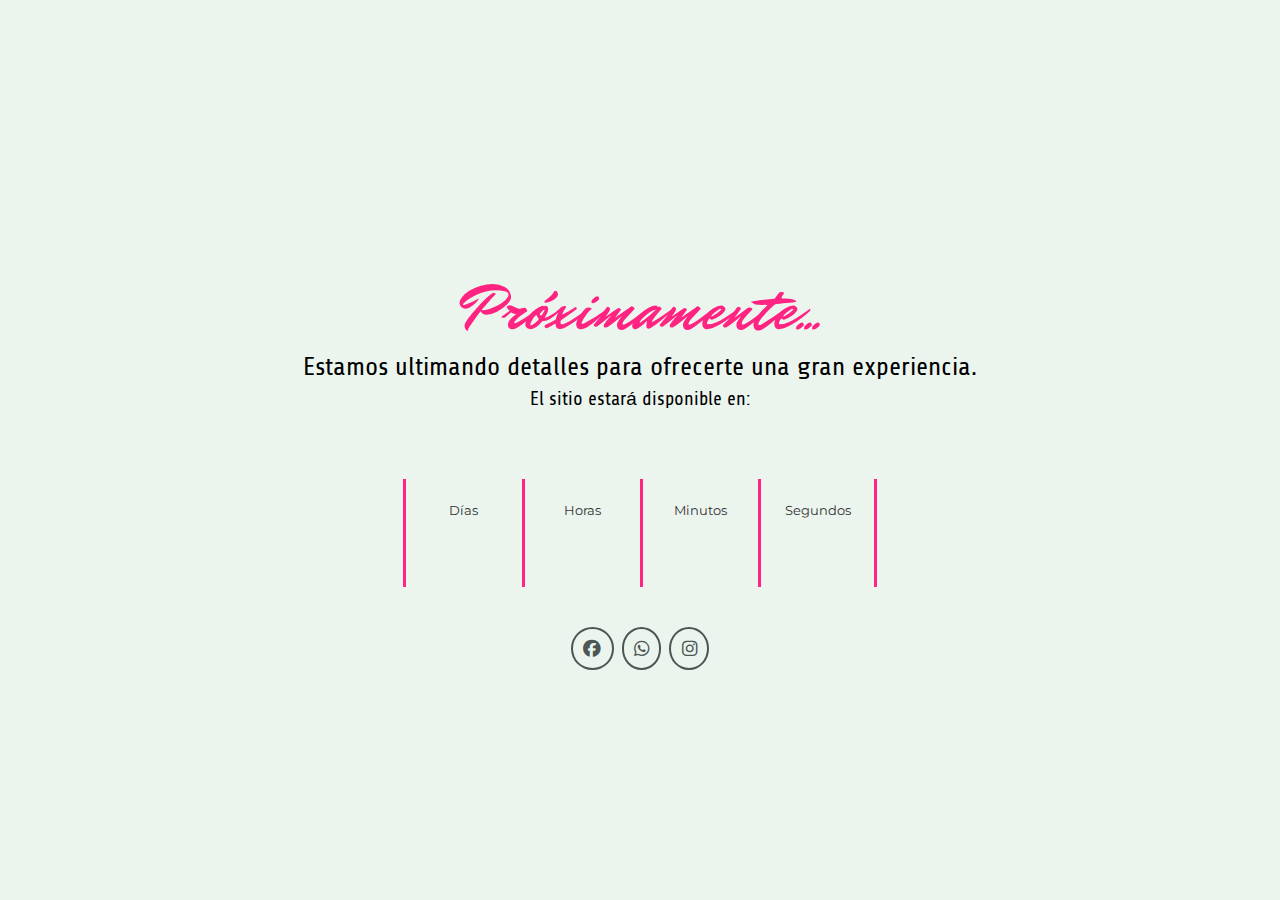
==== index.html @ 0122f0c1 "Pagina de construcción" ====
<!DOCTYPE html>
<html lang="en">

<head>
    <meta charset="UTF-8" />
    <meta http-equiv="X-UA-Compatible" content="IE=edge" />
    <meta name="viewport" content="width=device-width, initial-scale=1.0" />
    <title>LizVelvet</title>
    <link rel="stylesheet" href="https://cdnjs.cloudflare.com/ajax/libs/font-awesome/6.2.0/css/all.min.css" />
    <link rel="stylesheet" href="/styles/commingsoon.css">

    <script defer src="countdown.js"></script>

</head>

<body>
    <main>
        <div class="text">
            <h1>Próximamente...</h1>
            <h2>Estamos ultimando detalles para ofrecerte una gran experiencia.</h2>
            <h3>El sitio estará disponible en:</h3>
        </div>
        <div class="contador">
            <div class="days">
                <span id="days"></span>
                <p>Días</p>
            </div>
            <div class="hours">
                <span id="hours"></span>
                <p>Horas</p>
            </div>
            <div class="minutus">
                <span id="minutes"></span>
                <p>Minutos</p>
            </div>
            <div class="seconds">
                <span id="seconds"></span>
                <p>Segundos</p>
            </div>
        </div>
        <div class="redes">
            <a target="_blank" href="https://www.facebook.com/profile.php?id=100088080974062&mibextid=LQQJ4d"
                title="Ir a perfil de Facebook"><i class="fa-brands fa-facebook"></i></a>
            <a target="_blank" href="https://wa.me/+524482015506" title="Ir a perfil WhatsApp"><i
                    class="fa-brands fa-whatsapp"></i></a>
            <a target="_blank"
                href="https://www.instagram.com/liz_velvet?utm_source=ig_web_button_share_sheet&igsh=ZDNlZDc0MzIxNw=="
                title="Ir a perfil de Instagram"><i class="fa-brands fa-instagram"></i></a>
        </div>
    </main>
</body>

</html>
---- styles/commingsoon.css ----
@import url('https://fonts.googleapis.com/css2?family=Montserrat:ital,wght@0,100..900;1,100..900&display=swap');
@import url('https://fonts.googleapis.com/css2?family=Mr+Dafoe&display=swap');
@import url('https://fonts.googleapis.com/css2?family=Moulpali&family=Mr+Dafoe&display=swap');

:root {
    --primary-color: #FF4394;
    --secondary-color: #FF2382;
    --text-color: #020202;
    --background-color: #EBF5EE;
    --background-color2: #F7F9F9;
}

html {
    font-family: 'Montserrat', sans-serif;
    scroll-behavior: smooth;
}

* {
    box-sizing: border-box;
    margin: 0;
    padding: 0;
    text-decoration: none;
}

*::selection {
    background-color: #ff43959d;
    color: var(--background-color);
}

body {
    position: relative;
    background-color: var(--background-color);
}

main{
    width: 100%;
    height: 100vh;
    display: flex;
    flex-direction: column;
    align-items: center;
    justify-content: center;
    gap: 1.5rem;
}

.text{
    width: 100%;
    height: 25%;
    display: flex;
    flex-direction: column;
    align-items: center;
    justify-content: center;
    z-index: 50;

}
.text h1{
    font-size: 4rem;
    font-family: "Mr Dafoe", cursive;
    font-weight: 300;
    color: var(--secondary-color);
    transition: all 0.3s ease;
}
.text h2{
    font-size: 1.6rem;
    margin-top: -1rem;
    font-family: "Moulpali", sans-serif;
    font-weight: 500;
    transition: all 0.3s ease-in;
}


.text h3{
    margin-top: -1rem;
    font-family: "Moulpali", sans-serif;
    font-weight: 500;
    transition: all 0.3s ease-in;

}

h1:hover{
    transform: translateY(-10px);
    cursor: pointer;
    color: var(--primary-color);
    font-weight: 400;
    font-size: 4.5rem;
}
h2:hover{
    font-size: 1.63rem;
    cursor: pointer;
    font-weight: 550;
}
h3:hover{
    font-size: 1.18rem;
    cursor: pointer;
    font-weight: 550;
}

.contador{
    width: 37%;
    height: 12%;
    display: flex;
    align-items: center;
    justify-content: center;
    z-index: 50;

}

.contador div{
    width: 25%;
    height: 100%;
    display: flex;
    flex-direction: column;
    align-items: center;
    justify-content: center;
    border-left: 3px solid var(--secondary-color);
    transition: all 0.3s ease-in;
}
.seconds{
    border-right: 3px solid var(--secondary-color);
}

.contador div span{
    margin-top: -1.3rem;
    font-family: "Moulpali", sans-serif;
    font-size: 2.5rem;
    font-weight: 500;
    transition: all 0.3s ease;
    letter-spacing: -3px;
    transition: all 0.3s ease-in;


}
.contador div p{
    font-size: 0.8rem;
    color: #333333;
    margin-top: -1.5rem;
    transition: all 0.3s ease-in;

}

.contador div:hover{
    cursor: pointer;
    color: var(--secondary-color);
}

.contador div:hover span{
    transform: scale(1.2);    
}

.contador div:hover p{
    transform: scale(0.9);
    color: var(--text-color);  
    font-weight: 500  
}

.redes{
    margin-top: 1rem;
    width: 10%;
    display: flex;
    align-items: center;
    justify-content: center;
    gap: 0.5rem;
    z-index: 50;

}

.redes i {
    border-radius: 50%;
    border: 2px solid #4d5656;
    padding: 0.65rem;
    color: #4d5656;
    font-size: 1.1rem;
    transition: all 0.3s ease;
}


.redes i:hover {
    border: 2px solid var(--primary-color);
    padding: 0.65rem;
    color: var(--secondary-color);
    transform: translateY(5px) scale(1.1);
}

@media screen and (max-width: 580px) {
    main{
        gap: 1rem;
    }
    
    .text{
        width: 90%;
        height: 25%;
    
    }
    .text h1{
        font-size: 3rem;
    }
    .text h2{
        font-size: 1.2rem;
        margin-top: 0;
        text-align: center;
        line-height: 1.3rem;
    }
      
    .text h3{
        margin-top: 0rem;
        font-size: 1rem;
    }
    
    h1:hover{
        transform: translateY(-5px);
        font-size: 3.2rem;
    }
    h2:hover{
        font-size: 1.25rem;
    }
    h3:hover{
        font-size: 1.1rem;
    }
    
    .contador{
        width: 90%;
        height: 10%;
        z-index: 50;
    
    }
    
    .contador div{
        border-left: 2px solid var(--secondary-color);
    }
    .seconds{
        border-right: 2px solid var(--secondary-color);
    }
    
    .contador div span{
        margin-top: -1.3rem;
        font-size: 2.2rem;
        letter-spacing: -1px;
    }
    .contador div p{
        font-size: 0.7rem;
        margin-top: -1rem;
    
    }
    .contador div:hover span{
        transform: scale(1.05);    
    }
    
    .contador div:hover p{
        transform: scale(0.7);
    }
    
    .redes{
        margin-top: 1rem;
        width: 30%;
        gap: 0.5rem;
    
    }
    
    .redes i {
        border: 2px solid #4d5656;
        padding: 0.5rem;
        font-size: 1rem;
    }
    
    
    .redes i:hover {
        padding: 0.55rem;
        color: var(--secondary-color);
    }


}
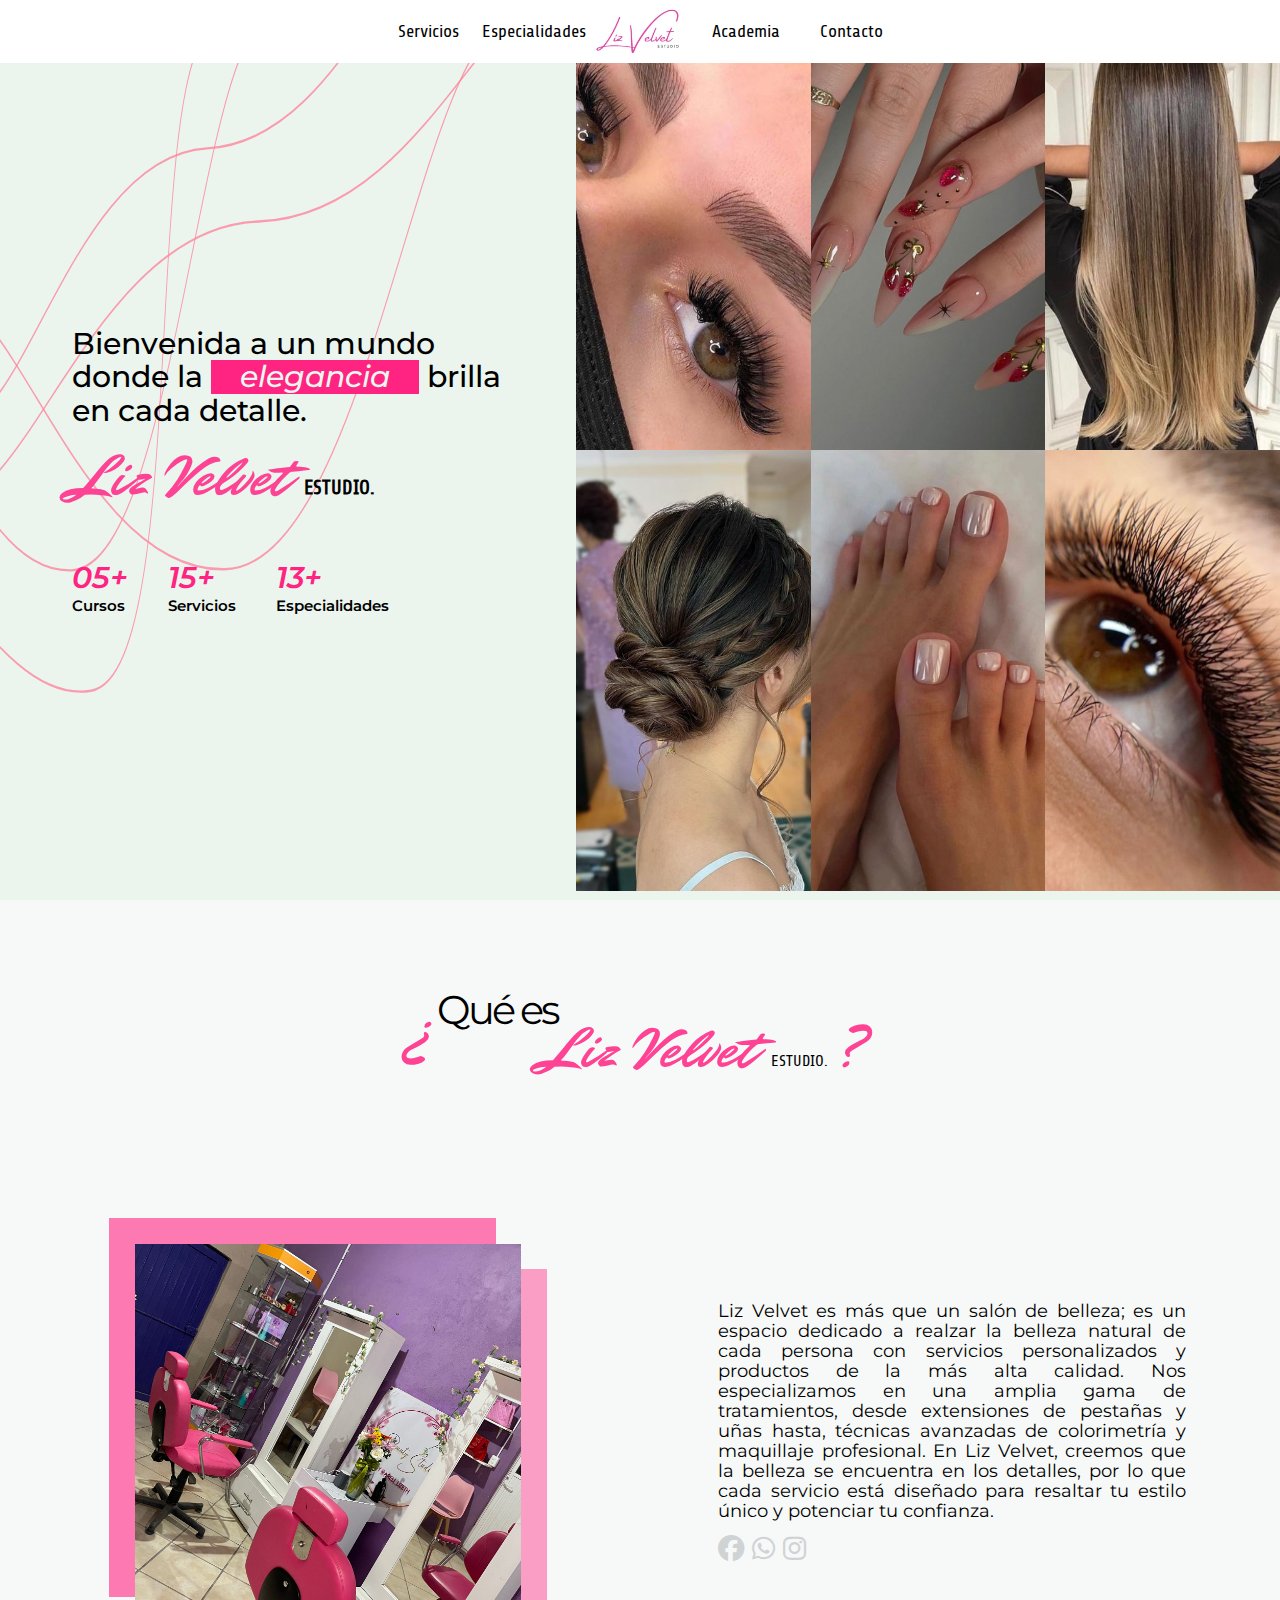
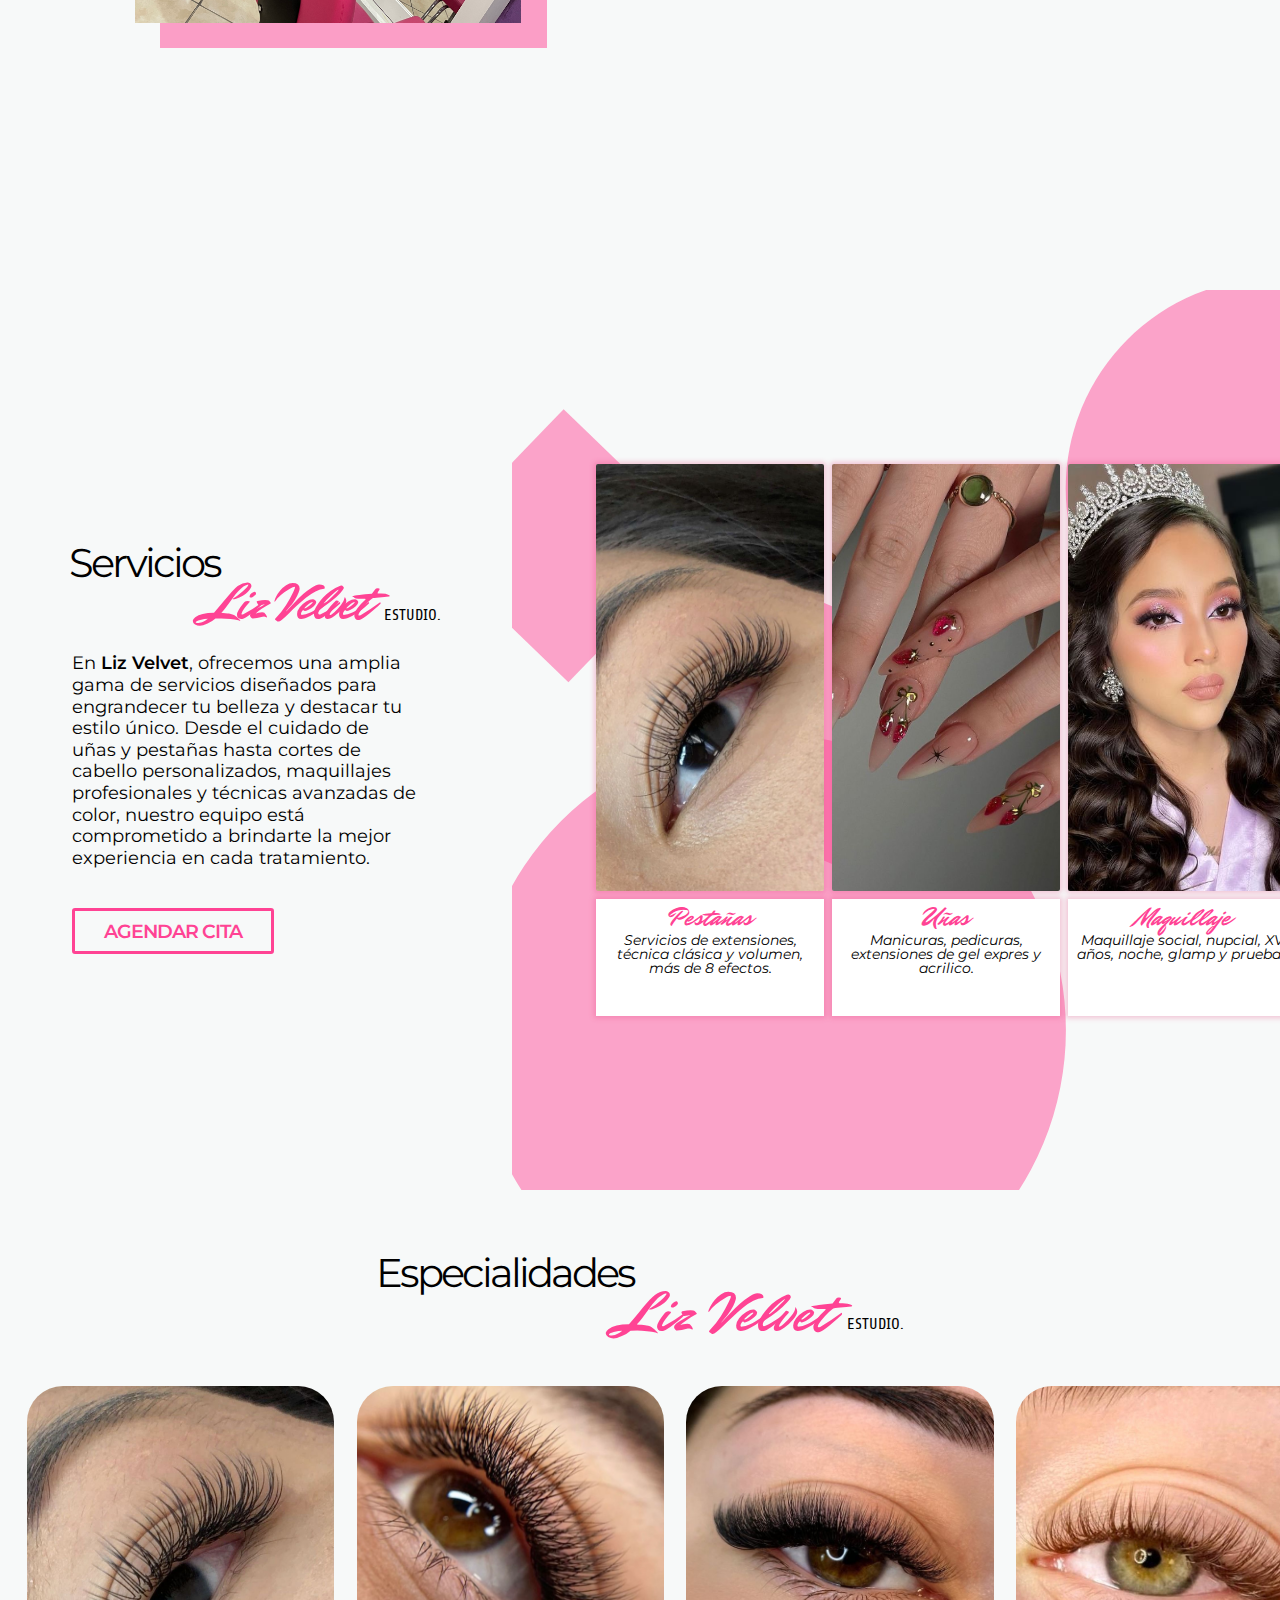
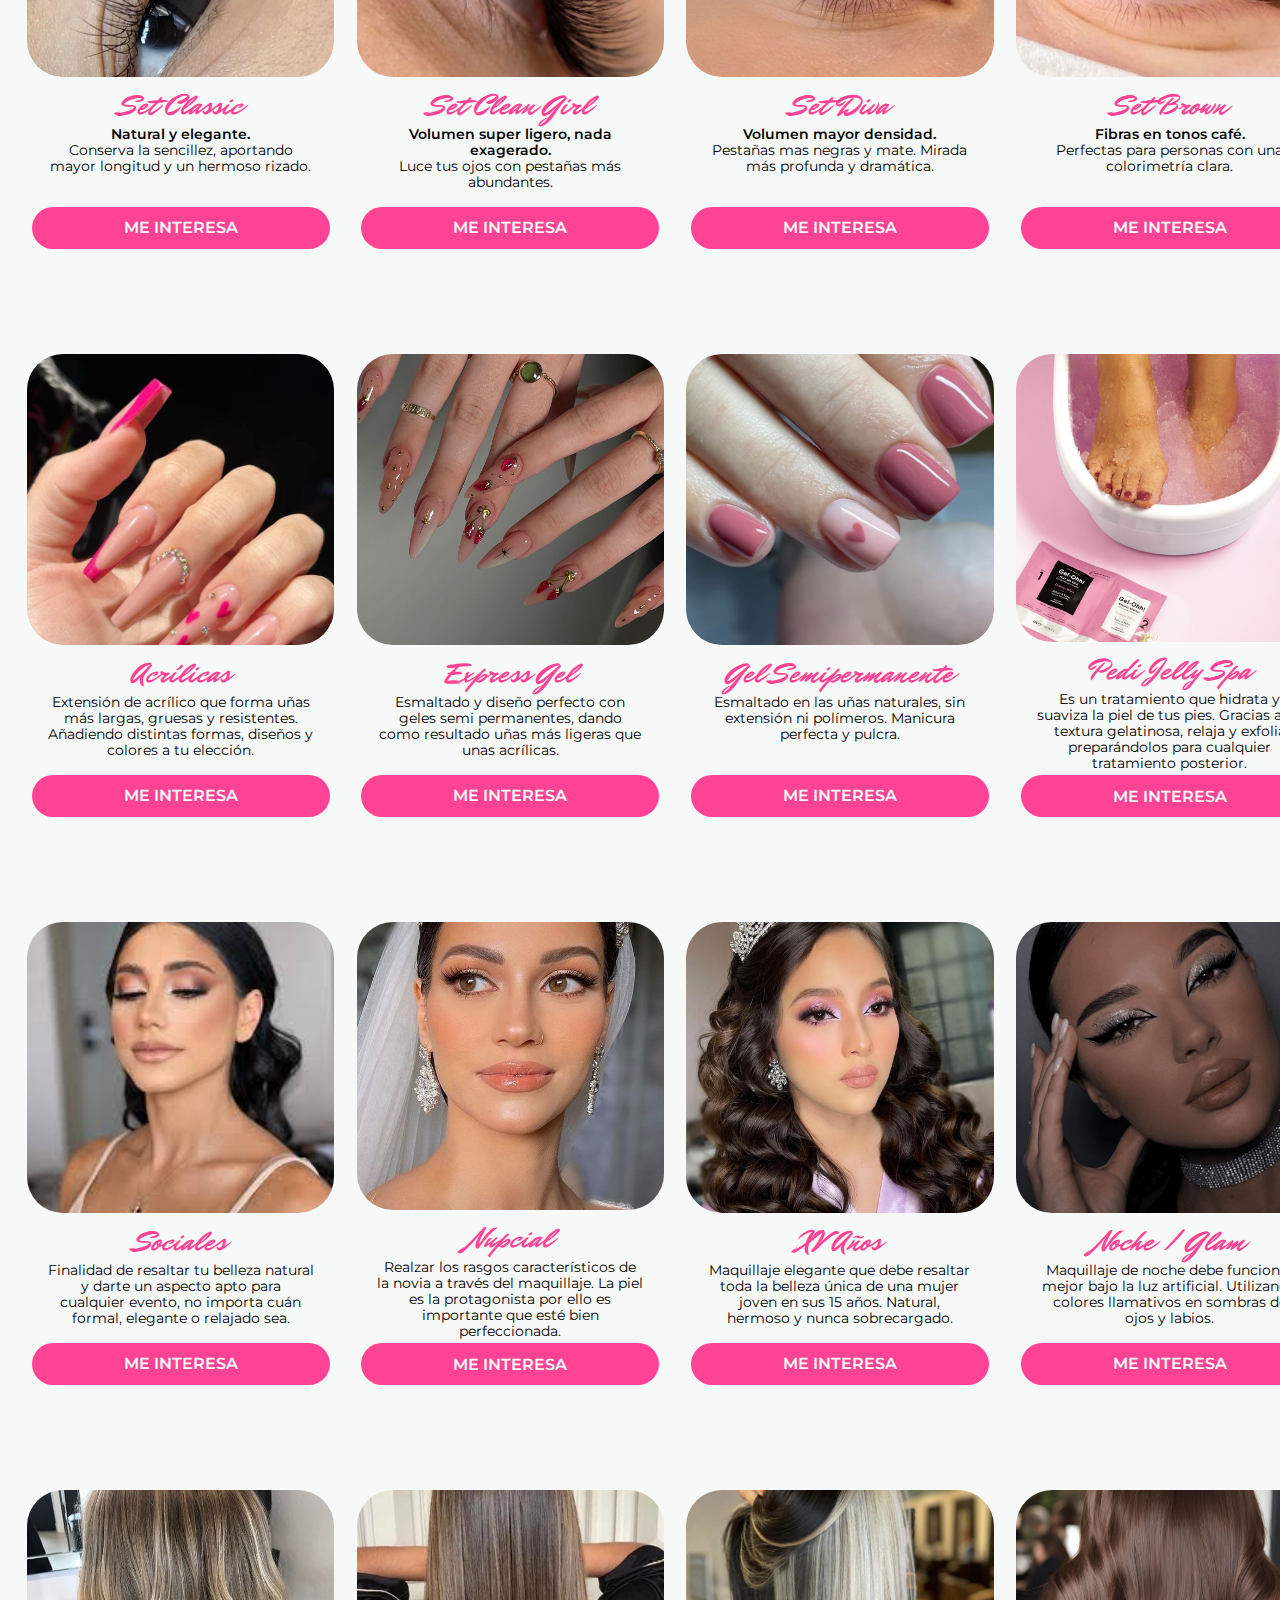
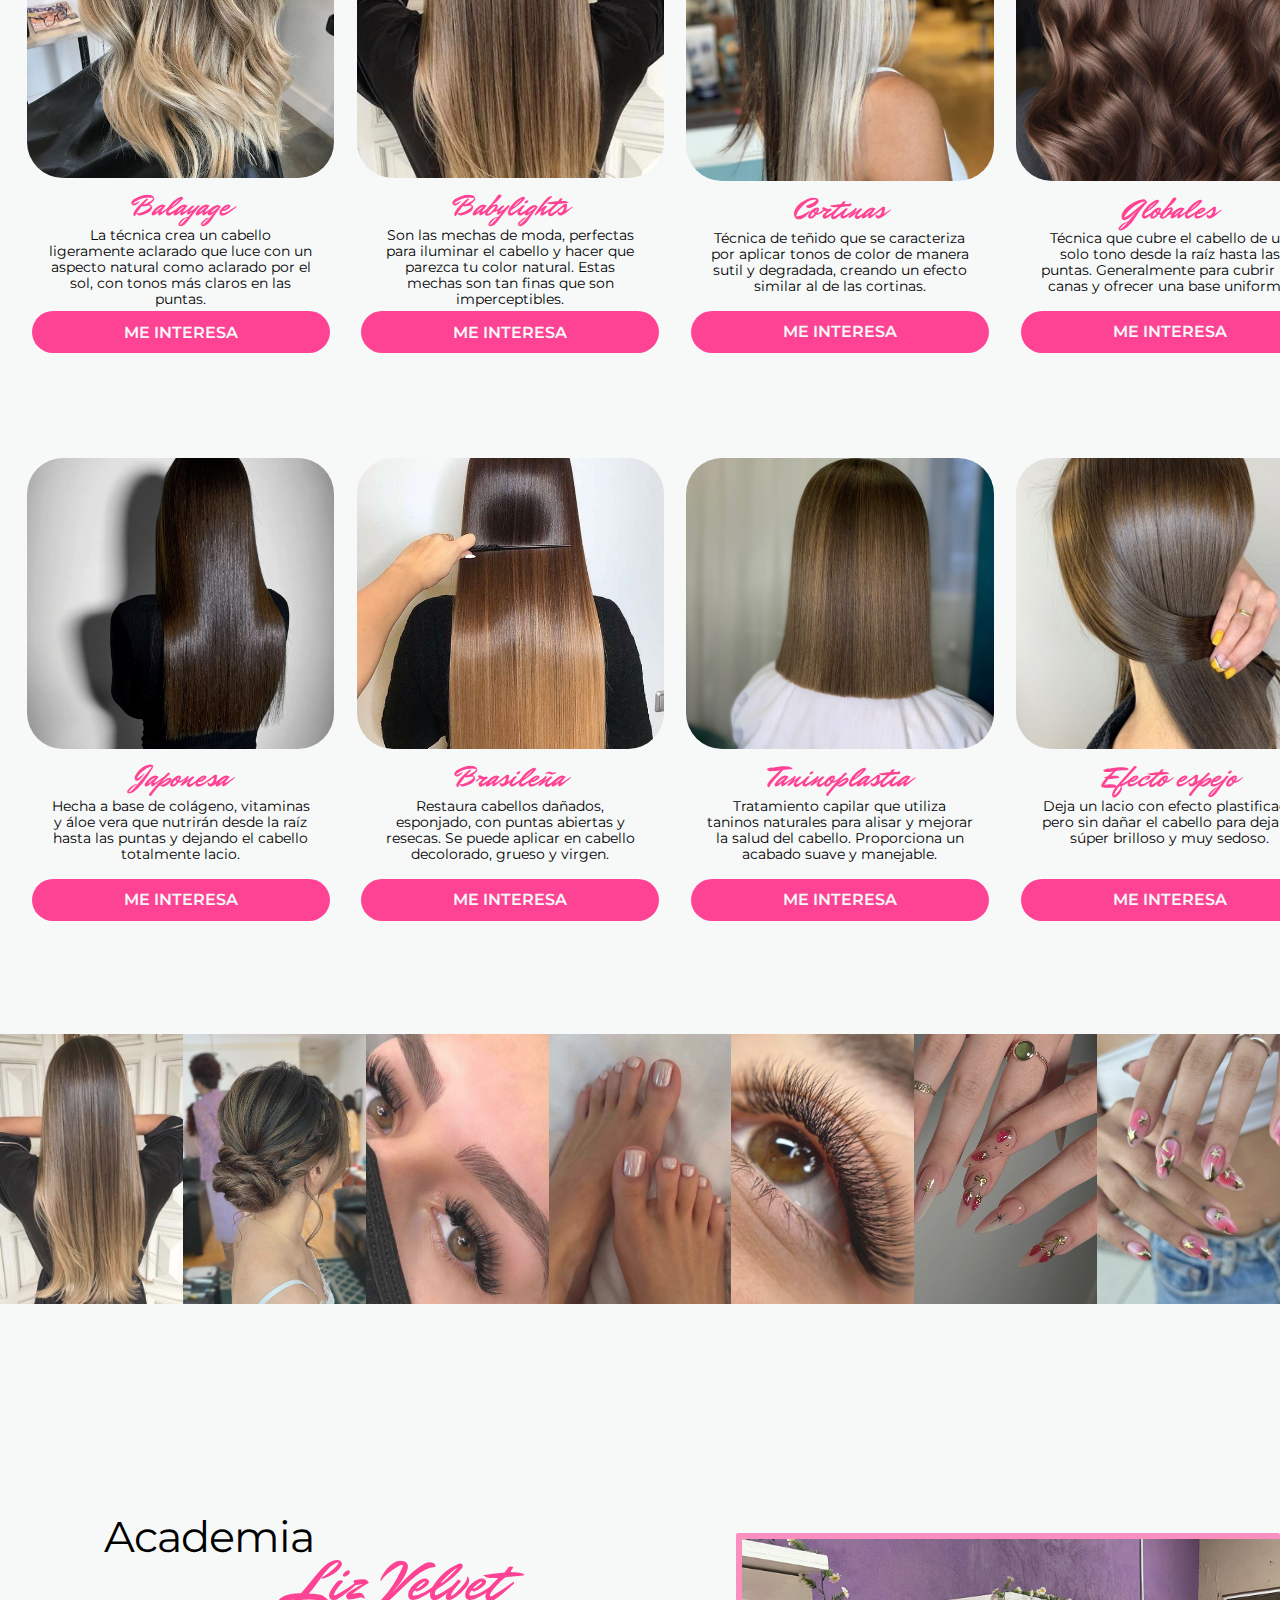
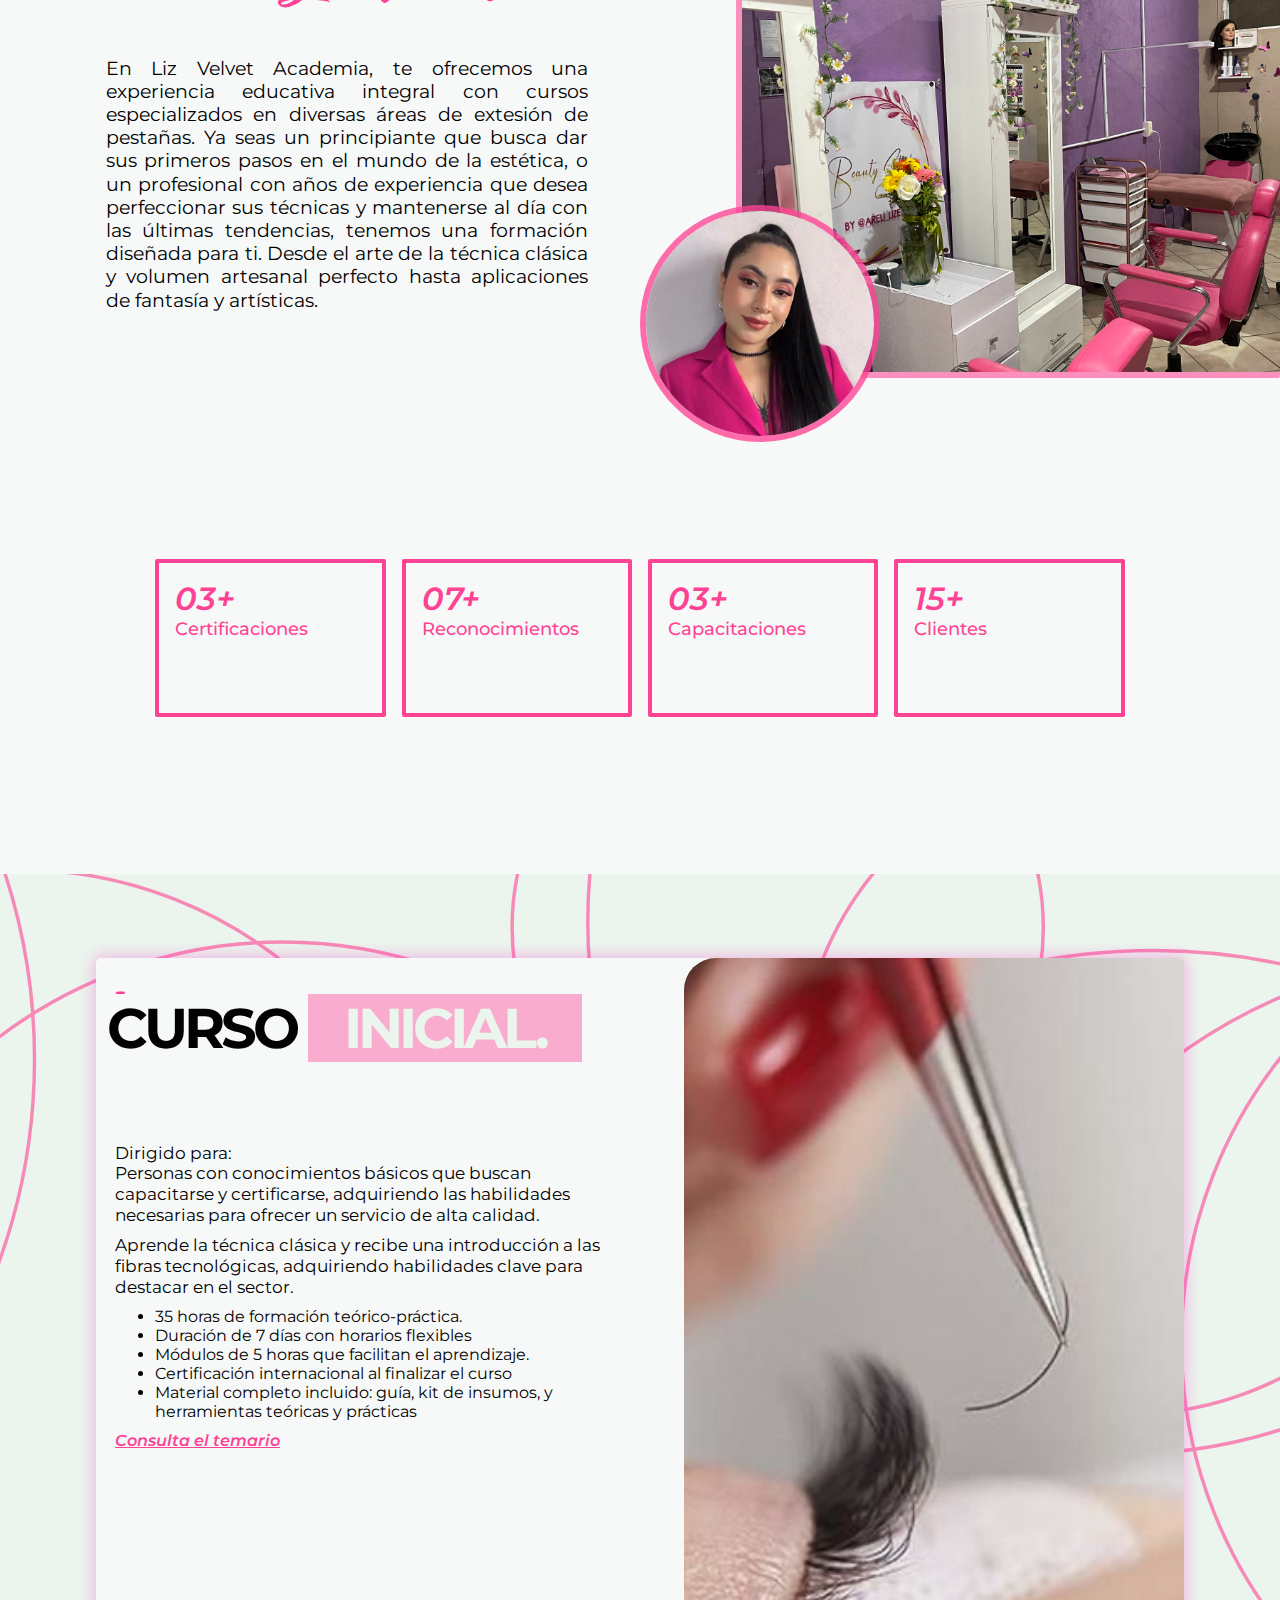
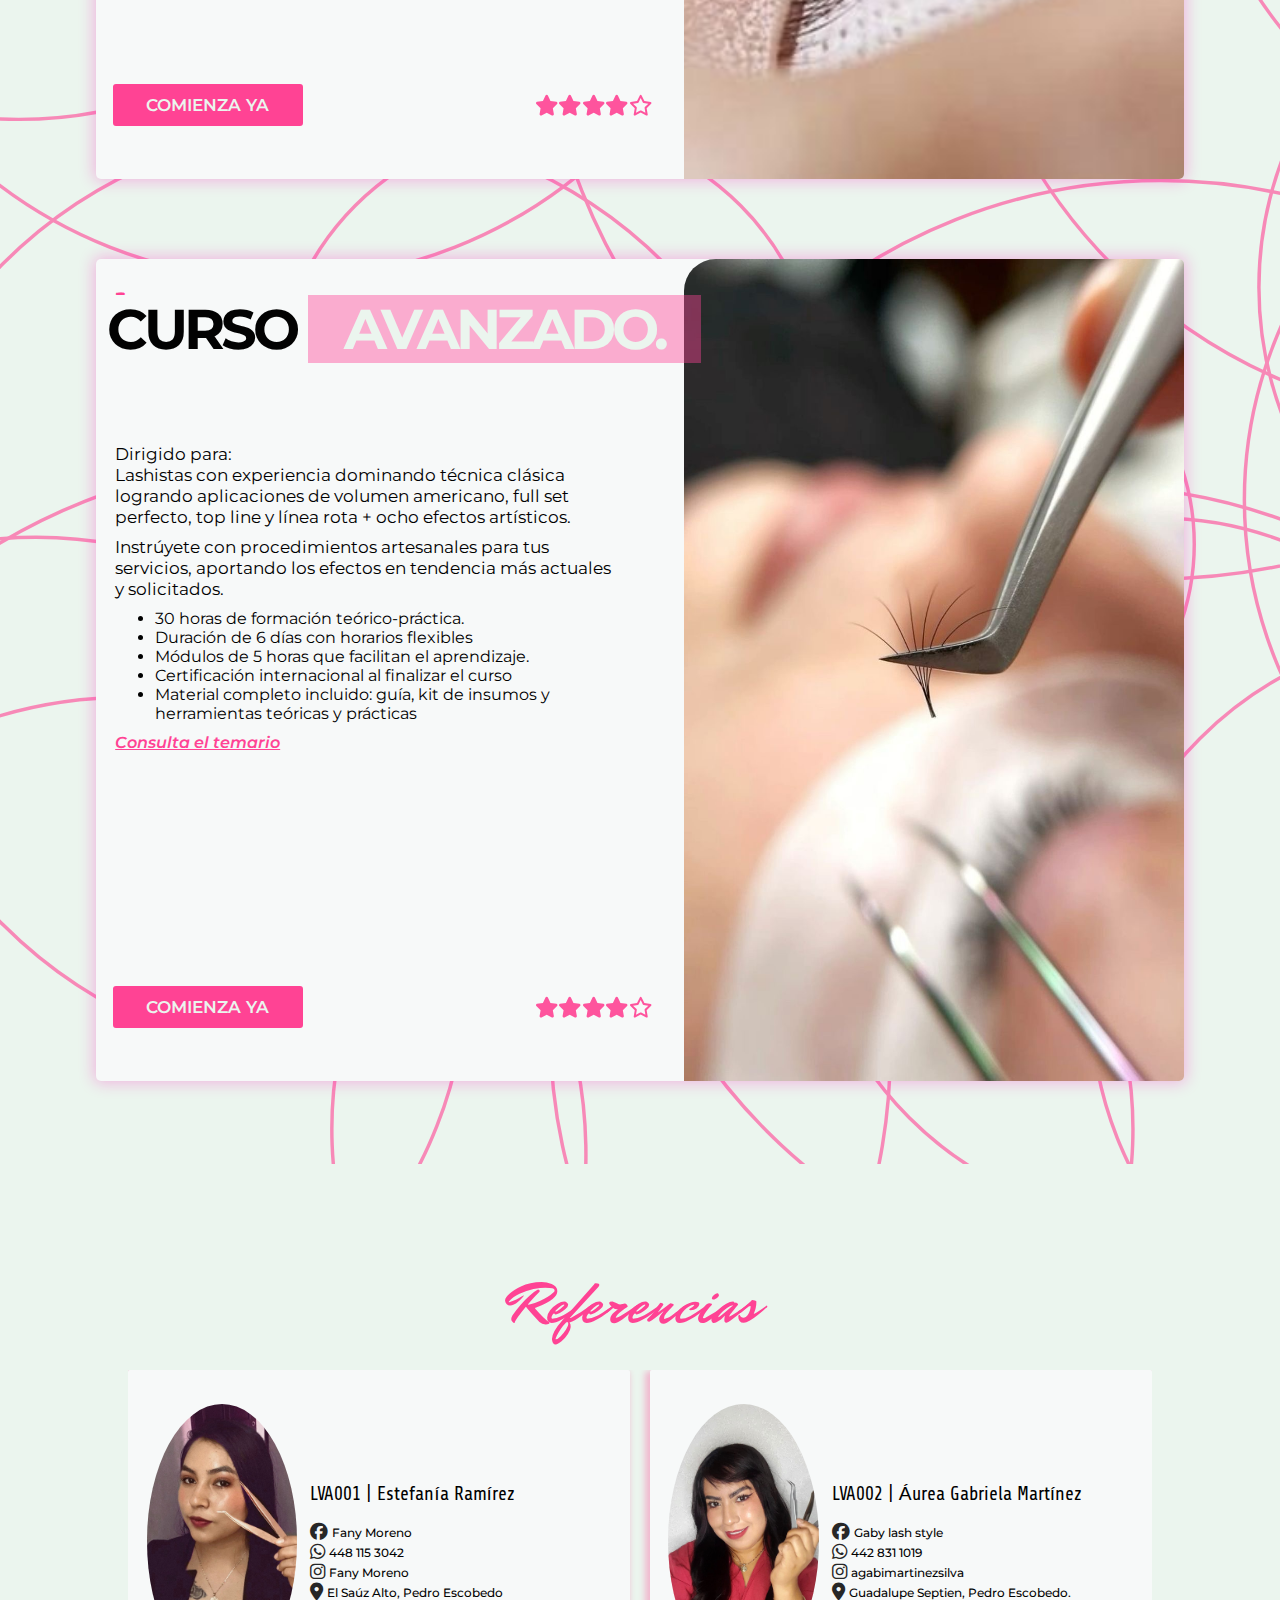
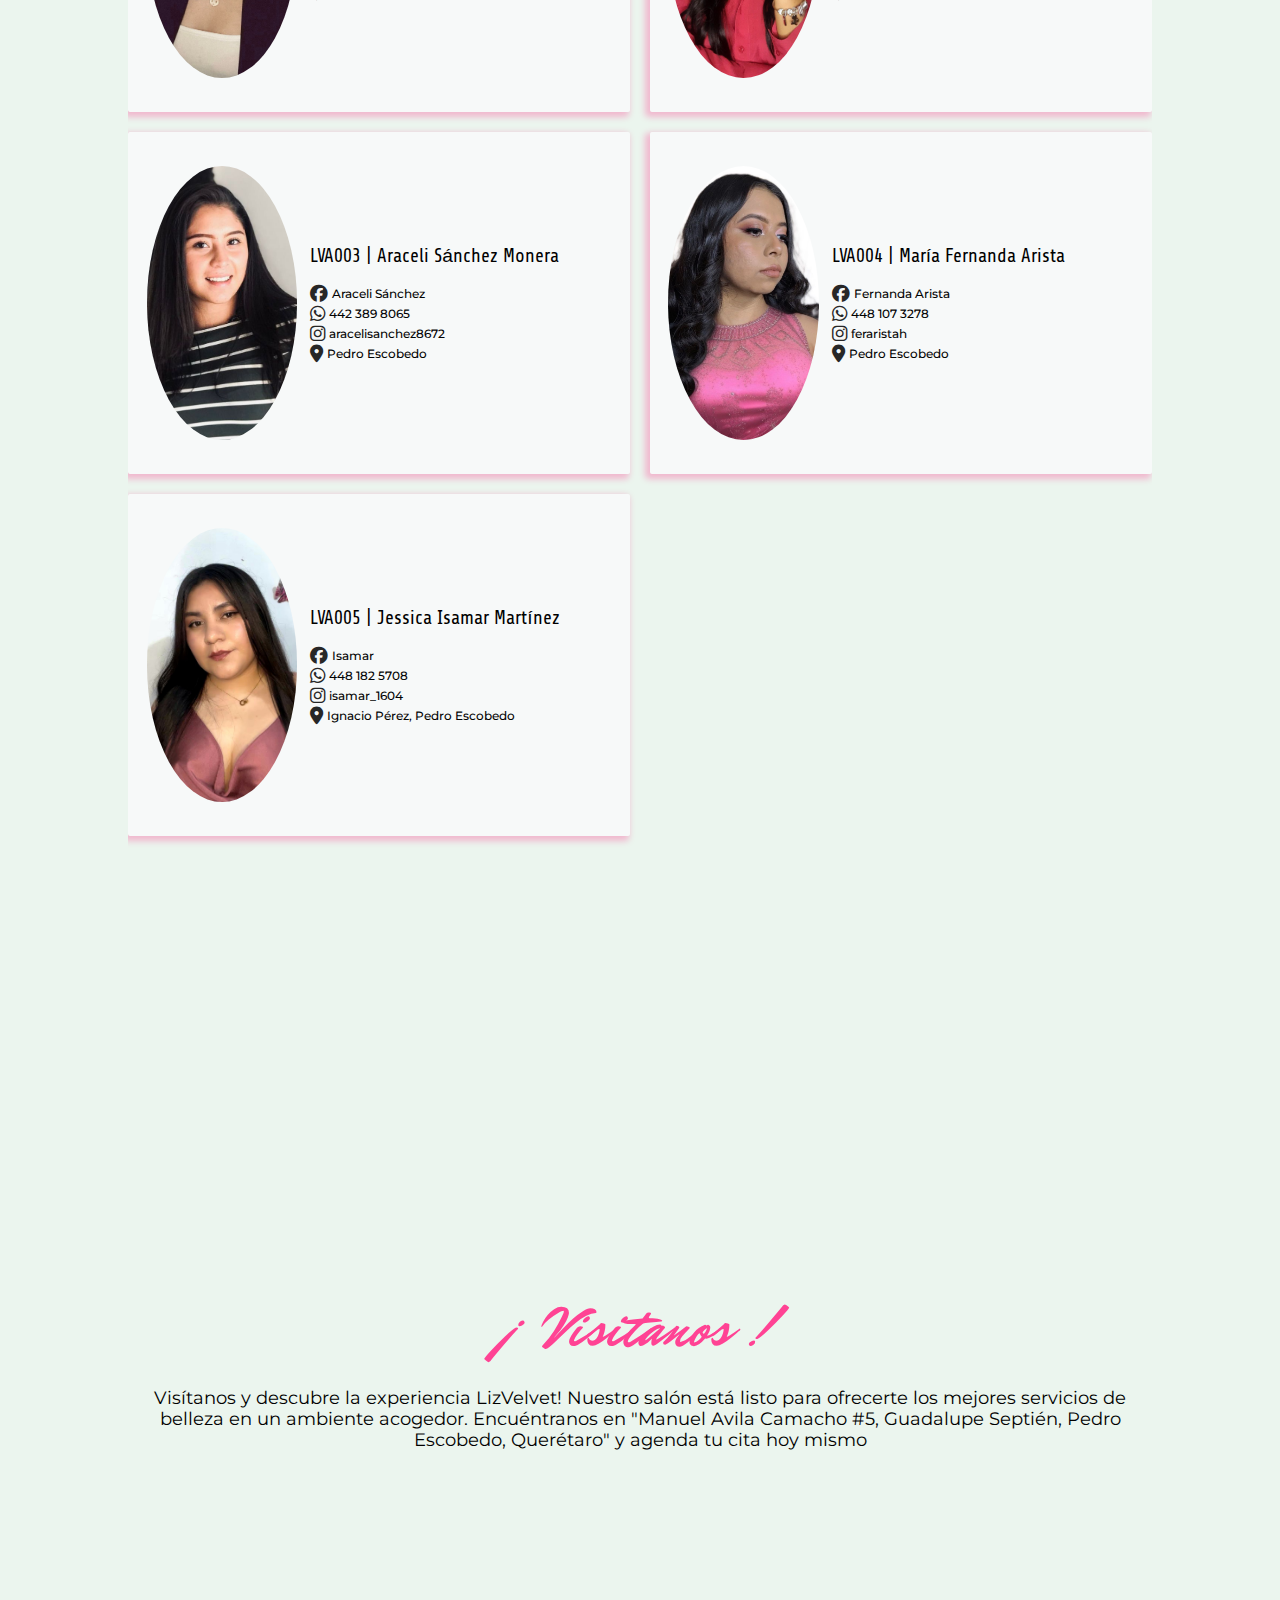
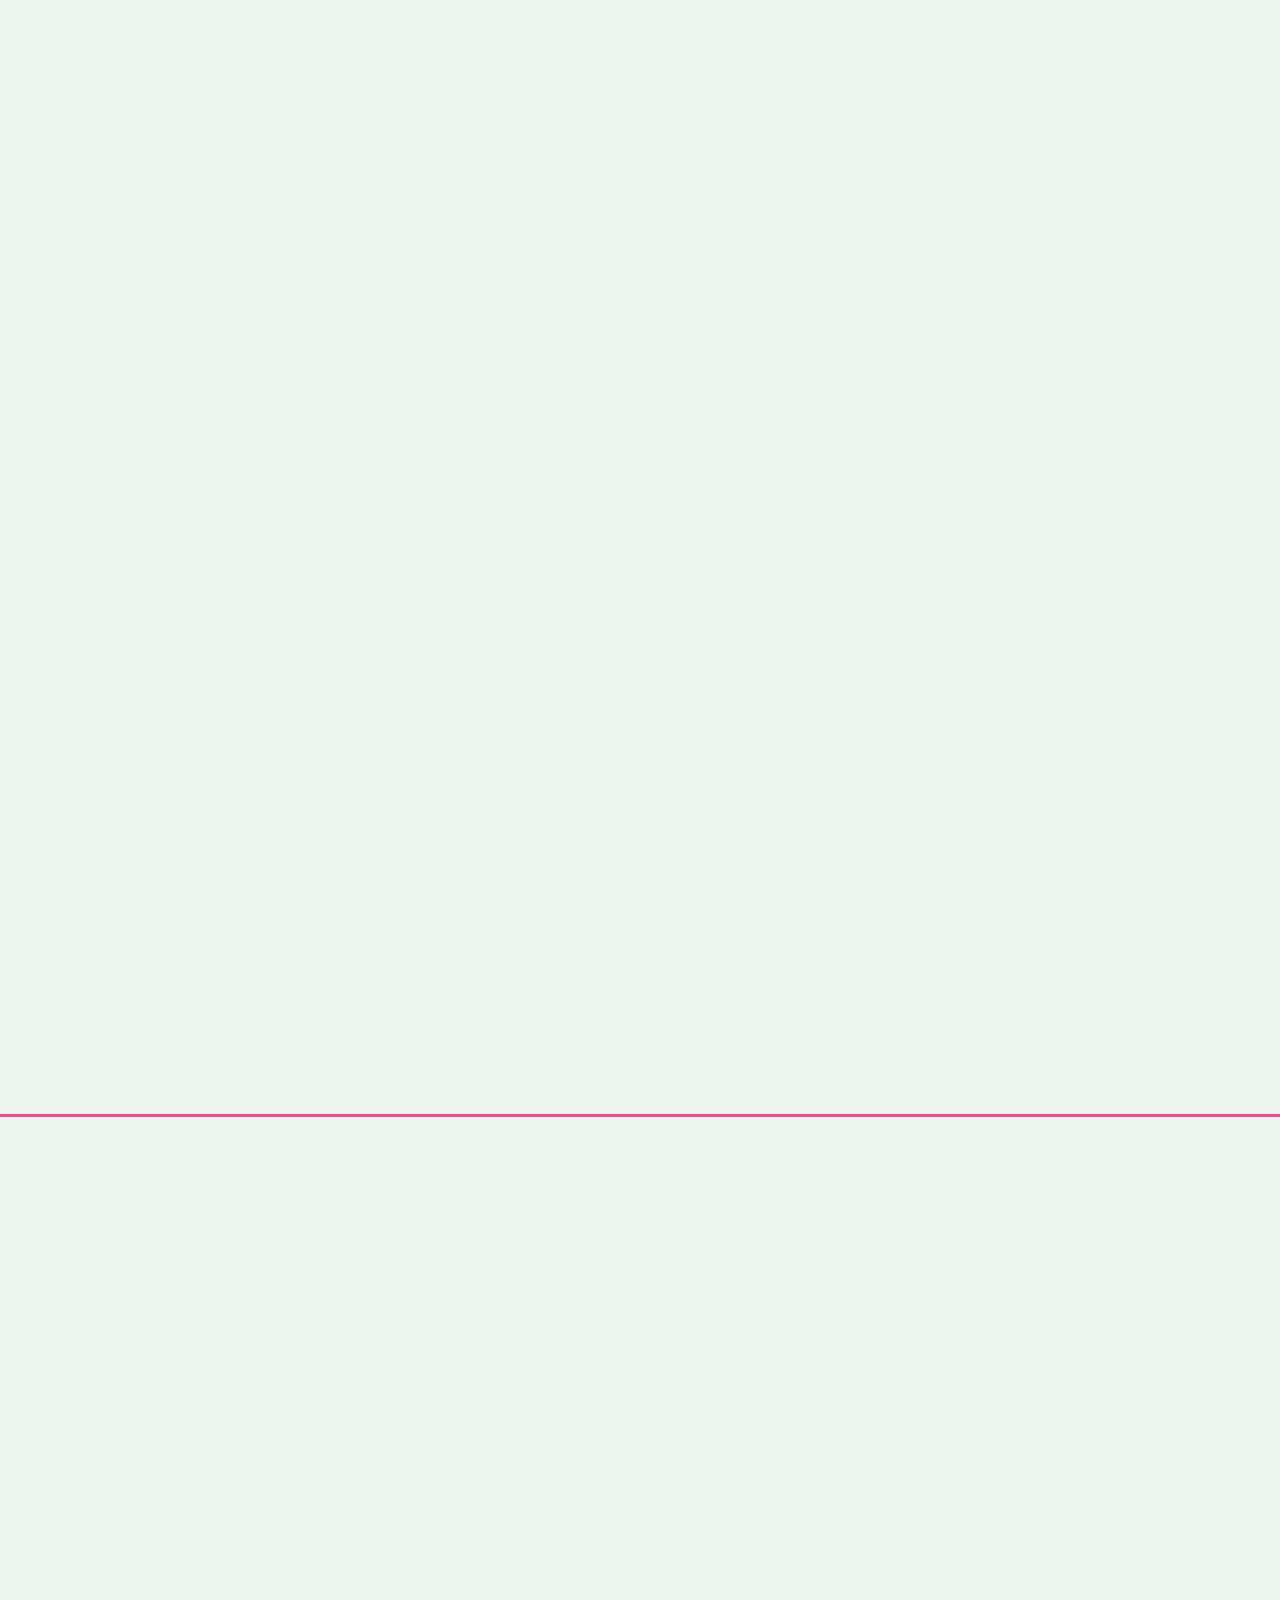
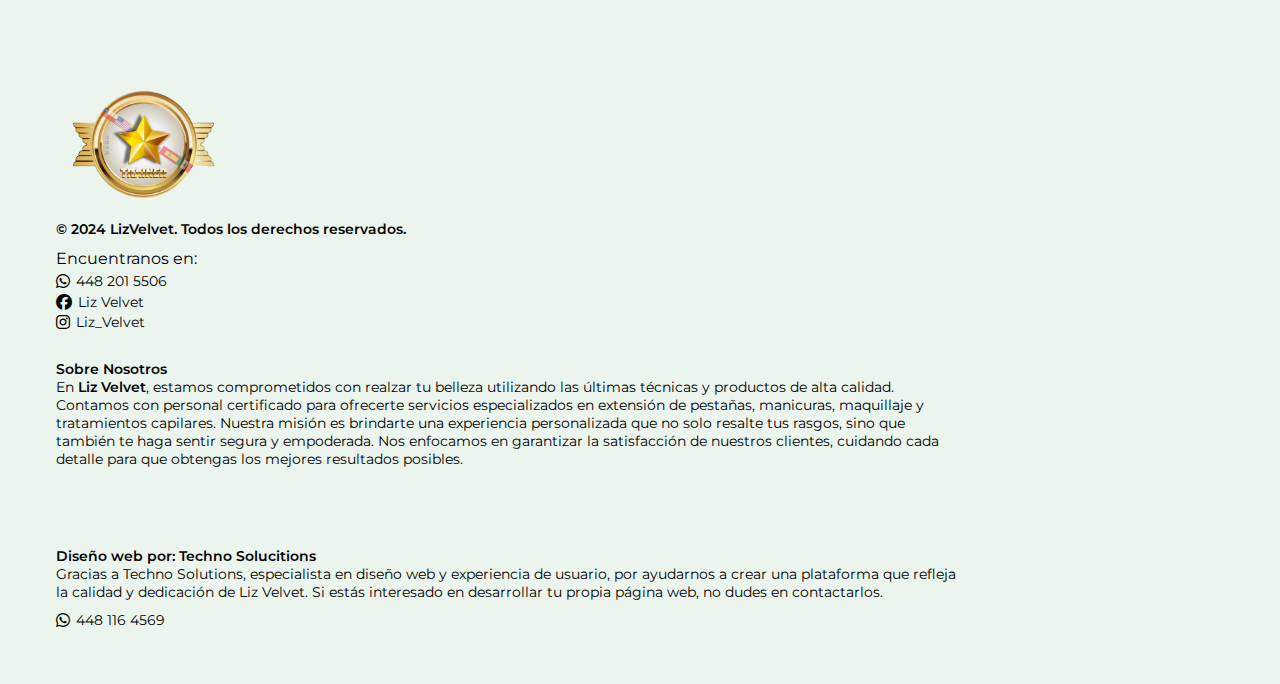
==== commit d0851fa0: "Lanzamiento" ====
--- a/index.html
+++ b/index.html
@@ -5,49 +5,1194 @@
     <meta charset="UTF-8" />
     <meta http-equiv="X-UA-Compatible" content="IE=edge" />
     <meta name="viewport" content="width=device-width, initial-scale=1.0" />
-    <title>LizVelvet</title>
+
+    <title>Liz Velvet</title>
+
+    <!-- Imports CSS-->
+    <link rel="stylesheet" href="/styles/style.css" />
+    <link rel="stylesheet" href="/styles/inicio.css" />
+    <link rel="stylesheet" href="/styles/nosotros.css" />
+    <link rel="stylesheet" href="/styles/services.css" />
+    <link rel="stylesheet" href="/styles/especialidades.css" />
+    <link rel="stylesheet" href="/styles/break.css" />
+    <link rel="stylesheet" href="/styles/miademica.css" />
+    <link rel="stylesheet" href="/styles/referencias.css" />
+    <link rel="stylesheet" href="/styles/Visitanos.css" />
+    <link rel="stylesheet" href="/styles/cursos.css" />
+    <link rel="icon" href="/img/ceja.png" type="image/png">
+
     <link rel="stylesheet" href="https://cdnjs.cloudflare.com/ajax/libs/font-awesome/6.2.0/css/all.min.css" />
-    <link rel="stylesheet" href="/styles/commingsoon.css">
-
-    <script defer src="countdown.js"></script>
-
+    <script defer src="animaciones.js"></script>
 </head>
 
 <body>
+    <header>
+        <nav class="navegation">
+            <ul class="navbar">
+                <li class="link"><a href="#Servicios">Servicios</a></li>
+                <li class="link"><a href="#Especialidades">Especialidades</a></li>
+                <li class="">
+                    <a href="#Lizvelvet"><img src="/img/general/logo.png" alt="Logotipo LizVelvet" /></a>
+                </li>
+                <li class="link"><a href="#Academia">Academia</a></li>
+                <li class="link"><a href="#Contacto">Contacto</a></li>
+            </ul>
+        </nav>
+
+        <nav id="targetMobile" class="mobile">
+            <ul class="navbar-mobile">
+                <li class="link-movil"><a onclick="toggleOpacityOff()" href="#Lizvelvet">Inicio</a></li>
+                <li class="link-movil"><a onclick="toggleOpacityOff()" href="#Servicios">Servicios</a></li>
+                <li class="link-movil"><a onclick="toggleOpacityOff()" href="#Especialidades">Especialidades</a></li>
+                <li class="link-movil"><a onclick="toggleOpacityOff()" href="#Academia">Academia</a></li>
+                <li class="link-movil"><a onclick="toggleOpacityOff()" href="#Contacto">Contacto</a></li>
+            </ul>
+        </nav>
+    </header>
     <main>
-        <div class="text">
-            <h1>Próximamente...</h1>
-            <h2>Estamos ultimando detalles para ofrecerte una gran experiencia.</h2>
-            <h3>El sitio estará disponible en:</h3>
+        <section id="Lizvelvet" class="home">
+            <div id="triggerMenuMobile" class="mobile-menu" onclick="toggleOpacity()">
+                <i class="fa-solid fa-ellipsis-vertical"></i>
+            </div>
+
+            <div class="presentation">
+                <div class="text arriba">
+                    <h2>
+                        Bienvenida a un mundo donde la
+                        <div class="wordchange">elegancia</div>
+                        brilla en cada detalle.
+                    </h2>
+                </div>
+                <div class="logo medio">
+                    <h1><span>Liz Velvet</span> ESTUDIO.</h 1>
+                </div>
+                <div class="info abajo">
+                    <div class="arriba">
+                        <p>05+</p>
+                        Cursos
+                    </div>
+                    <div class="medio">
+                        <p>15+</p>
+                        Servicios
+                    </div>
+                    <div class="abajo">
+                        <p>13+</p>
+                        Especialidades
+                    </div>
+                </div>
+
+                <img class="svghome no-select" src="/svg/curvehome.svg" />
+            </div>
+            <div class="collageimg">
+                <div class="carr">
+                    <div>
+                        <img src="/img/Inicio/img3.jpg" alt="img collage" />
+                    </div>
+                    <div>
+                        <img src="/img/Inicio/Uñas Xpress Gel.JPG" alt="img collage" />
+                    </div>
+                    <div>
+                        <img src="/img/Inicio/Color. Babylights.JPG" alt="img collage" />
+                    </div>
+                    <div>
+                        <img src="/img/Inicio/img2.jpg" alt="img collage" />
+                    </div>
+                    <div>
+                        <img src="/img/Inicio/Pedicura.JPG" alt="img collage" />
+                    </div>
+                    <div>
+                        <img src="/img/Inicio/Pestañas Set Clean G.PNG" alt="img collage" />
+                    </div>
+                </div>
+            </div>
+        </section>
+        <section class="nosotros">
+            <div class="title">
+                <span class="question">¿</span>
+                <span class="whatis">Qué es</span>
+                <span class="liz">Liz Velvet</span>
+                <span class="studio">ESTUDIO.</span>
+                <span class="question2">?</span>
+            </div>
+            <div class="weinfo">
+                <div class="infofoto">
+                    <div class="fil">
+                        <img src="/img/Inicio/IMG_6031.jpg" alt="Liz Velvet instalaciones" />
+                        <div class="fil_1"></div>
+                        <div class="fil_2"></div>
+                    </div>
+                </div>
+                <div class="infodes">
+                    <p>
+                        Liz Velvet es más que un salón de belleza; es un espacio dedicado
+                        a realzar la belleza natural de cada persona con servicios
+                        personalizados y productos de la más alta calidad. Nos
+                        especializamos en una amplia gama de tratamientos, desde
+                        extensiones de pestañas y uñas hasta, técnicas avanzadas de
+                        colorimetría y maquillaje profesional. En Liz Velvet, creemos que
+                        la belleza se encuentra en los detalles, por lo que cada servicio
+                        está diseñado para resaltar tu estilo único y potenciar tu
+                        confianza.
+                    </p>
+                    <div class="redes">
+                        <a target="_blank"
+                            href="https://www.facebook.com/profile.php?id=100088080974062&mibextid=LQQJ4d"
+                            title="Ir a perfil de Facebook"><i class="fa-brands fa-facebook"></i></a>
+                        <a target="_blank" href="https://wa.me/+524482015506" title="Ir a perfil WhatsApp"><i
+                                class="fa-brands fa-whatsapp"></i></a>
+                        <a target="_blank"
+                            href="https://www.instagram.com/liz_velvet?utm_source=ig_web_button_share_sheet&igsh=ZDNlZDc0MzIxNw=="
+                            title="Ir a perfil de Instagram"><i class="fa-brands fa-instagram"></i></a>
+                    </div>
+                </div>
+            </div>
+        </section>
+
+        <section id="Servicios" class="services">
+            <div class="container-info">
+                <div class="title">
+                    <span class="whatis">Servicios</span>
+                    <span class="liz">Liz Velvet</span>
+                    <span class="studio">ESTUDIO.</span>
+                </div>
+                <div class="info">
+                    En <span>Liz Velvet</span>, ofrecemos una amplia gama de servicios
+                    diseñados para engrandecer tu belleza y destacar tu estilo único.
+                    Desde el cuidado de uñas y pestañas hasta cortes de cabello
+                    personalizados, maquillajes profesionales y técnicas avanzadas de
+                    color, nuestro equipo está comprometido a brindarte la mejor
+                    experiencia en cada tratamiento.
+                </div>
+                <div class="button">
+                    <div id="whatsappLink"><a>AGENDAR CITA</a></div>
+                </div>
+            </div>
+            <div class="container-carrusel">
+                <div class="carousel-slider">
+                    <div class="card">
+                        <div class="card-img">
+                            <img src="/img/servicios/Pestañas Set Classic .JPG" alt="Servicio de Pestañas" />
+                        </div>
+                        <div class="card-des">
+                            <h2>Pestañas</h2>
+                            <p>
+                                Servicios de extensiones, técnica clásica y volumen, más de 8
+                                efectos.
+                            </p>
+                        </div>
+                    </div>
+                    <div class="card">
+                        <div class="card-img">
+                            <img src="/img/servicios/Uñas Xpress Gel.JPG" alt="Servicios de Uñas" />
+                        </div>
+                        <div class="card-des">
+                            <h2>Uñas</h2>
+                            <p>
+                                Manicuras, pedicuras, extensiones de gel expres y acrilico.
+                            </p>
+                        </div>
+                    </div>
+                    <div class="card">
+                        <div class="card-img">
+                            <img src="/img//servicios/Maquillaje XV años.JPG" alt="Servicio de Maquillaje" />
+                        </div>
+                        <div class="card-des">
+                            <h2>Maquillaje</h2>
+                            <p>
+                                Maquillaje social, nupcial, XV años, noche, glamp y pruebas
+                            </p>
+                        </div>
+                    </div>
+                    <div class="card">
+                        <div class="card-img">
+                            <img src="/img/servicios/img23.jpg" alt="Servicio de Peinado" />
+                        </div>
+                        <div class="card-des">
+                            <h2>Peinado</h2>
+                            <p>Peinados para bodas, eventos especiales o día a día.</p>
+                        </div>
+                    </div>
+                    <div class="card">
+                        <div class="card-img">
+                            <img src="/img/servicios/Color. Balayage.JPG" alt="Servicio de Colorimetria" />
+                        </div>
+                        <div class="card-des">
+                            <h2>Colorimetria</h2>
+                            <p>
+                                Servicios de tintes, balayage, babylights y corrección de
+                                color, etc.
+                            </p>
+                        </div>
+                    </div>
+                    <div class="card">
+                        <div class="card-img">
+                            <img src="/img/servicios/img25.jpg" alt="Servicio de Cortes" />
+                        </div>
+                        <div class="card-des">
+                            <h2>Cortes</h2>
+                            <p>Servicios de cortes para hombres y mujeres.</p>
+                        </div>
+                    </div>
+                    <div class="card">
+                        <div class="card-img">
+                            <img src="/img/servicios/Keratina Taninoplastia.JPG" alt="Servicio de Taninoplastia" />
+                        </div>
+                        <div class="card-des">
+                            <h2>Keratinas</h2>
+                            <p>
+                                Tratamientos capilares, japonesa, brasieña, efecto espejo y
+                                taninoplastia.
+                            </p>
+                        </div>
+                    </div>
+                    <div class="card">
+                        <div class="card-img">
+                            <img src="/img/servicios/epilacion.jpeg" alt="Servicio de Epilación" />
+                        </div>
+                        <div class="card-des">
+                            <h2>Epelicación</h2>
+                            <p>
+                                Cera caliente, piernas, brazos, cejas, bozo, axilas, abdomen.
+                            </p>
+                        </div>
+                    </div>
+                    <div class="card">
+                        <div class="card-img">
+                            <img src="/img/servicios/Maquillaje prueba.JPG" alt="Otros servicios" />
+                        </div>
+                        <div class="card-des">
+                            <h2>Otros Servicios</h2>
+                            <p>Pregunta por tu servicio sin compromiso.</p>
+                        </div>
+                    </div>
+                    <div class="card">
+                        <div class="card-img">
+                            <img src="/img/servicios/Pestañas Set Classic .JPG" alt="Servicio de Pestañas" />
+                        </div>
+                        <div class="card-des">
+                            <h2>Pestañas</h2>
+                            <p>
+                                Servicios de extensiones, tecnica clasica y volumen, mas de 8
+                                efectos.
+                            </p>
+                        </div>
+                    </div>
+                    <div class="card">
+                        <div class="card-img">
+                            <img src="/img/servicios/Uñas Xpress Gel.JPG" alt="Servicios de Uñas" />
+                        </div>
+                        <div class="card-des">
+                            <h2>Uñas</h2>
+                            <p>
+                                Manicuras, pedicuras, extensiones de gel expres y acrilico.
+                            </p>
+                        </div>
+                    </div>
+                    <div class="card">
+                        <div class="card-img">
+                            <img src="/img//servicios/Maquillaje XV años.JPG" alt="Servicio de Maquillaje" />
+                        </div>
+                        <div class="card-des">
+                            <h2>Maquillaje</h2>
+                            <p>
+                                Maquillaje social, nupcial, XV años, noche, glamp y pruebas
+                            </p>
+                        </div>
+                    </div>
+                    <div class="card">
+                        <div class="card-img">
+                            <img src="/img/servicios/img23.jpg" alt="Servicio de Peinado" />
+                        </div>
+                        <div class="card-des">
+                            <h2>Peinado</h2>
+                            <p>Peinados para bodas, eventos especiales o día a día.</p>
+                        </div>
+                    </div>
+                    <div class="card">
+                        <div class="card-img">
+                            <img src="/img/servicios/Color. Balayage.JPG" alt="Servicio de Colorimetria" />
+                        </div>
+                        <div class="card-des">
+                            <h2>Colorimetria</h2>
+                            <p>
+                                Servicios de tintes, balayage, babylights y corrección de
+                                color, etc.
+                            </p>
+                        </div>
+                    </div>
+                    <div class="card">
+                        <div class="card-img">
+                            <img src="/img/servicios/img25.jpg" alt="Servicio de Cortes" />
+                        </div>
+                        <div class="card-des">
+                            <h2>Cortes</h2>
+                            <p>Servicios de cortes para hombres y mujeres.</p>
+                        </div>
+                    </div>
+                    <div class="card">
+                        <div class="card-img">
+                            <img src="/img/servicios/Keratina Taninoplastia.JPG" alt="Servicio de Taninoplastia" />
+                        </div>
+                        <div class="card-des">
+                            <h2>Keratinas</h2>
+                            <p>
+                                Tratamientos capilares, japonesa, brasieña, efecto espejo y
+                                taninoplastia.
+                            </p>
+                        </div>
+                    </div>
+                    <div class="card">
+                        <div class="card-img">
+                            <img src="/img/servicios/epilacion.jpeg" alt="Servicio de Epilación" />
+                        </div>
+                        <div class="card-des">
+                            <h2>Epelicación</h2>
+                            <p>
+                                Cera caliente, piernas, brazos, cejas, bozo, axilas, abdomen.
+                            </p>
+                        </div>
+                    </div>
+
+                </div>
+                <div class="backsvg">
+                    <img src="/svg/svgservices.svg" alt="None" />
+                </div>
+            </div>
+        </section>
+        <section id="Especialidades" class="especialidades">
+            <div class="title">
+                <span class="whatis">Especialidades</span>
+                <span class="liz">Liz Velvet</span>
+                <span class="studio">ESTUDIO.</span>
+            </div>
+            <div class="container-especialidades no-select ">
+                <div class="slider-especialidades">
+                    <div class="card-especialidades cards-pestañas">
+                        <div class="especialidades-img">
+                            <img src="/img/especialidades/Pestañas Set Classic .JPG" alt="Set Classic">
+                        </div>
+                        <div class="especialidades-des">
+                            <h3>Set Classic</h3>
+                            <p><span>Natural y elegante.</span>Conserva la sencillez, aportando mayor longitud y un
+                                hermoso rizado.
+                            </p>
+                        </div>
+                        <div class="especialidades-btn"><a onclick="enviarMensaje('Pestañas Set Classic')">ME INTERESA</a></div>
+                    </div>
+                    <div class="card-especialidades cards-pestañas ">
+                        <div class="especialidades-img">
+                            <img src="/img/especialidades/Pestañas Set Clean G.PNG" alt="Set Clean G">
+                        </div>
+                        <div class="especialidades-des">
+                            <h3>Set Clean Girl</h3>
+                            <p><span>Volumen super ligero, nada exagerado.</span>Luce tus ojos con pestañas más
+                                abundantes.
+                            </p>
+                        </div>
+                        <div class="especialidades-btn"><a onclick="enviarMensaje('Pestañas Set Clean Girl')">ME INTERESA</a></div>
+                    </div>
+                    <div class="card-especialidades cards-pestañas">
+                        <div class="especialidades-img">
+                            <img src="/img/especialidades/Pestañas Set Diva.JPG" alt="Set Diva">
+                        </div>
+                        <div class="especialidades-des">
+                            <h3>Set Diva</h3>
+                            <p><span>Volumen mayor densidad.</span>Pestañas mas negras y mate. Mirada más profunda y
+                                dramática.
+                            </p>
+                        </div>
+                        <div class="especialidades-btn"><a onclick="enviarMensaje('Pestañas Set Diva')">ME INTERESA</a></div>
+                    </div>
+                    <div class="card-especialidades cards-pestañas">
+                        <div class="especialidades-img">
+                            <img src="/img/especialidades/setBrown.jpg" alt="Set Brown">
+                        </div>
+                        <div class="especialidades-des">
+                            <h3>Set Brown</h3>
+                            <p><span>Fibras en tonos café.</span>Perfectas para personas con una colorimetría clara.</p>
+                        </p>
+                        </div>
+                        <div class="especialidades-btn"><a onclick="enviarMensaje('Pestañas Set Brown')">ME INTERESA</a></div>
+                    </div>
+                    <div class="card-especialidades cards-pestañas">
+                        <div class="especialidades-img">
+                            <img src="/img/especialidades/Hollywood .JPG" alt="Set Hollywood">
+                        </div>
+                        <div class="especialidades-des">
+                            <h3>Set Hollywood</h3>
+                            <p> <span>Volumen + espigas.</span>Ideal para personas más atrevidas
+                                hermoso rizado.
+                            </p>
+                        </div>
+                        <div class="especialidades-btn"><a onclick="enviarMensaje('Pestañas Set Hollywood')">ME INTERESA</a></div>
+                    </div>
+                    <div class="card-especialidades cards-pestañas">
+                        <div class="especialidades-img">
+                            <img src="/img/especialidades/Pestañas Set Ele.JPG" alt="Set Ele">
+                        </div>
+                        <div class="especialidades-des">
+                            <h3>Set Ele</h3>
+                            <p> <span>Fox eyes.</span>Curvaturas en L y M creando un efecto lifting en tu mirada.
+                            </p>
+                        </div>
+                        <div class="especialidades-btn"><a onclick="enviarMensaje('Pestañas Set Ele')">ME INTERESA</a></div>
+                    </div>
+                    <div class="card-especialidades cards-pestañas">
+                        <div class="especialidades-img">
+                            <img src="/img/especialidades/Mega.JPG" alt="Set Mega">
+                        </div>
+                        <div class="especialidades-des">
+                            <h3>Set Mega</h3>
+                            <p><span>Buchi lashes.</span>Pestañas completamente abundantes y super extravagantes.
+                            </p>
+                        </div>
+                        <div class="especialidades-btn"><a onclick="enviarMensaje('Pestañas Set Mega')">ME INTERESA</a></div>
+                    </div>
+                    <div class="card-especialidades cards-pestañas">
+                        <div class="especialidades-img">
+                            <img src="/img/especialidades/Ceja 6K.JPG" alt="Cejas 6K">
+                        </div>
+                        <div class="especialidades-des">
+                            <h3>Cejas 6K</h3>
+                            <p><span>Servicios en tus cejas.</span>Visagismo personalizado, Laminación, Epilación con
+                                cera caliente.
+                            </p>
+                        </div>
+                        <div class="especialidades-btn"><a onclick="enviarMensaje('Cejas 6K')">ME INTERESA</a></div>
+                    </div>
+                </div>
+            </div>
+
+
+            <div class="container-especialidades no-select">
+                <div class="slider-especialidades">
+                    <div class="card-especialidades cards-unas">
+                        <div class="especialidades-img">
+                            <img src="/img/especialidades/Uñas Acrílicas.JPG" alt="Acrilicas">
+                        </div>
+                        <div class="especialidades-des">
+                            <h3>Acrílicas</h3>
+                            <p>Extensión de acrílico que forma uñas más largas, gruesas y resistentes. Añadiendo
+                                distintas formas, diseños y colores a tu elección.
+                            </p>
+                        </div>
+                        <div class="especialidades-btn"><a onclick="enviarMensaje('Uñas Acrilicas')">ME INTERESA</a></div>
+                    </div>
+                    <div class="card-especialidades cards-unas">
+                        <div class="especialidades-img">
+                            <img src="/img/especialidades/Uñas Xpress Gel.JPG" alt="Express Gel">
+                        </div>
+                        <div class="especialidades-des">
+                            <h3>Express Gel</h3>
+                            <p>Esmaltado y diseño perfecto con geles
+                                semi permanentes, dando como resultado uñas más ligeras que unas acrílicas.
+                            </p>
+                        </div>
+                        <div class="especialidades-btn"><a onclick="enviarMensaje('Uñas Express Gel')">ME INTERESA</a></div>
+                    </div>
+                    <div class="card-especialidades cards-unas">
+                        <div class="especialidades-img">
+                            <img src="/img/especialidades/Uñas Gel Semi.JPG" alt="Gel Semipermanente">
+                        </div>
+                        <div class="especialidades-des">
+                            <h3>Gel Semipermanente</h3>
+                            <p>Esmaltado en las uñas naturales, sin extensión ni polímeros. Manicura perfecta y pulcra.
+                            </p>
+                        </div>
+                        <div class="especialidades-btn"><a onclick="enviarMensaje('Uñas Gel Semipermanente')">ME INTERESA</a></div>
+                    </div>
+                    <div class="card-especialidades cards-unas">
+                        <div class="especialidades-img">
+                            <img src="/img/especialidades/Pedi Jelly Spa.JPG" alt="Pedi Jelly Spa">
+                        </div>
+                        <div class="especialidades-des">
+                            <h3>Pedi Jelly Spa</h3>
+                            <p>Es un tratamiento que hidrata y suaviza la piel de tus pies. Gracias a su textura
+                                gelatinosa, relaja y exfolia preparándolos para cualquier tratamiento posterior.
+                            </p>
+                        </div>
+                        <div class="especialidades-btn"><a onclick="enviarMensaje('Pedi Jelly Spa')">ME INTERESA</a></div>
+                    </div>
+                </div>
+            </div>
+
+
+            <div class="container-especialidades no-select">
+                <div class="slider-especialidades">
+                    <div class="card-especialidades cards-unas">
+                        <div class="especialidades-img">
+                            <img src="/img/especialidades/sociales.jpg" alt="Sociales">
+                        </div>
+                        <div class="especialidades-des">
+                            <h3>Sociales</h3>
+                            <p>Finalidad de resaltar tu belleza natural y darte un aspecto apto para cualquier evento,
+                                no importa cuán formal, elegante o relajado sea.
+                            </p>
+                        </div>
+                        <div class="especialidades-btn"><a onclick="enviarMensaje('Maquillaje Sociales')">ME INTERESA</a></div>
+                    </div>
+                    <div class="card-especialidades cards-unas">
+                        <div class="especialidades-img">
+                            <img src="/img/especialidades/Maquillaje Nupcial.JPG" alt="Nupcial">
+                        </div>
+                        <div class="especialidades-des">
+                            <h3>Nupcial</h3>
+                            <p>Realzar los rasgos característicos de la novia a través del maquillaje.
+                                La piel es la protagonista por ello es importante que esté bien perfeccionada.
+                            </p>
+                        </div>
+                        <div class="especialidades-btn"><a onclick="enviarMensaje('Maquillaje Nupcial')">ME INTERESA</a></div>
+                    </div>
+                    <div class="card-especialidades cards-unas">
+                        <div class="especialidades-img">
+                            <img src="/img//especialidades/Maquillaje XV años.JPG" alt="XV Años">
+                        </div>
+                        <div class="especialidades-des">
+                            <h3>XV Años</h3>
+                            <p>Maquillaje elegante que debe resaltar toda la belleza única de una mujer joven en sus 15
+                                años. Natural, hermoso y nunca sobrecargado.
+                            </p>
+                        </div>
+                        <div class="especialidades-btn"><a onclick="enviarMensaje('Maquillaje XV Años')">ME INTERESA</a></div>
+                    </div>
+                    <div class="card-especialidades cards-unas">
+                        <div class="especialidades-img">
+                            <img src="/img/especialidades/Maquillaje noche.JPG" alt="Noche Glam">
+                        </div>
+                        <div class="especialidades-des">
+                            <h3>Noche / Glam</h3>
+                            <p>
+                                Maquillaje de noche debe funcionar mejor bajo la luz artificial. Utilizando colores
+                                llamativos en sombras de ojos y labios.
+                            </p>
+                        </div>
+                        <div class="especialidades-btn"><a onclick="enviarMensaje('Maquillaje Noche / Glam')">ME INTERESA</a></div>
+                    </div>
+                    <div class="card-especialidades cards-unas">
+                        <div class="especialidades-img">
+                            <img src="/img/especialidades/Maquillaje prueba.JPG" alt="Pruebas">
+                        </div>
+                        <div class="especialidades-des">
+                            <h3>Pruebas</h3>
+                            <p>
+                                Encuentra lo que mejor te queda de
+                                acuerdo con tu tono de piel, estructura del rostro, tipo de ojos, color del cabello, tu
+                                tipo de vestido.
+                            </p>
+                        </div>
+                        <div class="especialidades-btn"><a onclick="enviarMensaje('Un Servicio Personalizado de Maquillaje')">ME INTERESA</a></div>
+                    </div>
+                </div>
+            </div>
+
+
+            <div class="container-especialidades no-select">
+                <div class="slider-especialidades">
+                    <div class="card-especialidades cards-unas">
+                        <div class="especialidades-img">
+                            <img src="/img/especialidades/Color. Balayage.JPG" alt="Balayage">
+                        </div>
+                        <div class="especialidades-des">
+                            <h3>Balayage</h3>
+                            <p>
+                                La técnica crea un cabello ligeramente aclarado que luce con un aspecto natural como
+                                aclarado por el sol, con tonos más claros en las puntas.
+                            </p>
+                        </div>
+                        <div class="especialidades-btn"><a onclick="enviarMensaje('Balayage')">ME INTERESA</a></div>
+                    </div>
+                    <div class="card-especialidades cards-unas">
+                        <div class="especialidades-img">
+                            <img src="/img/especialidades/Color. Babylights.JPG" alt="Babylights">
+                        </div>
+                        <div class="especialidades-des">
+                            <h3>Babylights</h3>
+                            <p>
+                                Son las mechas de moda, perfectas para iluminar el cabello y hacer que parezca tu color
+                                natural. Estas mechas son tan finas que son imperceptibles.
+                            </p>
+                        </div>
+                        <div class="especialidades-btn"><a onclick="enviarMensaje('BabyLights')">ME INTERESA</a></div>
+                    </div>
+                    <div class="card-especialidades cards-unas">
+                        <div class="especialidades-img">
+                            <img src="/img/especialidades/Color. Cortinas.JPG" alt="Cortinas">
+                        </div>
+                        <div class="especialidades-des">
+                            <h3>Cortinas</h3>
+                            <p>
+                                Técnica de teñido que se caracteriza por aplicar tonos de color de manera sutil y
+                                degradada, creando un efecto similar al de las cortinas.
+                            </p>
+                        </div>
+                        <div class="especialidades-btn"><a onclick="enviarMensaje('Cortinas')">ME INTERESA</a></div>
+                    </div>
+                    
+                    <div class="card-especialidades cards-unas">
+                        <div class="especialidades-img">
+                            <img src="/img/especialidades/Color. Global.JPG" alt="Global">
+                        </div>
+                        <div class="especialidades-des">
+                            <h3>Globales</h3>
+                            <p>
+                                Técnica que cubre el cabello de un solo tono desde la raíz hasta las puntas.
+                                Generalmente para cubrir las canas y ofrecer una base uniforme.
+                            </p>
+                        </div>
+                        <div class="especialidades-btn"><a onclick="enviarMensaje('Globales')">ME INTERESA</a></div>
+                    </div>
+                    <div class="card-especialidades cards-unas">
+                        <div class="especialidades-img">
+                            <img src="/img/especialidades/Color. Ombré.JPG" alt="Ombré">
+                        </div>
+                        <div class="especialidades-des">
+                            <h3>Ombré</h3>
+                            <p>
+                                Degradado que empieza en las raíces y se extiende hasta las puntas,
+                                volviéndose cada vez más claro, dando un efecto desvanecido.
+                            </p>
+                        </div>
+                        <div class="especialidades-btn"><a onclick="enviarMensaje('Ombré')">ME INTERESA</a></div>
+                    </div>
+                    <div class="card-especialidades cards-unas">
+                        <div class="especialidades-img">
+                            <img src="/img/especialidades/Color. Canas.JPG" alt="Retoque de canas">
+                        </div>
+                        <div class="especialidades-des">
+                            <h3>Retoque de canas</h3>
+                            <p>
+                                Retoque entre las cuatro y
+                                seis semanas para que tu cabello luzca siempre increíble, eliminando tonalidades
+                                indeseadas.
+                            </p>
+                        </div>
+                        <div class="especialidades-btn"><a onclick="enviarMensaje('Retoque de Canas')">ME INTERESA</a></div>
+                    </div>
+                </div>
+            </div>
+
+
+
+            <div class="container-especialidades no-select">
+                <div class="slider-especialidades">
+                    <div class="card-especialidades cards-unas">
+                        <div class="especialidades-img">
+                            <img src="/img/especialidades/Keratina Japonesa.JPG" alt="Keratina japonesa">
+                        </div>
+                        <div class="especialidades-des">
+                            <h3>Japonesa</h3>
+                            <p>
+                                Hecha a base de colágeno, vitaminas y áloe vera que nutrirán desde la raíz hasta las
+                                puntas y dejando el cabello totalmente lacio.
+                            </p>
+                        </div>
+                        <div class="especialidades-btn"><a onclick="enviarMensaje('Japonesa')">ME INTERESA</a></div>
+                    </div>
+                    <div class="card-especialidades cards-unas">
+                        <div class="especialidades-img">
+                            <img src="/img/especialidades/Keratina Brasileña.JPG" alt="Keratina brasieña">
+                        </div>
+                        <div class="especialidades-des">
+                            <h3>Brasileña</h3>
+                            <p>
+                                Restaura cabellos dañados, esponjado, con puntas abiertas y resecas. Se puede aplicar en
+                                cabello decolorado, grueso y virgen.</p>
+                        </div>
+                        <div class="especialidades-btn"><a onclick="enviarMensaje('Brasileña')">ME INTERESA</a></div>
+                    </div>
+                    <div class="card-especialidades cards-unas">
+                        <div class="especialidades-img">
+                            <img src="/img/especialidades/Keratina Taninoplastia.JPG" alt="Keratina Taninoplastia">
+                        </div>
+                        <div class="especialidades-des">
+                            <h3>Taninoplastia</h3>
+                            <p>
+                                Tratamiento capilar que utiliza taninos naturales para alisar y mejorar la salud
+                                del cabello. Proporciona un acabado suave y manejable. </p>
+                        </div>
+                        <div class="especialidades-btn"><a onclick="enviarMensaje('Taninoplastia')">ME INTERESA</a></div>
+                    </div>
+                    <div class="card-especialidades cards-unas">
+                        <div class="especialidades-img">
+                            <img src="/img/especialidades/Espejo.JPG" alt="Efecto Espejo">
+                        </div>
+                        <div class="especialidades-des">
+                            <h3>Efecto espejo</h3>
+                            <p>
+                                Deja un lacio con efecto plastificado pero sin dañar el cabello para dejarlo súper
+                                brilloso y muy sedoso.
+                            </p>
+                        </div>
+                        <div class="especialidades-btn"><a onclick="enviarMensaje('Efecto Espejo')">ME INTERESA</a></div>
+                    </div>
+                </div>
+            </div>
+
+
+        </section>
+
+        <section class="break-container">
+            <div class="break-filtro"></div>
+            <div class="break">
+                <div class="container-img">
+                    <img src="/img/Inicio/Color. Babylights.JPG" alt="Imagen Ilustrativa" />
+                </div>
+                <div class="container-img">
+                    <img src="/img/Inicio/img2.jpg" alt="Imagen Ilustrativa" />
+                </div>
+                <div class="container-img">
+                    <img src="/img/Inicio/img3.jpg" alt="Imagen Ilustrativa" />
+                </div>
+                <div class="container-img">
+                    <img src="/img/Inicio/Pedicura.JPG" alt="Imagen Ilustrativa" />
+                </div>
+                <div class="container-img">
+                    <img src="/img/Inicio/Pestañas Set Clean G.PNG" alt="Imagen Ilustrativa" />
+                </div>
+                <div class="container-img">
+                    <img src="/img/Inicio/Uñas Xpress Gel.JPG" alt="Imagen Ilustrativa" />
+                </div>
+                <div class="container-img">
+                    <img src="/img/otros/1.jpeg" alt="Imagen Ilustrativa" />
+                </div>
+                <div class="container-img">
+                    <img src="/img/otros/4.jpeg" alt="Imagen Ilustrativa" />
+                </div>
+                <div class="container-img">
+                    <img src="/img/otros/5.jpeg" alt="Imagen Ilustrativa" />
+                </div>
+                <div class="container-img">
+                    <img src="/img/otros/6.jpeg" alt="Imagen Ilustrativa" />
+                </div>
+                <div class="container-img">
+                    <img src="/img/otros/7.jpeg" alt="Imagen Ilustrativa" />
+                </div>
+                <div class="container-img">
+                    <img src="/img/otros/8.jpeg" alt="Imagen Ilustrativa" />
+                </div>
+                <div class="container-img">
+                    <img src="/img/otros/9.jpeg" alt="Imagen Ilustrativa" />
+                </div>
+                <div class="container-img">
+                    <img src="/img/otros/img4.jpg" alt="Imagen Ilustrativa" />
+                </div>
+                <div class="container-img">
+                    <img src="/img/otros/img20.jpg" alt="Imagen Ilustrativa" />
+                </div>
+                <div class="container-img">
+                    <img src="/img/otros/img21.jpg" alt="Imagen Ilustrativa" />
+                </div>
+                <div class="container-img">
+                    <img src="/img/otros/img22.jpg" alt="Imagen Ilustrativa" />
+                </div>
+                <div class="container-img">
+                    <img src="/img/otros/img24.jpg" alt="Imagen Ilustrativa" />
+                </div>
+                <div class="container-img">
+                    <img src="/img/especialidades/Ceja 6K.JPG" alt="Imagen Ilustrativa" />
+                </div>
+                <div class="container-img">
+                    <img src="/img/especialidades/Color. Balayage.JPG" alt="Imagen Ilustrativa" />
+                </div>
+                <div class="container-img">
+                    <img src="/img/especialidades/Color. Cortinas.JPG" alt="Imagen Ilustrativa" />
+                </div>
+                <div class="container-img">
+                    <img src="/img/especialidades/Color. Macrolights.JPG" alt="Imagen Ilustrativa" />
+                </div>
+                <div class="container-img">
+                    <img src="/img/especialidades/Keratina Brasileña.JPG" alt="Imagen Ilustrativa" />
+                </div>
+                <div class="container-img">
+                    <img src="/img/especialidades/Keratina Taninoplastia.JPG" alt="Imagen Ilustrativa" />
+                </div>
+                <div class="container-img">
+                    <img src="/img/especialidades/Maquillaje Nupcial.JPG" alt="Imagen Ilustrativa" />
+                </div>
+                <div class="container-img">
+                    <img src="/img/especialidades/Maquillaje XV años.JPG" alt="Imagen Ilustrativa" />
+                </div>
+                <div class="container-img">
+                    <img src="/img/especialidades/Pedicura.JPG" alt="Imagen Ilustrativa" />
+                </div>
+                <div class="container-img">
+                    <img src="/img/especialidades/Pestañas Set Clean G.PNG" alt="Imagen Ilustrativa" />
+                </div>
+                <div class="container-img">
+                    <img src="/img/especialidades/Pestañas Set Ele.JPG" alt="Imagen Ilustrativa" />
+                </div>
+                <div class="container-img">
+                    <img src="/img/especialidades/Uñas Gel Semi.JPG" alt="Imagen Ilustrativa" />
+                </div>
+                <div class="container-img">
+                    <img src="/img/especialidades/Color. Babylights.JPG" alt="Imagen Ilustrativa" />
+                </div>
+                <div class="container-img">
+                    <img src="/img/especialidades/Color. Global.JPG" alt="Imagen Ilustrativa" />
+                </div>
+                <div class="container-img">
+                    <img src="/img/especialidades/Color. Ombré.JPG" alt="Imagen Ilustrativa" />
+                </div>
+                <div class="container-img">
+                    <img src="/img/especialidades/Keratina Japonesa.JPG" alt="Imagen Ilustrativa" />
+                </div>
+                <div class="container-img">
+                    <img src="/img/especialidades/Maquillaje noche.JPG" alt="Imagen Ilustrativa" />
+                </div>
+                <div class="container-img">
+                    <img src="/img/especialidades/Pedi Jelly Spa.JPG" alt="Imagen Ilustrativa" />
+                </div>
+                <div class="container-img">
+                    <img src="/img/especialidades/Pestañas Set Classic .JPG" alt="Imagen Ilustrativa" />
+                </div>
+                <div class="container-img">
+                    <img src="/img/especialidades/Pestañas Set Diva.JPG" alt="Imagen Ilustrativa" />
+                </div>
+                <div class="container-img">
+                    <img src="/img/especialidades/Uñas Acrílicas.JPG" alt="Imagen Ilustrativa" />
+                </div>
+                <div class="container-img">
+                    <img src="/img/especialidades/Uñas Xpress Gel.JPG" alt="Imagen Ilustrativa" />
+                </div>
+            </div>
+        </section>
+
+        <section id="Academia" class="miacademia">
+            <div class="miacademia-info">
+                <div class="title">
+                    <span class="whatis">Academia</span>
+                    <span class="liz">Liz Velvet</span>
+                </div>
+                <div class="info">
+                    En Liz Velvet Academia, te ofrecemos una experiencia educativa
+                    integral con cursos especializados en diversas áreas de extesión de
+                    pestañas. Ya seas un principiante que busca dar sus primeros pasos
+                    en el mundo de la estética, o un profesional con años de experiencia
+                    que desea perfeccionar sus técnicas y mantenerse al día con las
+                    últimas tendencias, tenemos una formación diseñada para ti. Desde el
+                    arte de la técnica clásica y volumen artesanal perfecto hasta
+                    aplicaciones de fantasía y artísticas.
+                </div>
+            </div>
+            <div class="container-academia">
+                <div class="academia-foto">
+                    <div class="_foto">
+                        <img src="/img/general/fotoperfil.jpeg" alt="" />
+                    </div>
+                    <div class="_img">
+                        <img src="/img/Inicio/IMG_6037.jpg" alt="Interior negocio" />
+                    </div>
+                </div>
+            </div>
+        </section>
+        <section class="informacion-academia">
+            <div class="card-info">
+                <span>03+</span>
+                <p>Certificaciones</p>
+            </div>
+            <div class="card-info">
+                <span>07+</span>
+                <p>Reconocimientos</p>
+            </div>
+            <div class="card-info">
+                <span>03+</span>
+                <p>Capacitaciones</p>
+            </div>
+            <div class="card-info">
+                <span>15+</span>
+                <p>Clientes</p>
+            </div>
+        </section>
+
+
+        <section class="cursos">
+            <div class="curso-filtro">
+                <img src="/svg/Mass Circles.svg" />
+            </div>
+            <div class="curso-container">
+                <div class="curso-info">
+                    <div class="curso-titulo">
+                        <span class="curso-titulo-uno">--&nbsp&nbsp</span>
+                        <span class="curso-titulo-dos">CURSO <span>&nbsp;&nbsp;&nbsp;Inicial.&nbsp;&nbsp;&nbsp;
+                            </span></span>
+                    </div>
+                    <div class="curso-informacion">
+                        <p>
+                            <span>Dirigido para: <br />Personas con conocimientos
+                                básicos</span>
+                            que buscan capacitarse y certificarse, adquiriendo las
+                            habilidades necesarias para ofrecer un servicio de alta calidad.
+                        </p>
+                        <p class="hiden-movil">
+                            <span>Aprende la técnica clásica</span> y recibe una
+                            introducción a las <span>fibras tecnológicas</span>,
+                            adquiriendo habilidades clave para destacar en el sector.
+                        </p>
+                        <ul>
+                            <li>
+                                <span>35 horas de formación teórico-práctica.</span>
+                            </li>
+                            <li>
+                                <span>Duración de 7 días</span> con horarios flexibles
+                            </li>
+                            <li>
+                                <span>Módulos de 5 horas</span> que facilitan el
+                                aprendizaje.
+                            </li>
+                            <li>
+                                <span>Certificación internacional</span> al finalizar el
+                                curso
+                            </li>
+                            <li>
+                                <span>Material completo incluido</span>: guía, kit de
+                                insumos, y herramientas teóricas y prácticas
+                            </li>
+                        </ul>
+                        <a target="_blank" href="/img/curso/curso_inicial.pdf" class="temario">Consulta el
+                            temario</a>
+                    </div>
+                    <div class="curso-footer">
+                        <div class="curso-button" onclick="enviarMensajeCurso('Curso Inicial')">COMIENZA YA</div>
+                        <div class="curso-icons">
+                            <i class="fa-solid fa-star"></i>
+                            <i class="fa-solid fa-star"></i>
+                            <i class="fa-solid fa-star"></i>
+                            <i class="fa-solid fa-star"></i>
+                            <i class="fa-regular fa-star"></i>
+                        </div>
+                    </div>
+                </div>
+                <div class="cursoimg">
+                    <img src="/img/curso/curso_inicial.JPG" alt="Curso inicial" />
+                </div>
+            </div>
+            <div class="curso-container">
+                <div class="curso-info">
+                    <div class="curso-titulo">
+                        <span class="curso-titulo-uno">--&nbsp&nbsp</span>
+                        <span class="curso-titulo-dos">CURSO
+                            <span>&nbsp;&nbsp;&nbsp;AVANZADO.&nbsp;&nbsp;&nbsp;</span></span>
+                    </div>
+                    <div class="curso-informacion">
+                        <p>
+                            <span>Dirigido para: <br />
+                                Lashistas con experiencia dominando técnica clásica</span>
+                            logrando aplicaciones de volumen americano, full set perfecto, top line y línea rota + ocho
+                            efectos artísticos.
+                        </p>
+                        <p class="hiden-movil">
+                            <span>Instrúyete con procedimientos artesanales para tus servicios</span>, aportando los
+                            efectos en tendencia más actuales y solicitados.
+                        </p>
+                        <ul>
+                            <li>
+                                <span>30 horas de formación teórico-práctica.</span>
+                            </li>
+                            <li>
+                                <span>Duración de 6 días</span> con horarios flexibles
+                            </li>
+                            <li>
+                                <span>Módulos de 5 horas</span> que facilitan el
+                                aprendizaje.
+                            </li>
+                            <li>
+                                <span>Certificación internacional</span> al finalizar el
+                                curso
+                            </li>
+                            <li>
+                                <span>Material completo incluido</span>: guía, kit de
+                                insumos y herramientas teóricas y prácticas
+                            </li>
+                        </ul>
+                        <a target="_blank" href="/img/curso/curso_avanzado.pdf" class="temario">Consulta el
+                            temario</a>
+                    </div>
+                    <div class="curso-footer">
+                        <div class="curso-button" onclick="enviarMensajeCurso('Curso Avanzado')">COMIENZA YA</div>
+                        <div class="curso-icons">
+                            <i class="fa-solid fa-star"></i>
+                            <i class="fa-solid fa-star"></i>
+                            <i class="fa-solid fa-star"></i>
+                            <i class="fa-solid fa-star"></i>
+                            <i class="fa-regular fa-star"></i>
+                        </div>
+                    </div>
+                </div>
+                <div class="cursoimg">
+                    <img src="/img/curso/curso_avanzado.JPG" alt="Curso Avanzado" />
+                </div>
+            </div>
+        </section>
+
+
+        <section class="referencias">
+            <div class="title">
+                <span class="liz">Referencias</span>
+            </div>
+            <div class="container-referencias">
+                <div class="container-card">
+                    <div class="card-img">
+                        <img src="/img/referencias/fani.jpg" alt="Estefanía Ramírez" />
+                    </div>
+                    <div class="info-card">
+                        <p class="title">LVA001 | Estefanía Ramírez</p>
+                        <div class="icons">
+                            <a target="_blank" href="https://www.facebook.com/fany.moreno.10236?mibextid=LQQJ4d"><i
+                                    class="fa-brands fa-facebook"></i>Fany Moreno</a>
+                            <a target="_blank" href="https://wa.me/+524481153042"><i
+                                    class="fa-brands fa-whatsapp"></i>448 115 3042</a>
+                            <a target="_blank"
+                                href="https://www.instagram.com/fany.moreno.102361?igsh=N3BmYnBwc2pnbGVz"><i
+                                    class="fa-brands fa-instagram"></i>Fany Moreno</a>
+                            <a><i class="fa-solid fa-location-dot"></i>El Saúz Alto, Pedro Escobedo</a>
+                        </div>
+                    </div>
+                </div>
+                <div class="container-card">
+                    <div class="card-img">
+                        <img src="/img/referencias/gabi.jpg" alt="Áurea Gabriela Martínez" />
+                    </div>
+                    <div class="info-card">
+                        <p class="title">LVA002 | Áurea Gabriela Martínez</p>
+                        <div class="icons">
+                            <a target="_blank"
+                                href="https://www.facebook.com/share/YvuzQ3GyvKuxkqRp/?mibextid=LQQJ4d"><i
+                                    class="fa-brands fa-facebook"></i>Gaby lash style</a>
+                            <a target="_blank" href="https://wa.me/+524428311019"><i
+                                    class="fa-brands fa-whatsapp"></i>442 831 1019</a>
+                            <a target="_blank"
+                                href="https://www.instagram.com/agabimartinezsilva?igsh=aHlwMmc4dmphemJm"><i
+                                    class="fa-brands fa-instagram"></i>agabimartinezsilva</a>
+                            <a><i class="fa-solid fa-location-dot"></i>Guadalupe Septien, Pedro
+                                Escobedo.</a>
+                        </div>
+                    </div>
+                </div>
+                <div class="container-card">
+                    <div class="card-img">
+                        <img src="/img/referencias/araceli.jpg" alt="Araceli Sánchez Monera" />
+                    </div>
+                    <div class="info-card">
+                        <p class="title">LVA003 | Araceli Sánchez Monera</p>
+                        <div class="icons">
+                            <a target="_blank"
+                                href="https://www.facebook.com/share/VHSFscAqEw77esUq/?mibextid=LQQJ4d"><i
+                                    class="fa-brands fa-facebook"></i>Araceli Sánchez </a>
+                            <a target="_blank" href="https://wa.me/+524423898065"><i
+                                    class="fa-brands fa-whatsapp"></i>442 389 8065</a>
+                            <a target="_blank"
+                                href="https://www.instagram.com/aracelisanchez8672?igsh=NGpjeXp3YmFsdGVs"><i
+                                    class="fa-brands fa-instagram"></i>aracelisanchez8672</a>
+                            <a><i class="fa-solid fa-location-dot"></i>Pedro Escobedo</a>
+                        </div>
+                    </div>
+                </div>
+                <div class="container-card">
+                    <div class="card-img">
+                        <img src="/img/referencias/fer.jpg" alt="María Fernanda Arista" />
+                    </div>
+                    <div class="info-card">
+                        <p class="title">LVA004 | María Fernanda Arista</p>
+                        <div class="icons">
+                            <a target="_blank"
+                                href="https://www.facebook.com/share/CqFtse3cY4sYe9Vv/?mibextid=LQQJ4d"><i
+                                    class="fa-brands fa-facebook"></i>Fernanda Arista</a>
+                            <a target="_blank" href="https://wa.me/+524481073278"><i
+                                    class="fa-brands fa-whatsapp"></i>448 107 3278</a>
+                            <a target="_blank" href="https://www.instagram.com/fastudio24?igsh=OWduamVuMmVwOG50"><i
+                                    class="fa-brands fa-instagram"></i>feraristah</a>
+                            <a href=""><i class="fa-solid fa-location-dot"></i>Pedro Escobedo</a>
+                        </div>
+                    </div>
+                </div>
+                <div class="container-card">
+                    <div class="card-img">
+                        <img src="/img/referencias/jessi.jpg" alt="Jessica Isamar Martínez" />
+                    </div>
+                    <div class="info-card">
+                        <p class="title">LVA005 | Jessica Isamar Martínez</p>
+                        <div class="icons">
+                            <a target="_blank"
+                                href="https://www.facebook.com/profile.php? id=61566924430565&mibextid=LQQJ4d"><i
+                                    class="fa-brands fa-facebook"></i>Isamar</a>
+                            <a target="_blank" href="https://wa.me/+524481825708"><i
+                                    class="fa-brands fa-whatsapp"></i>448 182 5708</a>
+                            <a target="_blank"
+                                href="https://www.instagram.com/isamar_1604?igsh=MXBoaWxwcjB5OWQ0Yw%3D%3D&utm_source=qr"><i
+                                    class="fa-brands fa-instagram"></i>isamar_1604</a>
+                            <a href=""><i class="fa-solid fa-location-dot"></i>Ignacio Pérez, Pedro Escobedo</a>
+                        </div>
+                    </div>
+                </div>
+            </div>
+
+            <div class="referencia-fil">
+                <img src="/svg/Wave Line (1).svg" alt="" />
+            </div>
+        </section>
+
+        <section id="Contacto" class="visitanos">
+            <div class="title">
+                <span class="liz">¡ Visitanos !</span>
+            </div>
+
+            <p>
+
+                Visítanos y descubre la experiencia LizVelvet! Nuestro salón está
+                listo para ofrecerte los mejores servicios de belleza en un ambiente
+                acogedor. Encuéntranos en "Manuel Avila Camacho #5, Guadalupe
+                Septién, Pedro Escobedo, Querétaro" y agenda tu cita hoy mismo
+            </p>
+            <iframe <iframe
+                src="https://www.google.com/maps/embed?pb=!1m17!1m12!1m3!1d3736.514317415573!2d-100.11882392475707!3d20.526126981000424!2m3!1f0!2f0!3f0!3m2!1i1024!2i768!4f13.1!3m2!1m1!2zMjDCsDMxJzM0LjEiTiAxMDDCsDA2JzU4LjUiVw!5e0!3m2!1ses-419!2smx!4v1728231683930!5m2!1ses-419!2smx"
+                style="border: 0" allowfullscreen="" loading="lazy"
+                referrerpolicy="no-referrer-when-downgrade"></iframe>
+        </section>
+    </main>
+    <footer>
+        <div class="fooimg">
+            <img src="/img/general/sello.png" alt="Sello">
         </div>
-        <div class="contador">
-            <div class="days">
-                <span id="days"></span>
-                <p>Días</p>
-            </div>
-            <div class="hours">
-                <span id="hours"></span>
-                <p>Horas</p>
-            </div>
-            <div class="minutus">
-                <span id="minutes"></span>
-                <p>Minutos</p>
-            </div>
-            <div class="seconds">
-                <span id="seconds"></span>
-                <p>Segundos</p>
-            </div>
-        </div>
-        <div class="redes">
-            <a target="_blank" href="https://www.facebook.com/profile.php?id=100088080974062&mibextid=LQQJ4d"
-                title="Ir a perfil de Facebook"><i class="fa-brands fa-facebook"></i></a>
+        <p>
+            <span>© 2024 LizVelvet. Todos los derechos reservados.</span>
+        </p>
+        <div>
+            Encuentranos en:
             <a target="_blank" href="https://wa.me/+524482015506" title="Ir a perfil WhatsApp"><i
-                    class="fa-brands fa-whatsapp"></i></a>
+                    class="fa-brands fa-whatsapp"></i>448 201 5506</a> <a target="_blank"
+                href="https://www.facebook.com/profile.php?id=100088080974062&mibextid=LQQJ4d"
+                title="Ir a perfil de Facebook"><i class="fa-brands fa-facebook"></i> Liz Velvet</a>
             <a target="_blank"
                 href="https://www.instagram.com/liz_velvet?utm_source=ig_web_button_share_sheet&igsh=ZDNlZDc0MzIxNw=="
-                title="Ir a perfil de Instagram"><i class="fa-brands fa-instagram"></i></a>
+                title="Ir a perfil de Instagram"><i class="fa-brands fa-instagram"></i> Liz_Velvet</a>
         </div>
-    </main>
+        <p>
+            <br>
+            <span>Sobre Nosotros</span><br>
+            En <span>Liz Velvet</span>, estamos comprometidos con realzar tu belleza utilizando las últimas técnicas y
+            productos de
+            alta calidad. Contamos con personal certificado para ofrecerte servicios especializados en extensión de
+            pestañas, manicuras, maquillaje y tratamientos capilares. Nuestra misión es brindarte una experiencia
+            personalizada que no solo resalte tus rasgos, sino que también te haga sentir segura y empoderada. Nos
+            enfocamos en garantizar la satisfacción de nuestros clientes, cuidando cada detalle para que obtengas los
+            mejores resultados posibles.
+        </p>
+        <br>
+        <br>
+        <br>
+        <p>
+            <span>Diseño web por: Techno Solucitions</span><br>
+            Gracias a Techno Solutions, especialista en diseño web y experiencia de usuario, por
+            ayudarnos a crear una plataforma que refleja la calidad y dedicación de Liz Velvet. Si estás interesado en
+            desarrollar tu propia página web, no dudes en contactarlos. <br>
+        </p>
+        <div>
+            <a target="_blank" href="https://wa.me/+524481164569" title="Ir a perfil WhatsApp"><i
+                    class="fa-brands fa-whatsapp"> </i> 448 116 4569</a>
+        </div>
+    </footer>
+
+    <script src="/actionsMessage.js"></script>
 </body>
 
 </html>--- a/styles/style.css
+++ b/styles/style.css
@@ -0,0 +1,561 @@
+@import url('https://fonts.googleapis.com/css2?family=Montserrat:ital,wght@0,100..900;1,100..900&display=swap');
+@import url('https://fonts.googleapis.com/css2?family=Mr+Dafoe&display=swap');
+@import url('https://fonts.googleapis.com/css2?family=Moulpali&family=Mr+Dafoe&display=swap');
+
+:root {
+    --primary-color: #FF4394;
+    --secondary-color: #FF2382;
+    --text-color: #020202;
+    --background-color: #EBF5EE;
+    --background-color2: #F7F9F9;
+}
+
+html {
+    font-family: 'Montserrat', sans-serif;
+    scroll-behavior: smooth;
+}
+
+* {
+    box-sizing: border-box;
+    margin: 0;
+    padding: 0;
+    text-decoration: none;
+}
+
+*::selection {
+    background-color: #ff43959d;
+    color: var(--background-color);
+}
+
+body {
+    position: relative;
+    background-color: #FFFFFF;
+}
+
+.navegation {
+    position: fixed;
+    width: 100%;
+    height: 7vh;
+    background-color: #FFF;
+    z-index: 150;
+}
+
+
+.navbar {
+    display: flex;
+    justify-content: center;
+    align-items: center;
+    height: 100%;
+    list-style: none;
+    gap: 0.2rem;
+}
+.mobile{
+    position: absolute;
+    opacity: 0;
+}
+.mobile-menu {
+    position: absolute;
+    opacity: 0;
+}
+
+.navbar li {
+    width: 8%;
+    height: 100%;
+    display: flex;
+    align-items: center;
+    justify-content: center;
+}
+
+.navbar li a {
+    position: relative;
+    width: 100%;
+    height: 100%;
+    display: flex;
+    align-items: center;
+    justify-content: center;
+    font-size: 1.1rem;
+    color: var(--text-color);
+    text-decoration: none;
+    font-family: "Moulpali", sans-serif;
+    font-weight: 400;
+    transition: all 0.3s ease-in;
+    /* Transición suave */
+    overflow: hidden;
+}
+
+.navbar li a:hover {
+    font-size: 1.15rem;
+    color: var(--primary-color);
+
+}
+
+.link.active {
+    font-size: 1.15rem;
+    color: var(--primary-color);
+}
+
+.navbar li a img {
+    width: 100%;
+    height: 100%;
+    object-fit: scale-down;
+}
+
+
+footer {
+    background-color: var(--background-color);
+    width: 100%;
+    height: 130vh;
+    border-top: solid 3px var(--primary-color);
+    display: flex;
+    flex-direction: column;
+    align-items: start;
+    justify-content: end;
+    padding: 3.5rem;
+    gap: 0.7rem;
+}
+
+footer .fooimg {
+    width: 100%;
+    display: flex;
+    flex-direction: row;
+    align-items: center;
+    justify-content: start;
+}
+
+footer .fooimg img {
+    display: inline;
+    width: 15%;
+    height: 8rem;
+    object-fit: cover;
+
+}
+
+footer p {
+    width: 78%;
+    font-size: .90rem;
+    font-weight: 400;
+}
+
+footer p span {
+    font-weight: 600
+}
+
+footer div {
+    display: flex;
+    flex-direction: column;
+    align-items: start;
+    justify-content: start;
+    gap: 0.3rem;
+}
+
+footer div a {
+    font-size: .85rem;
+    color: var(--text-color);
+    display: flex;
+    align-items: center;
+    justify-content: center;
+    gap: 0.4rem;
+    transition: all 0.3s ease-in;
+}
+
+footer div a i {
+    font-size: 1rem;
+}
+
+footer div a:hover {
+    color: var(--primary-color);
+    transform: scale(1.05) translateX(-10px);
+    font-weight: 600;
+}
+
+@media screen and (max-width: 768px) {
+
+
+    .navegation {
+        width: 100%;
+        height: 7vh;
+    }
+
+    .navbar {
+        height: 100%;
+        gap: 0rem;
+    }
+
+    .navbar li {
+        width: 20%;
+    }
+
+    .navbar li a {
+        width: 100%;
+        height: 100%;
+        font-size: 0.3rem;
+        transition: all 0.3s ease-in;
+        overflow: hidden;
+    }
+
+    .navbar li a:hover {
+        font-size: 0.5rem;
+        color: var(--primary-color);
+
+    }
+
+    .link {
+        opacity: 0;
+        font-size: 0rem;
+        color: var(--primary-color);
+    }
+
+    .navbar li a img {
+        width: 100%;
+        height: 85%;
+        object-fit: cover;
+    }
+
+
+    .mobile-menu {
+        position: fixed;
+        right: 1rem;
+        bottom: 2.2rem;
+        opacity: 1;
+        z-index: 50;
+        transition: all 0.3s ease-in;
+        border-radius: 50%;
+
+    }
+
+    .mobile-menu i {
+        width: 3.2rem;
+        height: 3.3rem;
+        display: flex;
+        align-items: center;
+        justify-content: center;
+        border-radius: 50%;
+        font-size: 1.3rem;
+        background-color: var(--primary-color);
+        color: var(--background-color);
+        box-shadow: 0px 2px 5px 2px rgba(122, 19, 83, 0.3);
+    }
+    .mobile-menu:hover {
+        cursor: pointer;
+        transform: scale(1.1);
+    }
+
+
+    .mobile {
+        position: absolute;
+        opacity: 0;
+        width: 100%;
+        height: 100vh;
+        background-color: #FFF;
+        z-index: 1;
+        display: flex;
+        align-items: center;
+        justify-content: center;
+        transition: opacity 1s ease-in;
+    }
+
+    .mobile .navbar-mobile {
+        width: 100%;
+        height: 100%;
+        display: flex;
+        flex-direction: column;
+        align-items: center;
+        justify-content: center;
+        list-style: none;
+        gap: 0.5rem;
+        text-decoration: none;
+        transition: all 0.3s ease-in;
+    }
+
+    .mobile .navbar-mobile li {
+        display: flex;
+        align-items: center;
+        justify-content: center;
+        font-weight: 600;
+        width: 100%;
+        height: 8%;
+        transition: all 0.3s ease;
+    }
+
+    .navbar-mobile li a {
+        color: var(--secondary-color);
+        width: 100%;
+        height: 100%;
+        display: flex;
+        align-items: center;
+        justify-content: center;
+        text-transform: uppercase;
+        letter-spacing: 1px;
+        font-weight: 600;
+        font-size: 1.3rem;
+        transition: all 0.3s ease;
+
+    }
+
+    .navbar-mobile li:hover {
+        background-color: var(--primary-color);
+    }
+
+    .navbar-mobile li:hover a {
+        color: var(--background-color2);
+    }
+
+
+    footer {
+        width: 100%;
+        height: 110vh;
+        padding: .5rem 1.5rem 3rem 1.5rem;
+        display: flex;
+        flex-direction: column;
+        align-items: start;
+        justify-content: end;
+        gap: 0.5rem;
+    }
+
+    footer .fooimg {
+        width: 100%;
+        display: flex;
+        flex-direction: row;
+        align-items: center;
+        justify-content: start;
+    }
+
+    footer .fooimg img {
+        display: inline;
+        width: 25%;
+        height: 7rem;
+        object-fit: cover;
+
+    }
+
+    footer p {
+        width: 95%;
+        font-size: .9rem;
+        font-weight: 400;
+    }
+
+    footer div {
+
+        gap: 0.15rem;
+    }
+
+    footer div a {
+        font-size: .9rem;
+        color: var(--text-color);
+        display: flex;
+        align-items: center;
+        justify-content: center;
+        gap: 0.4rem;
+        transition: all 0.3s ease-in;
+    }
+
+    footer div a i {
+        font-size: 1.1rem;
+    }
+
+    footer div a:hover {
+        color: var(--primary-color);
+        transform: scale(1.05) translateX(-10px);
+        font-weight: 600;
+    }
+
+
+
+}
+
+
+@media screen and (max-width: 480px) {
+
+
+
+    .navegation {
+        width: 100%;
+        height: 7vh;
+    }
+
+    .navbar {
+        height: 100%;
+        gap: 0rem;
+    }
+
+    .navbar li {
+        width: 20%;
+    }
+
+    .navbar li a {
+        width: 100%;
+        height: 100%;
+        font-size: 0.3rem;
+        transition: all 0.3s ease-in;
+        overflow: hidden;
+    }
+
+    .navbar li a:hover {
+        font-size: 0.5rem;
+        color: var(--primary-color);
+
+    }
+
+    .link {
+        opacity: 0;
+        font-size: 0rem;
+        color: var(--primary-color);
+    }
+
+    .navbar li a img {
+        width: 100%;
+        height: 85%;
+        object-fit: cover;
+    }
+
+
+    .mobile-menu {
+        position: fixed;
+        right: 1rem;
+        bottom: 2.2rem;
+        opacity: 1;
+        z-index: 50;
+        transition: all 0.3s ease-in;
+        border-radius: 50%;
+
+    }
+
+    .mobile-menu i {
+        width: 3.2rem;
+        height: 3.3rem;
+        display: flex;
+        align-items: center;
+        justify-content: center;
+        border-radius: 50%;
+        font-size: 1.3rem;
+        background-color: var(--primary-color);
+        color: var(--background-color);
+        box-shadow: 0px 2px 5px 2px rgba(122, 19, 83, 0.3);
+    }
+    .mobile-menu:hover {
+        cursor: pointer;
+        transform: scale(1.1);
+    }
+
+
+    .mobile {
+        position: absolute;
+        opacity: 0;
+        width: 100%;
+        height: 100vh;
+        background-color: #FFF;
+        z-index: 1;
+        display: flex;
+        align-items: center;
+        justify-content: center;
+        transition: opacity 1s ease-in;
+    }
+
+    .mobile .navbar-mobile {
+        width: 100%;
+        height: 100%;
+        display: flex;
+        flex-direction: column;
+        align-items: center;
+        justify-content: center;
+        list-style: none;
+        gap: 0.5rem;
+        text-decoration: none;
+        transition: all 0.3s ease-in;
+    }
+
+    .mobile .navbar-mobile li {
+        display: flex;
+        align-items: center;
+        justify-content: center;
+        font-weight: 600;
+        width: 100%;
+        height: 8%;
+        transition: all 0.3s ease;
+    }
+
+    .navbar-mobile li a {
+        color: var(--secondary-color);
+        width: 100%;
+        height: 100%;
+        display: flex;
+        align-items: center;
+        justify-content: center;
+        text-transform: uppercase;
+        letter-spacing: 1px;
+        font-weight: 600;
+        font-size: 1.3rem;
+        transition: all 0.3s ease;
+
+    }
+
+    .navbar-mobile li:hover {
+        background-color: var(--primary-color);
+    }
+
+    .navbar-mobile li:hover a {
+        color: var(--background-color2);
+    }
+
+
+    footer {
+        width: 100%;
+        height: 110vh;
+        padding: .5rem 1.5rem 3rem 1.5rem;
+        display: flex;
+        flex-direction: column;
+        align-items: start;
+        justify-content: end;
+        gap: 0.5rem;
+    }
+
+    footer .fooimg {
+        width: 100%;
+        display: flex;
+        flex-direction: row;
+        align-items: center;
+        justify-content: start;
+    }
+
+    footer .fooimg img {
+        display: inline;
+        width: 25%;
+        height: 7rem;
+        object-fit: cover;
+
+    }
+
+    footer p {
+        width: 95%;
+        font-size: .85rem;
+        font-weight: 400;
+    }
+
+    footer div {
+
+        gap: 0.15rem;
+    }
+
+    footer div a {
+        font-size: .8rem;
+        color: var(--text-color);
+        display: flex;
+        align-items: center;
+        justify-content: center;
+        gap: 0.4rem;
+        transition: all 0.3s ease-in;
+    }
+
+    footer div a i {
+        font-size: 1rem;
+    }
+
+    footer div a:hover {
+        color: var(--primary-color);
+        transform: scale(1.05) translateX(-10px);
+        font-weight: 600;
+    }
+
+
+
+}--- a/styles/inicio.css
+++ b/styles/inicio.css
@@ -0,0 +1,417 @@
+:root {
+    --primary-color: #FF4394;
+    --secondary-color: #FF2382;
+    --text-color: #020202;
+    --background-color: #EBF5EE;
+    --background-color2: #F7F9F9;
+  }
+
+.home{
+    width: 100%;
+    height: 100vh;
+    padding-top: 7vh;
+    background-color: var(--background-color);
+    display: flex;
+}
+
+.home .presentation{
+    position: relative;
+    width: 45%;
+    height: 100%;
+    display: flex;
+    flex-direction: column;
+    align-items: center;
+    justify-content: center;
+    overflow: hidden;
+    gap: 0.5rem;
+}
+
+.presentation .text{
+    width: 75%;
+    z-index: 5;
+    margin-top: 2.5rem;
+}
+.presentation .text h2{
+    font-size: 1.9rem;
+    font-weight: 500; 
+    line-height: 2.1rem;
+    z-index: 5;
+}
+.presentation .text h2 div{
+    display: inline-block;
+    width: 13rem;
+    text-align: center;
+    background-color: var(--secondary-color);
+    font-weight: 500;
+    font-style: italic;
+    color: var(--background-color);
+    cursor: pointer;
+    transition: all 0.3s ease;
+}
+.presentation .text h2 div:hover{
+    background-color: #df1c70;
+}
+
+
+.logo{
+    width: 75%;
+    color: var(--text-color);
+    font-size: 0.63rem;
+    font-family: "Moulpali", sans-serif;
+    z-index: 5;
+}
+
+.presentation .logo span{
+    color: var(--primary-color);
+    font-size: 3.7rem;
+    font-family: "Mr Dafoe", cursive;
+    font-weight: 400;
+    cursor: pointer;
+    margin-right: 0.7rem;
+    transition: all 0.5s ease-in;
+}
+.presentation .logo span:hover{
+    color:  var(--secondary-color);
+    font-size: 3.72rem;
+}
+
+
+.presentation .info{
+    position: relative;
+    margin-top: 1.5rem;
+    width: 75%;
+    height: 15%;
+    padding: 0.5rem 0;
+    display: flex;
+    flex-direction: row;
+    align-items: center;
+    justify-content: start;
+    gap: 2.5rem;
+    z-index: 5;
+
+}
+
+.presentation .info div{
+    cursor: pointer;
+    width: auto;
+    height: 100%;
+    font-size: 0.95rem;
+    font-weight: 600;
+    transition: all 0.7s ease;
+}
+.presentation .info div:hover{
+    transform: translateY(1rem);
+}
+.presentation .info div p{
+    color: var(--secondary-color);
+    font-weight: 600;
+    font-size: 1.9rem;
+    font-style: italic;
+}
+
+
+.presentation .svghome{
+    width: 110%;
+    height: 80%;
+    position: absolute;
+    top: 0;
+    opacity: .9;
+}
+
+.home .collageimg{
+    position: relative;
+    width: 55%;
+    height: 100%;
+    overflow: hidden;
+}
+.home .collageimg .carr{
+    margin-top: -6vh;
+    width: 100%;
+    height: 98vh;
+    display: grid;
+    grid-template-columns: 1fr 1fr 1fr;
+    grid-template-rows: repeat(2, 50%);
+    }
+
+.carr div{
+    width: 100%;
+    height: 100%;
+    overflow: hidden;
+    transition: all 0.5s ease;
+}
+
+.carr div:hover{
+    transform: scale(1.07);
+    z-index: 5;
+}
+.carr div img{
+    width: 100%;
+    height: 100%;
+    object-fit: cover;
+    object-position: 40% 45%;
+}
+
+@media screen and (max-width: 768px) {
+    .home{
+        width: 100%;
+        height: 98vh;
+        padding-top: 7vh;
+        flex-direction:column-reverse;
+    }
+
+    .home .presentation{
+        width: 100%;
+        height: 35%;
+        gap: 0.5rem;
+    }
+    .medio {
+        order: 1;
+    }
+
+    .arriba {
+        order: 2;
+    }
+
+    .abajo {
+        order: 3;
+    }
+    
+    .presentation .text{
+        width: 95%;
+        z-index: 5;
+        margin-top: 0rem;
+        text-align: center;
+    }
+
+    .presentation .text h2{
+        font-size: 1.1rem;
+        font-weight: 500; 
+        line-height: 1.25rem;
+    }
+    .presentation .text h2 div{
+        width: 8rem;
+        font-weight: 500;
+    }
+    .presentation .text h2 div:hover{
+        background-color: #df1c70;
+    }
+    
+    
+    .logo{
+        width: 100%;
+        display: flex;
+        align-items: center;
+        justify-content: center;
+        font-size: 0.6rem;
+    }
+    
+    .presentation .logo span{
+        font-size: 3.55rem;
+        margin-right: 0.6rem;
+    }
+    .presentation .logo span:hover{
+        font-size: 3.55rem;
+    }
+    
+    
+    .presentation .info{
+        position: relative;
+        margin-top: 1rem;
+        width: 88%;
+        height: auto;
+        padding: 0;
+        align-items: center;
+        justify-content: center;
+        text-align: center;
+        gap: 0.3rem;    
+    }
+    
+    .presentation .info div{
+        width: 33%;
+        height: 100%;
+        font-size: 0.95rem;
+        transition: all 0.7s ease;
+    }
+    .presentation .info div:hover{
+        transform: translateY(0.5rem);
+    }
+    .presentation .info div p{
+        font-weight: 600;
+        font-size: 1.55rem;
+        font-style: italic;
+        text-align: center;
+    }
+
+    .abajo .arriba{
+        order: 1;
+    }
+    .abajo .medio{
+        order: 3;
+    }
+    .abajo .abajo{
+        order: 2;
+    }
+    
+    
+    .presentation .svghome{
+        width: 100%;
+        height: 60%;
+    }
+    
+    .home .collageimg{
+        width: 100%;
+        height: 65%;
+    }
+    .home .collageimg .carr{
+        margin-top: 0vh;
+        width: 100%;
+        height: 100%;
+        }
+    
+    
+    .carr div:hover{
+        transform: scale(1.05);
+        z-index: 5;
+    }
+
+    .carr div img{
+        width: 100%;
+        height: 100%;
+        object-fit: cover;
+        object-position: 40% 50%;
+    }
+
+
+}
+@media screen and (max-width: 480px) {
+    .home{
+        width: 100%;
+        height: 98vh;
+        padding-top: 7vh;
+        flex-direction:column-reverse;
+    }
+
+    .home .presentation{
+        width: 100%;
+        height: 35%;
+        gap: 0.5rem;
+    }
+    .medio {
+        order: 1;
+    }
+
+    .arriba {
+        order: 2;
+    }
+
+    .abajo {
+        order: 3;
+    }
+    
+    .presentation .text{
+        width: 95%;
+        z-index: 5;
+        margin-top: 0rem;
+        text-align: center;
+    }
+
+    .presentation .text h2{
+        font-size: 1rem;
+        font-weight: 500; 
+        line-height: 1.25rem;
+    }
+    .presentation .text h2 div{
+        width: 8rem;
+        font-weight: 500;
+    }
+    .presentation .text h2 div:hover{
+        background-color: #df1c70;
+    }
+    
+    
+    .logo{
+        width: 100%;
+        display: flex;
+        align-items: center;
+        justify-content: center;
+        font-size: 0.5rem;
+    }
+    
+    .presentation .logo span{
+        font-size: 3.5rem;
+        margin-right: 0.6rem;
+    }
+    .presentation .logo span:hover{
+        font-size: 3.55rem;
+    }
+    
+    
+    .presentation .info{
+        position: relative;
+        margin-top: 1rem;
+        width: 88%;
+        height: auto;
+        padding: 0;
+        align-items: center;
+        justify-content: center;
+        text-align: center;
+        gap: 0.3rem;    
+    }
+    
+    .presentation .info div{
+        width: 33%;
+        height: 100%;
+        font-size: 0.9rem;
+        transition: all 0.7s ease;
+    }
+    .presentation .info div:hover{
+        transform: translateY(0.5rem);
+    }
+    .presentation .info div p{
+        font-weight: 600;
+        font-size: 1.5rem;
+        font-style: italic;
+        text-align: center;
+    }
+
+    .abajo .arriba{
+        order: 1;
+    }
+    .abajo .medio{
+        order: 3;
+    }
+    .abajo .abajo{
+        order: 2;
+    }
+    
+    
+    .presentation .svghome{
+        width: 100%;
+        height: 60%;
+    }
+    
+    .home .collageimg{
+        width: 100%;
+        height: 65%;
+    }
+    .home .collageimg .carr{
+        margin-top: 0vh;
+        width: 100%;
+        height: 100%;
+        }
+    
+    
+    .carr div:hover{
+        transform: scale(1.05);
+        z-index: 5;
+    }
+
+    .carr div img{
+        width: 100%;
+        height: 100%;
+        object-fit: cover;
+        object-position: 40% 50%;
+    }
+
+
+}--- a/styles/nosotros.css
+++ b/styles/nosotros.css
@@ -0,0 +1,396 @@
+:root {
+    --primary-color: #FF4394;
+    --secondary-color: #FF2382;
+    --text-color: #020202;
+    --background-color: #EBF5EE;
+    --background-color2: #F7F9F9;
+  }
+
+.nosotros{
+    width: 100%;
+    height: 110vh;
+    background-color: var(--background-color2);
+    display: flex;
+    flex-direction: column;
+    align-items: center;
+    justify-content: start;
+    padding: 4rem 1rem;
+}
+
+.nosotros .title{
+    width: 100%;
+    display: flex;
+    height: auto;
+    align-items: center;
+    justify-content: center;
+}
+.title .question{
+    color: var(--primary-color);
+    font-size: 4rem;
+    font-family: "Mr Dafoe", cursive;
+    font-weight: 400;
+}
+.title .question2{
+    color: var(--primary-color);
+    margin-top: 2.5rem;
+    font-size: 4rem;
+    font-family: "Mr Dafoe", cursive;
+    font-weight: 400;
+}
+ .title .whatis {
+    margin-top: -2.5rem;
+    color: #000;
+    font-size: 2.5rem;
+    font-weight: 400;
+    letter-spacing: -3px;
+ }
+ .title .liz {
+    margin-top: 2.5rem;
+    margin-left: -1rem;
+    color: var(--primary-color);
+    font-size: 3.6rem;
+    font-family: "Mr Dafoe", cursive;
+    font-weight: 400;
+    transition: all 0.3s ease-in;
+ }
+.title .liz:hover{
+    font-size: 3.62rem;
+    cursor: pointer;
+    color: var(--secondary-color);
+}
+
+ .title .studio{
+    margin-top: 4rem;
+    margin-left: 1rem;
+    color: #000;
+    font-size: 1rem;
+    font-family: "Moulpali", sans-serif;
+    font-weight: 400;
+ }
+
+ .nosotros .weinfo{
+    width: 100%;
+    height: 88%;
+    display: flex;
+    align-items: center;
+    margin-top: -2.5rem;
+ }
+
+ .weinfo .infofoto{
+    width: 50%;
+    height: 100%;
+
+ }
+
+ .infofoto .fil{
+    position: relative;
+    width: 100%;
+    height: 100%;
+    display: flex;
+    align-items: center;
+    justify-content: center;
+ }
+
+ .weinfo .infofoto .fil img{
+    width: 62%;
+    height: 50%;
+    object-fit: cover;
+    z-index: 5;
+ }
+ 
+ .fil .fil_1{
+    position: absolute;
+    width: 62%;
+    height: 50%;
+    margin: -3.2rem 0 0 -3.2rem;
+    background-color: var(--primary-color);
+    opacity: 0.7;
+ } 
+ .fil .fil_2{
+    position: absolute;
+    width: 62%;
+    height: 50%;
+    margin: 3.2rem -3.2rem 0 0;
+    background-color: var(--primary-color);
+    opacity: 0.5;
+ }
+
+.nosotros .weinfo .infodes{
+    width: 50%;
+    height: 100%;
+    display: flex;
+    flex-direction: column;
+    align-items: center;
+    justify-content: center;
+    gap: 0.7rem;
+}
+.infodes p{
+    width: 75%;
+    text-align: justify;
+    font-size: 1.1rem;
+    line-height: 1.25rem;
+    font-weight: 400;
+}
+.infodes .redes{
+    width: 75%;
+    display: flex;
+    align-items: center;
+    justify-content: start;
+    padding: 0.2rem 0;
+    gap: 0.5rem;
+}
+.redes i{
+    font-size: 1.65rem;
+    color: #d0d3d4;
+    transition: all 0.3s ease;
+}
+.redes i:hover{
+    transform: scale(0.9);
+    color: var(--primary-color);
+}
+
+
+@media screen and (max-width: 768px) {
+
+    .nosotros{
+        width: 100%;
+        height: 115vh;
+        display: flex;
+        flex-direction: column;
+        align-items: center;
+        justify-content: center;
+        padding: 0;
+    }
+    
+    .nosotros .title{
+        width: 100%;
+        height: 10%;
+        display: flex;
+        align-items: start;
+        justify-content: center;
+    }
+    .title .question{
+        font-size: 2.55rem;
+    }
+    .title .question2{
+        margin-top: 1rem;
+        font-size: 2.55rem;
+    }
+     .title .whatis {
+        margin-top: 0rem;
+        color: #000;
+        font-size: 1.55rem;
+        letter-spacing: -1px;
+     }
+     .title .liz {
+        margin-top: 0.5rem;
+        margin-left: -0.3rem;
+        font-size: 2.65rem;
+     }
+    .title .liz:hover{
+        font-size: 2.70rem;
+    }
+    
+     .title .studio{
+        margin-top: 2.15rem;
+        margin-left: 0.7rem;
+        color: #000;
+        font-size: 0.85rem;
+     }
+    
+     .nosotros .weinfo{
+        width: 100%;
+        height: 75%;
+        display: flex;
+        flex-direction: column-reverse;
+        margin-top: 0rem;
+
+     }
+    
+     .weinfo .infofoto{
+        width: 100%;
+        height: 50%;
+     }
+    
+     .infofoto .fil{
+        position: relative;
+        width: 100%;
+        height: 100%;
+        display: flex;
+        align-items: center;
+        justify-content: center;
+     }
+    
+     .weinfo .infofoto .fil img{
+        width: 70%;
+        height: 55%;
+     }
+     
+     .fil .fil_1{
+        position: absolute;
+        width: 70%;
+        height: 55%;
+        margin: -2.8rem 0 0 -2.8rem;
+        opacity: 0.7;
+     } 
+     .fil .fil_2{
+        position: absolute;
+        width: 70%;
+        height: 55%;
+        margin: 2.8rem -2.8rem 0 0;
+        opacity: 0.5;
+     }
+    
+    .nosotros .weinfo .infodes{
+        width: 100%;
+        height: 50%;
+        flex-direction: column;
+        align-items: center;
+        justify-content: center;
+        gap: 0.7rem;
+    }
+    .infodes p{
+        width: 89%;
+        text-align: center;
+        font-size: 1.05rem;
+        line-height: 1.25rem;
+    }
+    .infodes .redes{
+        width: 100%;
+        display: flex;
+        align-items: center;
+        justify-content: center;
+        padding: 0.2rem 0;
+        gap: 0.5rem;
+    }
+    .redes i{
+        font-size: 1.5rem;
+    }
+    .redes i:hover{
+        transform: scale(1.05);
+    }
+    
+
+}
+@media screen and (max-width: 480px) {
+
+    .nosotros{
+        width: 100%;
+        height: 115vh;
+        display: flex;
+        flex-direction: column;
+        align-items: center;
+        justify-content: center;
+        padding: 0;
+    }
+    
+    .nosotros .title{
+        width: 100%;
+        height: 10%;
+        display: flex;
+        align-items: start;
+        justify-content: center;
+    }
+    .title .question{
+        font-size: 2.5rem;
+    }
+    .title .question2{
+        margin-top: 1rem;
+        font-size: 2.5rem;
+    }
+     .title .whatis {
+        margin-top: 0rem;
+        color: #000;
+        font-size: 1.5rem;
+        letter-spacing: -1px;
+     }
+     .title .liz {
+        margin-top: 0.5rem;
+        margin-left: -0.3rem;
+        font-size: 2.6rem;
+     }
+    .title .liz:hover{
+        font-size: 2.65rem;
+    }
+    
+     .title .studio{
+        margin-top: 2.15rem;
+        margin-left: 0.7rem;
+        color: #000;
+        font-size: 0.8rem;
+     }
+    
+     .nosotros .weinfo{
+        width: 100%;
+        height: 75%;
+        display: flex;
+        flex-direction: column-reverse;
+        margin-top: 0rem;
+
+     }
+    
+     .weinfo .infofoto{
+        width: 100%;
+        height: 50%;
+     }
+    
+     .infofoto .fil{
+        position: relative;
+        width: 100%;
+        height: 100%;
+        display: flex;
+        align-items: center;
+        justify-content: center;
+     }
+    
+     .weinfo .infofoto .fil img{
+        width: 70%;
+        height: 55%;
+     }
+     
+     .fil .fil_1{
+        position: absolute;
+        width: 70%;
+        height: 55%;
+        margin: -2.8rem 0 0 -2.8rem;
+        opacity: 0.7;
+     } 
+     .fil .fil_2{
+        position: absolute;
+        width: 70%;
+        height: 55%;
+        margin: 2.8rem -2.8rem 0 0;
+        opacity: 0.5;
+     }
+    
+    .nosotros .weinfo .infodes{
+        width: 100%;
+        height: 50%;
+        flex-direction: column;
+        align-items: center;
+        justify-content: center;
+        gap: 0.7rem;
+    }
+    .infodes p{
+        width: 89%;
+        text-align: center;
+        font-size: 1rem;
+        line-height: 1.25rem;
+    }
+    .infodes .redes{
+        width: 100%;
+        display: flex;
+        align-items: center;
+        justify-content: center;
+        padding: 0.2rem 0;
+        gap: 0.5rem;
+    }
+    .redes i{
+        font-size: 1.5rem;
+    }
+    .redes i:hover{
+        transform: scale(1.05);
+    }
+    
+
+}--- a/styles/services.css
+++ b/styles/services.css
@@ -0,0 +1,534 @@
+:root {
+    --primary-color: #FF4394;
+    --secondary-color: #FF2382;
+    --text-color: #020202;
+    --background-color: #EBF5EE;
+    --background-color2: #F7F9F9;
+  }
+
+.services{
+    width: 100%;
+    height: 100vh;
+    display: flex;
+    align-items: center;
+    justify-content: center;
+    background-color: var(--background-color2);
+}
+.services .container-info{
+    width: 40%;
+    height: 100%;
+    display: flex;
+    flex-direction: column;
+    align-items: center;
+    justify-content: center;
+    gap: 0.3rem;
+}
+.container-info .title{
+    display: flex;
+    width: 73%;
+    align-items: center;
+    justify-content: start;
+}
+.services .container-info .title .liz{
+    font-family: "Mr Dafoe", cursive;
+    letter-spacing: -3px;
+    font-size: 3.3rem;
+}
+
+
+.container-info .info{
+    width: 72%;
+    font-size: 1.1rem;
+    line-height: 1.35rem;
+    font-weight: 400;
+    padding: 0.5rem 1.5rem 0.5rem 0;
+    text-align: left;
+}
+.container-info .info span{
+    font-weight: 600;
+}
+.container-info .button{
+    margin-top: 1.7rem;
+    width: 72%;
+    display: flex;
+    align-items: center;
+    justify-content: start;
+}
+.button div{
+    width: 55%;
+    padding: 0.5rem;
+    border: 3px solid var(--primary-color);
+    transition: all 0.4s ease-in-out;
+    border-radius: 3px;
+    display: flex;
+    align-items: center;
+}
+
+.button div a{
+    width: 100%;
+    font-size: 1.2rem;
+    text-transform: uppercase;
+    text-align: center;
+    color: var(--primary-color);
+    font-weight: 600;
+    letter-spacing: -1px;
+    transition: all 0.4s ease-in-out;
+
+}
+
+.button div:hover{
+    cursor: pointer;
+    transform: scaleX(1.01) translateY(0.6rem);
+    border: 3px solid var(--secondary-color);
+    background-color: var(--secondary-color);
+}
+.button div:hover a{
+    color: var(--background-color);
+
+}
+
+
+.services .container-carrusel{
+    position: relative;
+    width: 60%;
+    height: 100%;
+    display: flex;
+    align-items: center;
+    justify-content: end;
+    gap: .7rem;
+    overflow: hidden;
+}
+
+.services .container-carrusel .backsvg{
+    position: absolute;
+    width: 100%;
+    height: 100%;
+}
+
+.backsvg img{
+    width: 100%;
+    height: 100%;
+    object-fit: cover;
+    opacity: 0.95;
+}
+
+/* Slider que contendrá las tarjetas */
+.carousel-slider {
+    width: 89%;
+    height: 65%;
+    display: flex;
+    gap: 0.5rem;
+    transition: transform 3s linear;   /* Animación suave al deslizar */
+    z-index: 5;
+  }
+
+  /* Tarjetas individuales */
+.card {
+    min-width: calc(100% / 3);         /* Cada tarjeta ocupa un tercio del contenedor */
+    height: 100%;                      /* Tarjetas de altura completa */
+    display: flex;
+    flex-direction: column;
+    justify-content: center;
+    gap: 0.5rem;
+    transition: all 0.5s ease-in-out;
+}
+.card:hover{
+    transform: translateY(1.5rem) scale(1.02);
+    gap: 0.25rem;
+    cursor: pointer;
+}
+
+.card .card-img{
+    width: 100%;
+    height: 73%;
+    box-shadow: 0px 0px 5px 2px rgba(233, 71, 130, 0.3);
+    border-radius: 2px;
+}
+.card:hover .card-img{
+    box-shadow: 0px 0px 5px 2px rgba(233, 71, 130, 0.3);
+}
+
+.card .card-img img{
+    width: 100%;
+    height: 100%;
+    object-fit: cover;
+    border-radius: 2px;
+}
+.card .card-des{
+    background-color: #ffffff;
+    width: 100%;
+    height: 20%;
+    box-shadow: 0px 0px 5px 2px rgba(233, 71, 130, 0.3);
+    display: flex;
+    flex-direction: column;
+    align-items: center;
+    justify-content: start;
+    gap: -.5rem;
+    padding: 0;
+}
+
+.card:hover .card-des{
+    box-shadow: 0px 0px 5px 2px rgba(233, 71, 130, 0.3);
+}
+
+.card .card-des h2{
+    color: var(--primary-color);
+    font-size: 1.65rem;
+    font-family: "Mr Dafoe", cursive;
+    font-weight: 500;
+    transition: all .3s ease-in
+
+}
+
+.card .card-des p{
+    padding: 0 0.5rem;
+    line-height: .85rem;
+    text-align: center;
+    font-size: 0.85rem;
+    font-style: italic;
+    font-weight: 400;
+    transition: all .3s ease-in;
+    margin-top: -.1rem;
+}
+
+.card:hover .card-des h2{
+    font-size: 1.73rem;
+}
+
+.card:hover .card-des p{
+    font-weight: 500;
+}
+
+@media screen and (max-width: 768px) {
+
+    .services{
+        width: 100%;
+        height: 135vh;
+        flex-direction: column;
+        background-color: var(--background-color2);
+    }
+
+    .services .container-info{
+        width: 100%;
+        height: 47%;
+        gap: 0.6rem;
+    }
+    .container-info .title{
+        width: 95%;
+        justify-content: center;
+        padding: 0;
+    }
+
+    .container-info .title .whatis{
+        margin-left: -.8rem;
+    }
+
+    .container-info .title .liz{
+        margin-top: 3rem;
+        margin-left: -.8rem;
+    }
+    .container-info .title .studio{
+        margin-top: 4.6rem;
+
+    }
+
+    .container-info .info{
+        width: 80%;
+        font-size: 1.05rem;
+        line-height: 1.28rem;
+        padding: 1.1rem 0;
+        text-align: left;
+    }
+    .container-info .info span{
+        font-weight: 500;
+    }
+    .container-info .button{
+        margin-top: 1rem;
+        width: 80%;
+    }
+    .button div{
+        width: 55%;
+        padding: 0.6rem;
+        border: 2px solid var(--primary-color);
+    }
+    
+    .button div a{
+        width: 100%;
+        font-size: 1.1rem;
+        font-weight: 500;
+        letter-spacing: 1px;
+    
+    }
+    
+    .button div:hover{
+        cursor: pointer;
+        transform: scaleX(1.01) translateY(0.3rem);
+    }
+    .button div:hover a{
+        color: var(--background-color);
+    }
+    
+    
+    .services .container-carrusel{
+        position: relative;
+        width: 100%;
+        height: 53%;
+        display: flex;
+        align-items: center;
+        justify-content: center;
+        gap: .7rem;
+    }
+    
+    .services .container-carrusel .backsvg{
+        position: absolute;
+        width: 100%;
+        height: 100%;
+    }
+    
+    .backsvg img{
+        width: 100%;
+        height: 100%;
+        object-fit: cover;
+        opacity: 0.7;
+    }
+    
+    /* Slider que contendrá las tarjetas */
+    .carousel-slider {
+        display: flex;
+        align-items: center;
+        justify-content: start;
+        margin-left: 1.8rem;
+        width: 65%;
+        height: 90%;
+        gap: 0.3rem;
+      }
+      .carousel-slider {
+        transition: transform 6.5s linear;   /* Animación suave al deslizar */
+      }
+    
+      /* Tarjetas individuales */
+    .card {
+        min-width: 78%;         /* Cada tarjeta ocupa un tercio del contenedor */
+        height: 100%;                      /* Tarjetas de altura completa */
+        flex-direction: column;
+        align-items: center;
+        justify-content: center;
+        gap: 0.3rem;
+    }
+    .card:hover{
+        transform: translateY(-1.15rem) scale(1.01);
+        gap: 0.25rem;
+    }
+    
+    .card .card-img{
+        width: 100%;
+        height: 80%;
+        border-radius: 2px;
+    }
+
+    .card .card-img img{
+        width: 100%;
+        height: 100%;
+    }
+    .card .card-des{
+        width: 100%;
+        height: 20%;
+        padding: 0rem 0;
+        align-items: center;
+        justify-content: center;
+        gap: 0.3rem;
+    }
+    
+    .card .card-des h2{
+        font-size: 1.7rem;
+    
+    }
+    
+    .card .card-des p{
+        padding: 0 0.5rem;
+        line-height: .95rem;
+        font-size: 0.85rem;
+        transition: all .3s ease;
+
+    }
+    
+    .card:hover .card-des h2{
+        font-size: 1.75rem;
+        transition: all .3s ease-in;
+
+    }
+    .card:hover .card-des p{
+        font-weight: 400;
+        transition: all .3s ease-in;
+
+    }
+    
+    
+}
+
+@media screen and (max-width: 480px) {
+
+    .services{
+        width: 100%;
+        height: 135vh;
+        flex-direction: column;
+        background-color: var(--background-color2);
+    }
+
+    .services .container-info{
+        width: 100%;
+        height: 47%;
+        gap: 0.6rem;
+    }
+    .container-info .title{
+        width: 95%;
+        justify-content: center;
+        padding: 0;
+    }
+
+    .container-info .title .whatis{
+        margin-left: -.8rem;
+    }
+
+    .container-info .title .liz{
+        margin-top: 3rem;
+        margin-left: -.8rem;
+    }
+    .container-info .title .studio{
+        margin-top: 4.6rem;
+
+    }
+
+    .container-info .info{
+        width: 80%;
+        font-size: 1.05rem;
+        line-height: 1.28rem;
+        padding: 1.1rem 0;
+        text-align: left;
+    }
+    .container-info .info span{
+        font-weight: 500;
+    }
+    .container-info .button{
+        margin-top: 1rem;
+        width: 81%;
+    }
+    .button div{
+        width: 55%;
+        padding: 0.6rem;
+        border: 2px solid var(--primary-color);
+    }
+    
+    .button div a{
+        width: 100%;
+        font-size: 1.1rem;
+        font-weight: 500;
+        letter-spacing: 1px;
+    
+    }
+    
+    .button div:hover{
+        cursor: pointer;
+        transform: scaleX(1.01) translateY(0.3rem);
+    }
+    .button div:hover a{
+        color: var(--background-color);
+    }
+    
+    
+    .services .container-carrusel{
+        position: relative;
+        width: 100%;
+        height: 53%;
+        display: flex;
+        align-items: center;
+        justify-content: center;
+        gap: .7rem;
+    }
+    
+    .services .container-carrusel .backsvg{
+        position: absolute;
+        width: 100%;
+        height: 100%;
+    }
+    
+    .backsvg img{
+        width: 100%;
+        height: 100%;
+        object-fit: cover;
+        opacity: 0.7;
+    }
+    
+    /* Slider que contendrá las tarjetas */
+    .carousel-slider {
+        display: flex;
+        align-items: center;
+        justify-content: start;
+        margin-left: 1.8rem;
+        width: 95%;
+        height: 90%;
+        gap: 0.3rem;
+      }
+      .carousel-slider {
+        transition: transform 6.5s linear;   /* Animación suave al deslizar */
+      }
+    
+      /* Tarjetas individuales */
+    .card {
+        min-width: 78%;         /* Cada tarjeta ocupa un tercio del contenedor */
+        height: 100%;                      /* Tarjetas de altura completa */
+        flex-direction: column;
+        align-items: center;
+        justify-content: center;
+        gap: 0.3rem;
+    }
+    .card:hover{
+        transform: translateY(-1.15rem) scale(1.01);
+        gap: 0.25rem;
+    }
+    
+    .card .card-img{
+        width: 100%;
+        height: 80%;
+        border-radius: 2px;
+    }
+
+    .card .card-img img{
+        width: 100%;
+        height: 100%;
+    }
+    .card .card-des{
+        width: 100%;
+        height: 20%;
+        padding: 0rem 0;
+        align-items: center;
+        justify-content: center;
+        gap: 0.3rem;
+    }
+    
+    .card .card-des h2{
+        font-size: 1.7rem;
+    
+    }
+    
+    .card .card-des p{
+        padding: 0 0.5rem;
+        line-height: .95rem;
+        font-size: 0.85rem;
+        transition: all .3s ease;
+
+    }
+    
+    .card:hover .card-des h2{
+        font-size: 1.75rem;
+        transition: all .3s ease-in;
+
+    }
+    .card:hover .card-des p{
+        font-weight: 400;
+        transition: all .3s ease-in;
+
+    }
+    
+    
+}--- a/styles/especialidades.css
+++ b/styles/especialidades.css
@@ -0,0 +1,284 @@
+:root {
+  --primary-color: #FF4394;
+  --secondary-color: #FF2382;
+  --text-color: #020202;
+  --background-color: #EBF5EE;
+  --background-color2: #F7F9F9;
+}
+
+
+.especialidades {
+  position: relative;
+  width: 100%;
+  height: auto;
+  background-color: var(--background-color2);
+  overflow: hidden;
+  display: flex;
+  flex-direction: column;
+  align-items: center;
+  justify-content: start;
+  padding: 2.5rem 0rem;
+  gap: 1.5rem;
+}
+
+.especialidades .title {
+  width: 100%;
+  display: flex;
+  align-items: center;
+  justify-content: center;
+}
+
+.especialidades .title .liz {
+  margin-top: 2.7rem;
+  margin-left: -1rem;
+}
+
+.especialidades .container-especialidades {
+  width: 100%;
+  display: flex;
+  flex-direction: column;
+  align-items: start;
+  justify-content: center;
+  padding: 0.5rem 0 0.5rem 1.5rem;
+  scroll-behavior: smooth;
+  overflow: hidden;
+  scroll-behavior: smooth;
+  margin-bottom: 4rem;
+}
+
+.no-select {
+  user-select: none;
+  /* En la mayoría de los navegadores */
+  -webkit-user-select: none;
+  /* Soporte para navegadores basados en WebKit (Chrome, Safari) */
+  -moz-user-select: none;
+  /* Soporte para Firefox */
+  -ms-user-select: none;
+  /* Soporte para Internet Explorer/Edge */
+}
+
+
+.container-especialidades .slider-especialidades {
+  display: flex;
+  gap: 1rem;
+  cursor: grab;
+}
+
+.slider-especialidades .card-especialidades {
+  height: 29rem;
+  display: flex;
+  flex-direction: column;
+  align-items: center;
+  justify-content: center;
+  gap: 0.5rem;
+}
+
+.cards-pestañas {
+  width: 19.6rem;
+}
+
+.cards-unas {
+  width: 19.6rem;
+}
+
+.card-especialidades .especialidades-img {
+  width: 98%;
+  height: 65%;
+  display: flex;
+  align-items: center;
+  justify-content: center;
+  overflow: hidden;
+  border-radius: 36px;
+}
+
+.especialidades-img img {
+  width: 100%;
+  height: 100%;
+  object-fit: cover;
+  overflow: hidden;
+
+}
+
+.especialidades-img img:hover {
+  cursor: pointer;
+  pointer-events: none;
+
+}
+
+.card-especialidades .especialidades-des {
+  width: 100%;
+  height: 25%;
+  display: flex;
+  flex-direction: column;
+  align-items: center;
+  justify-content: start;
+}
+
+.especialidades-des h3 {
+  width: 100%;
+  text-align: center;
+  font-family: "Mr Dafoe", cursive;
+  font-size: 1.85rem;
+  font-weight: 500;
+  color: var(--primary-color);
+}
+
+.especialidades-des p {
+  width: 85%;
+  text-align: center;
+  font-size: 0.85rem;
+  line-height: 1rem;
+}
+
+.especialidades-des p span {
+  font-weight: 600;
+  display: block;
+}
+
+.card-especialidades .especialidades-btn {
+  width: 100%;
+  height: 10%;
+  display: flex;
+  align-items: center;
+  justify-content: center;
+}
+
+.card-especialidades .especialidades-btn a {
+  width: 95%;
+  height: 95%;
+  background-color: var(--primary-color);
+  border-radius: 36px;
+  display: flex;
+  align-items: center;
+  justify-content: center;
+  font-size: 1rem;
+  font-weight: 600;
+  color: var(--background-color2);
+  transition: all 0.3s ease-in
+}
+
+.card-especialidades .especialidades-btn a:hover {
+  border: solid 3px var(--secondary-color);
+  background-color: var(--background-color);
+  color: var(--secondary-color);
+  cursor: pointer;
+  transform: translateY(-3px);
+}
+
+
+
+
+.especialidades .especialidades-fil {
+  position: absolute;
+  width: 100%;
+  height: 100%;
+  left: 0;
+  bottom: 0;
+}
+
+.especialidades-fil img {
+  width: 100%;
+  height: 100%;
+  object-fit: cover;
+  opacity: 0.3;
+  z-index: -5;
+}
+
+@media screen and (max-width: 768px) {
+
+
+  .especialidades {
+    height: auto;
+    padding: 0rem 0rem;
+    gap: 1.5rem;
+    align-items: center;
+    justify-content: center;
+  }
+
+
+  .especialidades .title .liz {
+    margin-top: 2.7rem;
+    margin-left: -1rem;
+  }
+  .especialidades .title .studio{
+    margin-top: 3.6rem;
+  }
+
+  .especialidades .container-especialidades {
+    padding: 0.5rem 0 0.5rem 1.5rem;
+    margin-bottom: 1rem;
+    overflow: auto;
+  }
+
+
+  .slider-especialidades .card-especialidades {
+    height: 28rem;
+    gap: 0.5rem;
+  }
+
+  .cards-pestañas {
+    width: 20rem;
+  }
+
+  .cards-unas {
+    width: 25rem;
+  }
+  .especialidades-des{
+    gap: 0.2rem;
+  }
+
+  .especialidades-des p {
+    width: 88%;
+    text-align: center;
+    font-size: 1rem;
+    line-height: 1.05rem;
+  }
+}
+
+@media screen and (max-width: 480px) {
+
+
+  .especialidades {
+    height: auto;
+    padding: 0rem 0rem;
+    gap: 1.5rem;
+    align-items: center;
+    justify-content: center;
+  }
+
+
+  .especialidades .title .liz {
+    margin-top: 2.7rem;
+    margin-left: -1rem;
+  }
+  .especialidades .title .studio{
+    margin-top: 3.6rem;
+  }
+
+  .especialidades .container-especialidades {
+    padding: 0.5rem 0 0.5rem 1.5rem;
+    margin-bottom: 1rem;
+    overflow: auto;
+  }
+
+
+  .slider-especialidades .card-especialidades {
+    height: 33rem;
+    gap: 0.5rem;
+  }
+
+  .cards-pestañas {
+    width: 20rem;
+  }
+
+  .cards-unas {
+    width: 20rem;
+  }
+
+  .especialidades-des p {
+    width: 88%;
+    text-align: center;
+    font-size: 1rem;
+    line-height: 1.05rem;
+  }
+}--- a/styles/break.css
+++ b/styles/break.css
@@ -0,0 +1,98 @@
+:root {
+    --primary-color: #FF4394;
+    --secondary-color: #FF2382;
+    --text-color: #020202;
+    --background-color: #EBF5EE;
+    --background-color2: #F7F9F9;
+  }
+
+.break-container{
+    position: relative;
+    width: 100%;
+    height: 30vh;
+    background-color: var(--primary-color);
+    overflow: hidden;
+}
+.break-container .break-filtro{
+    background-color: rgba(255, 255, 255, 0.1);
+    width: 100%;
+    height: 100%;
+    position: absolute;
+    z-index: 2;
+}
+
+.break{
+    width: 100%;
+    height: 100%;
+    display: flex;
+    align-items: center;
+    justify-content: start;
+    transition: transform 3s linear;   /* Animación suave al deslizar */
+}
+.break .container-img{
+    position: relative;
+    min-width: calc(100% / 7);         /* Cada tarjeta ocupa un tercio del contenedor */
+    height: 100%;
+    display: flex;
+}
+.container-img img{
+    position: relative;
+    width: 100%;
+    height: 100%;
+    object-fit: cover;
+}
+
+
+@media screen and (max-width: 768px) {
+    
+    .break-container{
+        width: 100%;
+        height: 40vh;
+    }
+    .break-container .break-filtro{
+        width: 100%;
+        height: 100%;
+    }
+    
+    .break{
+        width: 100%;
+        height: 100%;
+        display: flex;
+        align-items: start;
+        justify-content: start;
+    }
+    .break .container-img{
+        min-width: calc(100% / 2);         /* Cada tarjeta ocupa un tercio del contenedor */
+    }
+    .container-img img{
+        width: 100%;
+        height: 100%;
+    }
+}
+
+@media screen and (max-width: 480px) {
+    
+    .break-container{
+        width: 100%;
+        height: 37vh;
+    }
+    .break-container .break-filtro{
+        width: 100%;
+        height: 100%;
+    }
+    
+    .break{
+        width: 100%;
+        height: 100%;
+        display: flex;
+        align-items: start;
+        justify-content: start;
+    }
+    .break .container-img{
+        min-width: calc(100% / 2);         /* Cada tarjeta ocupa un tercio del contenedor */
+    }
+    .container-img img{
+        width: 100%;
+        height: 100%;
+    }
+}--- a/styles/miademica.css
+++ b/styles/miademica.css
@@ -0,0 +1,475 @@
+:root {
+    --primary-color: #FF4394;
+    --secondary-color: #FF2382;
+    --text-color: #020202;
+    --background-color: #EBF5EE;
+    --background-color2: #F7F9F9;
+}
+
+.miacademia {
+    width: 100%;
+    height: 95vh;
+    background-color: var(--background-color2);
+    display: flex;
+    align-items: center;
+    justify-content: center;
+}
+
+.miacademia .miacademia-info {
+    width: 50%;
+    height: 100%;
+    display: flex;
+    flex-direction: column;
+    align-items: start;
+    justify-content: center;
+    gap: 2rem;
+    padding: 2rem .5rem 2rem 6.5rem;
+}
+
+.miacademia-info .title {
+    width: 92%;
+    display: flex;
+}
+
+.miacademia-info .title .whatis {
+    font-size: 2.7rem;
+    letter-spacing: -1px;
+}
+
+.miacademia-info .title .liz {
+    margin-left: -1.5rem;
+    margin-top: -.5rem;
+}
+
+.miacademia-info .info {
+    padding: 0.1rem;
+    width: 92%;
+    font-size: 1.2rem;
+    line-height: 1.45rem;
+    font-weight: 400;
+    text-align: justify;
+}
+
+.miacademia .container-academia {
+    width: 50%;
+    height: 100%;
+    display: flex;
+    align-items: center;
+    justify-content: end;
+}
+
+.container-academia .academia-foto{
+    position: relative;
+    width: 100%;
+    height: 65%;
+    display: flex;
+    align-items: end;
+    justify-content: end;
+}
+
+.academia-foto ._foto{
+    position: absolute;
+    bottom: 0;
+    left: 0;
+    margin-bottom: -2rem;
+    width: 15em;
+    height: 14.8rem;
+    border-radius: 50%;
+    border: solid 6px #ff4395c7;
+    transition: all 0.3s ease-in;
+    z-index: 5;
+}
+
+.academia-foto ._foto img{
+    width: 100%;
+    height: 100%;
+    border-radius: 50%;
+    object-fit: cover;
+    object-position: 100% 30%;
+}
+.academia-foto ._img{
+    margin-bottom: 2rem;
+    border-top:solid 6px #ff439594;
+    border-bottom:solid 6px #ff439594;
+    border-left:solid 6px #ff439594;
+    border-radius: 2px;
+    width: 85%;
+    height: 80%;
+    transition: all 0.3s ease-in;
+    z-index: 3;
+
+}
+.academia-foto ._foto:hover{
+    cursor: pointer;
+    border: solid 6px #ff4395;
+    transform: scale(1.025) translateY(0.5rem);
+}
+
+.miacademia ._img img{
+    width: 100%;
+    height: 100%;
+    object-fit: cover;
+
+
+}
+
+.academia-foto ._img:hover{
+    border-top:solid 6px #ff4395;
+    border-bottom:solid 6px #ff4395;
+    border-left:solid 6px #ff4395;
+    cursor: pointer;
+    transform: scale(1.025) translateY(0.5rem);
+}
+
+
+
+.informacion-academia{
+    width: 100%;
+    height: 35vh;
+    background-color: var(--background-color2);
+    display: flex;
+    align-items: start;
+    justify-content: center;
+    gap: 1rem;
+}
+
+.informacion-academia .card-info{
+    width: 18%;
+    height: 50%;
+    border: solid 4px var(--primary-color);
+    border-radius: 2px;
+    display: flex;
+    flex-direction: column;
+    align-items: start;
+    justify-content: start;
+    padding: 1rem 1rem;
+    transition: all 0.4s ease;
+}
+
+.card-info span{
+    font-size: 2rem;
+    font-weight: 600;
+    font-style: italic;
+    color: var(--primary-color);
+    transition: all 0.3s ease;
+}
+.card-info p{
+    font-size: 1.1rem;
+    letter-spacing: 0px;
+    font-weight: 500;
+    color: var(--primary-color)
+}   
+
+.informacion-academia .card-info:hover{
+    cursor: pointer;
+    border: solid 5px var(--secondary-color);
+    background-color: var(--secondary-color);
+    transform: translateY(-10px);
+}
+
+.card-info:hover span{
+    color: var(--background-color);
+}
+.card-info:hover p{
+    color: var(--background-color);
+}
+
+@media screen and (max-width: 768px) {
+    .miacademia {
+        width: 100%;
+        height: 120vh;
+        flex-direction: column;
+        gap: 1.5rem;
+    }
+    
+    .miacademia .miacademia-info {
+        width: 90%;
+        height: 35%;
+        display: flex;
+        flex-direction: column;
+        align-items: center;
+        justify-content: center;
+        gap: 1.5rem;
+        padding: 0;
+    }
+    
+    .miacademia-info .title {
+        width: 100%;
+        display: flex;
+        align-items: center;
+        justify-content: center;
+        margin-top: 0rem;
+    }
+    
+    .miacademia-info .title .whatis {
+        font-size: 1.9rem;
+        letter-spacing: -1px;
+    }
+    
+    .miacademia-info .title .liz {
+        font-size: 2.9rem;
+        margin-left: -.7rem;
+        margin-top: 3.5rem;
+    }
+    
+    .miacademia-info .title .studio {
+        margin-left: .5rem;
+        margin-top: 4.75rem;
+    
+    
+    }
+    
+    .miacademia-info .info {
+        padding: 0rem;
+        width: 95%;
+        font-size: 1.1rem;
+        line-height: 1.25rem;
+        font-weight: 400;
+        text-align: center;
+    }
+    
+    .miacademia .container-academia {
+        width: 100%;
+        height: 45%;
+        margin-top: 1rem;
+        display: flex;
+        align-items: start;
+        justify-content: center;
+    }
+    
+    .container-academia .academia-foto{
+        position: relative;
+        width: 100%;
+        height: 100%;
+        display: flex;
+        align-items: center;
+        justify-content: center;
+    }
+    .academia-foto ._foto:hover{
+        cursor: pointer;
+        border: solid 4px #ff4395;
+        transform: scale(1.025) translateY(0.3rem);
+    }
+    
+    .academia-foto ._foto{
+        left: 33%;
+        margin-bottom: -4.5rem;
+        width: 16rem;
+        height: 15.7rem;
+        border-radius: 50%;
+        border: solid 5px #ff4395c7;
+    }
+    
+    .academia-foto ._foto img{
+        width: 100%;
+        height: 100%;
+        border-radius: 50%;
+        object-fit: cover;
+        object-position: 100% 30%;
+    }
+    .academia-foto ._img{
+        margin-bottom: 2rem;
+        border:solid 4px #ff439594;
+        border-left: 0;
+        border-right: 0;
+        border-radius: 2px;
+        width: 100%;
+        height: 90%;
+    
+    }
+    
+    .academia-foto ._img:hover{
+        border:solid 3px #ff4395;
+        border-left: 0;
+        border-right: 0;
+        cursor: pointer;
+    }
+    
+    
+    .informacion-academia{
+        position: relative;
+        width: 100%;
+        height: auto;
+        display: grid;
+        grid-template-columns: repeat(2, 40%);
+        grid-template-rows: repeat(2, 4rem);
+        align-items: center;
+        justify-content: center;
+        gap: 0.3rem;
+        padding: 0rem;
+    }
+    
+    .informacion-academia .card-info{
+        width: 100%;
+        height: 100%;
+        border: solid 2.5px var(--primary-color);
+        border-radius: 2px;
+        display: flex;
+        flex-direction: column;
+        align-items: center;
+        justify-content: center;
+        padding: 0.4rem;
+        transition: all 0.4s ease;
+    }
+    
+    .card-info span{
+        font-size: 1.2rem;
+    }
+    .card-info p{
+        font-size: 0.8rem;
+    }   
+    
+    .informacion-academia .card-info:hover{
+        transform: translateY(-5px);
+    }
+}
+
+@media screen and (max-width: 480px) {
+    .miacademia {
+        width: 100%;
+        height: 120vh;
+        flex-direction: column;
+        gap: 1.5rem;
+    }
+    
+    .miacademia .miacademia-info {
+        width: 90%;
+        height: 40%;
+        display: flex;
+        flex-direction: column;
+        align-items: center;
+        justify-content: center;
+        gap: 1.5rem;
+        padding: 0;
+    }
+    
+    .miacademia-info .title {
+        width: 100%;
+        display: flex;
+        align-items: center;
+        justify-content: center;
+        margin-top: 0rem;
+    }
+    
+    .miacademia-info .title .whatis {
+        font-size: 1.8rem;
+        letter-spacing: -1px;
+    }
+    
+    .miacademia-info .title .liz {
+        font-size: 2.8rem;
+        margin-left: -.7rem;
+        margin-top: 3.5rem;
+    }
+    
+    .miacademia-info .title .studio {
+        margin-left: .5rem;
+        margin-top: 4.75rem;
+    
+    
+    }
+    
+    .miacademia-info .info {
+        padding: 0rem;
+        width: 95%;
+        font-size: 1rem;
+        line-height: 1.25rem;
+        font-weight: 400;
+        text-align: center;
+    }
+    
+    .miacademia .container-academia {
+        width: 100%;
+        height: 35%;
+        margin-top: 1rem;
+        display: flex;
+        align-items: start;
+        justify-content: center;
+    }
+    
+    .container-academia .academia-foto{
+        position: relative;
+        width: 100%;
+        height: 100%;
+        display: flex;
+        align-items: center;
+        justify-content: center;
+    }
+    .academia-foto ._foto:hover{
+        cursor: pointer;
+        border: solid 4px #ff4395;
+        transform: scale(1.025) translateY(0.3rem);
+    }
+    
+    .academia-foto ._foto{
+        left: 18%;
+        margin-bottom: -4.5rem;
+        width: 16rem;
+        height: 15.7rem;
+        border-radius: 50%;
+        border: solid 5px #ff4395c7;
+    }
+    
+    .academia-foto ._foto img{
+        width: 100%;
+        height: 100%;
+        border-radius: 50%;
+        object-fit: cover;
+        object-position: 100% 30%;
+    }
+    .academia-foto ._img{
+        margin-bottom: 2rem;
+        border:solid 4px #ff439594;
+        border-left: 0;
+        border-right: 0;
+        border-radius: 2px;
+        width: 100%;
+        height: 90%;
+    
+    }
+    
+    .academia-foto ._img:hover{
+        border:solid 3px #ff4395;
+        border-left: 0;
+        border-right: 0;
+        cursor: pointer;
+    }
+    
+    
+    .informacion-academia{
+        position: relative;
+        width: 100%;
+        height: auto;
+        display: grid;
+        grid-template-columns: repeat(2, 42%);
+        grid-template-rows: repeat(2, 4rem);
+        align-items: center;
+        justify-content: center;
+        gap: 0.3rem;
+        padding: 0rem;
+    }
+    
+    .informacion-academia .card-info{
+        width: 100%;
+        height: 100%;
+        border: solid 2.5px var(--primary-color);
+        border-radius: 2px;
+        display: flex;
+        flex-direction: column;
+        align-items: center;
+        justify-content: center;
+        padding: 0.4rem;
+        transition: all 0.4s ease;
+    }
+    
+    .card-info span{
+        font-size: 1.2rem;
+    }
+    .card-info p{
+        font-size: 0.8rem;
+    }   
+    
+    .informacion-academia .card-info:hover{
+        transform: translateY(-5px);
+    }
+}--- a/styles/referencias.css
+++ b/styles/referencias.css
@@ -0,0 +1,302 @@
+:root {
+    --primary-color: #FF4394;
+    --secondary-color: #FF2382;
+    --text-color: #020202;
+    --background-color: #EBF5EE;
+    --background-color2: #F7F9F9;
+}
+
+
+.referencias{
+    position: relative;
+    width: 100%;
+    height: 170vh;
+    background-color: var(--background-color);
+    display: flex;
+    flex-direction: column;
+    align-items: center;
+    justify-content: center;
+    gap: 1.5rem;
+    overflow: hidden;
+}
+
+.referencias .referencia-fil{
+    display: flex;
+    align-items: end;
+    justify-content: center;
+    width: 100%;
+    height: 100%;
+    position: absolute;
+}
+.referencias .container-referencias{
+    z-index: 5;
+    width: 80%;
+    height: 80%;
+    display: grid;
+    grid-template-columns: repeat(2, 1fr);
+    grid-template-rows: repeat(3, 28%);
+    gap: 1.2rem;
+    overflow: hidden;
+}
+.container-referencias .container-card{
+    background-color: var(--background-color2);
+    border-radius: 2px;
+    box-shadow: -3px 3px 6px 2px #ff238249;
+    display: flex;
+    align-items: center;
+    justify-content: center;
+    gap: 0.8rem;
+    transition: all 0.4s ease-in;
+}
+
+.container-referencias .container-card:hover{
+    box-shadow: -3px 3px 6px 2px #ff23829d;
+    transform: scale(1.01);
+    cursor: pointer;
+}
+
+.container-card .card-img{
+    width: 30%;
+    height: 80%;
+    border-radius: 50%;
+    display: flex;
+    align-items: center;
+    justify-content: center;
+    overflow: hidden;
+}
+
+.card-img img{
+    width: 100%;
+    height: 100%;
+    object-fit: cover;
+}
+
+.container-card .info-card{
+    width: 60%;
+    height: 80%;
+    display: flex;
+    flex-direction: column;
+    align-items: start;
+    justify-content: center;
+}
+.info-card .title{
+    font-family: "Moulpali", sans-serif;
+    font-size: 1.2rem;
+    font-weight: 500;
+    width: 100%;
+}
+
+.info-card .icons{
+    padding: 0.5em 0;
+    width: 100%;
+    display: flex;
+    flex-direction: column;
+    gap: 0.15rem;
+}
+.info-card .icons a{
+    color: var(--text-color);
+    font-size: 0.75rem;
+    font-weight: 500;
+    display: flex;
+    align-items: center;
+    justify-content: start;
+    gap: 0.25rem;
+    transition: all 0.3s ease-in-out
+
+}
+.info-card .icons i{
+    font-size: 1.1rem;
+    color: rgb(39, 39, 39);
+    transition: all 0.3s ease-in-out
+}
+
+.info-card .icons a:hover{
+    color: var(--primary-color);
+}
+.info-card .icons a:hover i{
+    color: var(--primary-color);
+}
+
+@media screen and (max-width: 768px) {
+    .referencias{
+        position: relative;
+        width: 100%;
+        height: 230vh;
+        gap: 1rem;
+        overflow: hidden; 
+    }
+    
+
+    .referencias .container-referencias{
+        width: 93%;
+        height: 85%;
+        display: flex;
+        flex-direction: column;
+        align-items: center;
+        justify-content: center;
+        gap: 0.8rem;
+    }
+    .container-referencias .container-card{
+        width: 93%;
+        height: 23%;
+        display: flex;
+        flex-direction: column;
+        align-items: center;
+        justify-content: center;
+        gap: 0rem;
+        box-shadow: 0px 0px 2px 2px #ac97a028;
+
+    }
+    
+    .container-referencias .container-card:hover{
+        transform: scale(1.01);
+        cursor: pointer;
+        box-shadow: 0px 0px 2px 2px #ac97a04f;
+
+    }
+    
+    .container-card .card-img{
+        width: 100%;
+        height: 45%;
+        border-radius: 0;
+        display: flex;
+        align-items: center;
+        justify-content: center;
+        overflow: hidden;
+    }
+    
+    .card-img img{
+        width: 24%;
+        height: 100%;
+        border-radius: 50%;
+        object-fit: cover;
+    }
+    
+    .container-card .info-card{
+        width: 100%;
+        height: 45%;
+        display: flex;
+        flex-direction: column;
+        align-items: center;
+        justify-content: center;
+        gap: 0rem;
+    }
+    .info-card .title{
+        font-family: "Moulpali", sans-serif;
+        font-size: 1.2rem;
+        font-weight: 500;
+        text-align: center;
+        width: 95%;
+        height: 10%;
+    }
+    .info-card .icons{
+        padding: 0.2rem 0;
+        width: 90%;
+        height: 95%;
+        display: flex;
+        align-items: center;
+        justify-content: center;
+        gap: 0.1rem;
+    }
+    .info-card .icons i{
+        font-size: 1.2rem;
+    }
+    .info-card .icons i:hover{
+        transform: scale(1.01);
+    }
+    
+    
+    
+}
+
+@media screen and (max-width: 480px) {
+    .referencias{
+        position: relative;
+        width: 100%;
+        height: 200vh;
+        gap: 1rem;
+        overflow: hidden; 
+    }
+    
+
+    .referencias .container-referencias{
+        width: 93%;
+        height: 80%;
+        display: flex;
+        flex-direction: column;
+        align-items: center;
+        justify-content: center;
+        gap: 0.8rem;
+    }
+    .container-referencias .container-card{
+        width: 93%;
+        height: 20%;
+        display: flex;
+        flex-direction: column;
+        align-items: center;
+        justify-content: center;
+        gap: 0rem;
+        box-shadow: 0px 0px 2px 2px #ac97a028;
+
+    }
+    
+    .container-referencias .container-card:hover{
+        transform: scale(1.01);
+        cursor: pointer;
+        box-shadow: 0px 0px 2px 2px #ac97a04f;
+
+    }
+    
+    .container-card .card-img{
+        width: 100%;
+        height: 35%;
+        border-radius: 0;
+        display: flex;
+        align-items: center;
+        justify-content: center;
+        overflow: hidden;
+    }
+    
+    .card-img img{
+        width: 24%;
+        height: 100%;
+        border-radius: 50%;
+        object-fit: cover;
+    }
+    
+    .container-card .info-card{
+        width: 100%;
+        height: 60%;
+        display: flex;
+        flex-direction: column;
+        align-items: center;
+        justify-content: center;
+        gap: 0rem;
+    }
+    .info-card .title{
+        font-family: "Moulpali", sans-serif;
+        font-size: 1.1rem;
+        font-weight: 500;
+        text-align: center;
+        width: 95%;
+        height: 10%;
+    }
+    .info-card .icons{
+        padding: 0.2rem 0;
+        width: 90%;
+        height: 95%;
+        display: flex;
+        align-items: center;
+        justify-content: center;
+        gap: 0.1rem;
+    }
+    .info-card .icons i{
+        font-size: 1rem;
+    }
+    .info-card .icons i:hover{
+        transform: scale(1.01);
+    }
+    
+    
+    
+}--- a/styles/Visitanos.css
+++ b/styles/Visitanos.css
@@ -0,0 +1,83 @@
+:root {
+    --primary-color: #FF4394;
+    --secondary-color: #FF2382;
+    --text-color: #020202;
+    --background-color: #EBF5EE;
+    --background-color2: #F7F9F9;
+}
+
+.visitanos{
+    width: 100%;
+    height: 180vh;
+    display: flex;
+    flex-direction: column;
+    justify-content: center;
+    align-items: center;
+    gap: 1.1rem;
+    background-color: var(--background-color);
+}
+
+.visitanos p{
+    width: 80%;
+    text-align: center;
+    font-size: 1.1rem;
+}
+.visitanos iframe{
+    width: 100%;
+    height: 65%;
+}
+
+@media screen and (max-width: 768px) {
+    .visitanos{
+        width: 100%;
+        height: 120vh;
+        gap: 1rem;
+        display: flex;
+        align-items: center;  
+        justify-content: end;  
+    }
+    
+    .visitanos p{
+        display: flex;
+        align-items: start;
+        justify-content: center;
+        width: 90%;
+        height: 20%;
+        text-align: center;
+        font-size: 1.18rem;
+    }
+    .visitanos iframe{
+        width: 100%;
+        height: 66%;
+    }
+    
+    
+}
+
+
+@media screen and (max-width: 480px) {
+    .visitanos{
+        width: 100%;
+        height: 120vh;
+        gap: 1rem;
+        display: flex;
+        align-items: center;  
+        justify-content: end;  
+    }
+    
+    .visitanos p{
+        display: flex;
+        align-items: start;
+        justify-content: center;
+        width: 90%;
+        height: 20%;
+        text-align: center;
+        font-size: 1rem;
+    }
+    .visitanos iframe{
+        width: 100%;
+        height: 66%;
+    }
+    
+    
+}--- a/styles/cursos.css
+++ b/styles/cursos.css
@@ -0,0 +1,481 @@
+:root {
+    --primary-color: #FF4394;
+    --secondary-color: #FF2382;
+    --text-color: #020202;
+    --background-color: #EBF5EE;
+    --background-color2: #F7F9F9;
+}
+
+.cursos {
+    position: relative;
+    width: 100%;
+    height: 210vh;
+    background-color: var(--background-color);
+    display: flex;
+    flex-direction: column;
+    align-items: center;
+    justify-content: center;
+    gap: 5rem;
+    padding: 2rem 0;
+}
+
+.cursos .curso-container {
+    position: relative;
+    background-color: var(--background-color2);
+    box-shadow: 0px 0px 15px 2px rgba(255, 34, 189, 0.3);
+    width: 85%;
+    height: 45%;
+    overflow: hidden;
+    border-radius: 2px;
+    display: flex;
+    align-items: start;
+    justify-content: start;
+    border-radius: 5px;
+    transition: all 0.3s ease-in;
+}
+
+.cursos .curso-container:hover {
+    box-shadow: 0px 0px 15px 4px rgba(255, 34, 189, 0.4);
+
+}
+
+
+.curso-container .curso-info {
+    width: 100%;
+    height: 100%;
+    display: flex;
+    flex-direction: column;
+    align-items: start;
+    justify-content: center;
+    z-index: 5;
+}
+
+.curso-info .curso-titulo {
+    width: 100%;
+    height: 23%;
+    padding: 1rem 0 0 1rem;
+    display: flex;
+    flex-direction: column;
+    align-items: start;
+    justify-content: start;
+}
+
+.curso-titulo .curso-titulo-uno {
+    margin-top: -0rem;
+    font-family: "Mr Dafoe", cursive;
+    font-size: 1.3rem;
+    font-weight: 700;
+    text-transform: uppercase;
+    letter-spacing: -10px;
+    color: var(--primary-color);
+}
+
+.curso-titulo .curso-titulo-dos {
+    margin-top: -0.8rem;
+    margin-left: -0.3rem;
+    font-size: 3.5rem;
+    font-weight: 700;
+    text-transform: uppercase;
+    letter-spacing: -4px;
+    color: var(--text-color);
+}
+
+.curso-titulo .curso-titulo-dos span {
+    background-color: #ff43956b;
+    color: var(--background-color);
+}
+
+
+.curso-info .curso-informacion {
+    width: 49%;
+    height: 60%;
+    display: flex;
+    flex-direction: column;
+    align-items: start;
+    justify-content: start;
+    margin-top: -.5rem;
+    padding: 0rem 1rem 0.5rem 1.2rem;
+    gap: 0.6rem;
+}
+
+.curso-info .curso-informacion p {
+    font-size: 1.05rem;
+    line-height: 1.3rem;
+}
+.curso-informacion ul{
+    padding:0 2.5rem ;
+}
+.curso-informacion  .temario{
+    font-size: 1rem;
+    font-weight: 600;
+    font-style: italic;
+    text-decoration: underline;
+    color: var(--primary-color);
+}
+.curso-info .curso-footer {
+    width: 53%;
+    height: 17%;
+    display: flex;
+    align-items: center;
+    justify-content: space-between;
+    padding: 0 1.05rem;
+}
+
+.curso-info .curso-footer .curso-button {
+    width: 35%;
+    padding: 0.5rem 0.7rem;
+    display: flex;
+    align-items: center;
+    justify-content: center;
+    text-transform: uppercase;
+    font-size: 1.05rem;
+    font-weight: 600;
+    letter-spacing: 0px;
+    background-color: var(--primary-color);
+    border: solid 3px var(--primary-color);
+    color: var(--background-color);
+    border-radius: 3px;
+    cursor: pointer;
+    transition: all 0.3s ease;
+}
+
+.curso-info .curso-footer .curso-button:hover {
+    font-size: 1.1rem;
+    background-color: var(--secondary-color);
+    border: solid 3px var(--secondary-color);
+    color: var(--background-color2);
+}
+
+.curso-footer .curso-icons {
+    width: 50%;
+    display: flex;
+    align-items: center;
+    justify-content: end;
+    gap: 0.1rem;
+    padding: 0 0.3rem;
+}
+
+.curso-footer .curso-icons i {
+    font-size: 1.3rem;
+    letter-spacing: -1px;
+    color: var(--primary-color);
+    opacity: 0.9;
+    transition: all 0.3s ease;
+}
+
+.curso-footer .curso-icons i:hover {
+    opacity: 1;
+    transform: translateY(-5px);
+    color: var(--secondary-color);
+}
+
+
+.curso-container .cursoimg {
+    position: absolute;
+    right: 0;
+    width: 46%;
+    height: 100%;
+    overflow: hidden;
+    border-radius: 32px 0px 0px 0px;
+}
+
+.curso-container .cursoimg img {
+    width: 100%;
+    height: 100%;
+    object-fit: cover;
+}
+
+
+
+.cursos .curso-filtro {
+    position: absolute;
+    width: 100%;
+    height: 100%;
+    overflow: hidden;
+}
+
+.curso-filtro img {
+    opacity: .6;
+    width: 100%;
+    height: 100%;
+    object-fit: cover;
+}
+
+@media screen and (max-width: 768px) {
+
+
+    .cursos {
+        position: relative;
+        width: 100%;
+        height: 180vh;
+        flex-direction: column;
+        gap: 2rem;
+        padding: 0;
+    }
+
+    .cursos .curso-container {
+        box-shadow: 0px 0px 10px 1px rgba(255, 34, 189, 0.3);
+        width: 88%;
+        height: 43%;
+        flex-direction: column-reverse;
+        border-radius: 5px;
+    }
+
+    .cursos .curso-container:hover {
+        transform: scale(1.0) translateY(5px);
+        box-shadow: 0px 0px 10px 2px rgba(255, 34, 189, 0.4);
+    }
+
+    .curso-container .curso-info {
+        width: 100%;
+        height: 60%;
+        z-index: 0;
+    }
+
+    .curso-info .curso-titulo {
+        width: 100%;
+        height: 15%;
+        padding: 0rem 0 0 1rem;
+    }
+
+    .curso-titulo .curso-titulo-uno {
+        font-size: 1.1rem;
+        letter-spacing: 2px;
+    }
+    .curso-titulo .curso-titulo-dos {
+        margin-top: -.2rem;
+        margin-left: 0rem;
+        font-size: 1.7rem;
+        font-weight: 600;
+        letter-spacing: -1px;
+    }
+
+    .curso-info .curso-informacion {
+        width: 100%;
+        height: 73%;
+        padding: 0.3rem 1rem;
+        gap: 0.25rem;
+    }
+
+    .curso-info .curso-informacion p {
+        font-size: 1.1rem;
+        line-height: 1.35rem;
+    }
+
+    .curso-info .curso-informacion p span{
+        font-weight: 600;
+    }
+
+    .curso-info .curso-informacion .hiden-movil{
+        position: absolute;
+        z-index: -10;
+        opacity: 0;
+        cursor: none;
+    }
+    .curso-informacion ul{
+        font-size: 1rem;
+        padding:0 2rem;
+    }
+
+    .curso-informacion ul li span{
+        font-weight: 500;
+    }
+
+    .curso-informacion  .temario{
+        margin-top: 0.5rem;
+        font-size: 1.2rem;
+        font-weight: 600;
+        font-style: italic;
+        text-decoration: underline;
+        color: var(--primary-color);
+        cursor: pointer;
+    }
+
+    .curso-info .curso-footer {
+        width: 100%;
+        height: 12%;
+        padding: 0 1rem;
+    }
+
+    .curso-info .curso-footer .curso-button {
+        width: 50%;
+        height: 95%;
+        padding: 0.5rem ;
+        font-size: 1rem;
+        font-weight: 600;
+        letter-spacing: 0px;
+    }
+
+    .curso-info .curso-footer .curso-button:hover {
+        font-size: 1.1rem;
+    }
+
+    .curso-footer .curso-icons {
+        width: 35%;
+        height: 100%;
+        gap: 0.1rem;
+        padding: 0 0.4rem;
+    }
+
+    .curso-footer .curso-icons i {
+        font-size: 1.2rem;
+        letter-spacing: 0px;
+    }
+
+    .curso-footer .curso-icons i:hover {
+        opacity: 1;
+        transform: translateY(-3px);
+    }
+
+    .curso-container .cursoimg {
+        position: static;
+        width: 100%;
+        height: 37%;
+        border-radius: 0px 0px 45px 0px;
+    }
+    .curso-filtro img {
+        opacity: .5;
+    }
+    
+
+}
+
+
+@media screen and (max-width: 480px) {
+
+
+    .cursos {
+        position: relative;
+        width: 100%;
+        height: 180vh;
+        flex-direction: column;
+        gap: 2rem;
+        padding: 0;
+    }
+
+    .cursos .curso-container {
+        box-shadow: 0px 0px 10px 1px rgba(255, 34, 189, 0.3);
+        width: 88%;
+        height: 43%;
+        flex-direction: column-reverse;
+        border-radius: 5px;
+    }
+
+    .cursos .curso-container:hover {
+        transform: scale(1.0) translateY(5px);
+        box-shadow: 0px 0px 10px 2px rgba(255, 34, 189, 0.4);
+    }
+
+    .curso-container .curso-info {
+        width: 100%;
+        height: 73%;
+        z-index: 0;
+    }
+
+    .curso-info .curso-titulo {
+        width: 100%;
+        height: 12%;
+        padding: 0rem 0 0 1rem;
+    }
+
+    .curso-titulo .curso-titulo-uno {
+        font-size: 0.9rem;
+        letter-spacing: 2px;
+    }
+    .curso-titulo .curso-titulo-dos {
+        margin-top: -.2rem;
+        margin-left: 0rem;
+        font-size: 1.35rem;
+        font-weight: 600;
+        letter-spacing: -1px;
+    }
+
+    .curso-info .curso-informacion {
+        width: 100%;
+        height: 78%;
+        padding: 0.3rem 1rem;
+        gap: 0.25rem;
+    }
+
+    .curso-info .curso-informacion p {
+        font-size: .89rem;
+        line-height: 1.05rem;
+    }
+
+    .curso-info .curso-informacion p span{
+        font-weight: 600;
+    }
+
+    .curso-info .curso-informacion .hiden-movil{
+        position: absolute;
+        z-index: -10;
+        opacity: 0;
+        cursor: none;
+    }
+    .curso-informacion ul{
+        font-size: .87rem;
+        padding:0 1.5rem;
+    }
+
+    .curso-informacion ul li span{
+        font-weight: 500;
+    }
+
+    .curso-informacion  .temario{
+        margin-top: 0.5rem;
+        font-size: 1rem;
+        font-weight: 600;
+        font-style: italic;
+        text-decoration: underline;
+        color: var(--primary-color);
+        cursor: pointer;
+    }
+
+    .curso-info .curso-footer {
+        width: 100%;
+        height: 10%;
+        padding: 0 1rem;
+    }
+
+    .curso-info .curso-footer .curso-button {
+        width: 50%;
+        height: 95%;
+        padding: 0.5rem ;
+        font-size: 0.9rem;
+        font-weight: 600;
+        letter-spacing: 0px;
+    }
+
+    .curso-info .curso-footer .curso-button:hover {
+        font-size: 0.95em;
+    }
+
+    .curso-footer .curso-icons {
+        width: 35%;
+        height: 100%;
+        gap: 0.1rem;
+        padding: 0 0.4rem;
+    }
+
+    .curso-footer .curso-icons i {
+        font-size: 0.9rem;
+        letter-spacing: 0px;
+    }
+
+    .curso-footer .curso-icons i:hover {
+        opacity: 1;
+        transform: translateY(-3px);
+    }
+
+    .curso-container .cursoimg {
+        position: static;
+        width: 100%;
+        height: 27%;
+        border-radius: 0px 0px 45px 0px;
+    }
+    .curso-filtro img {
+        opacity: .5;
+    }
+    
+
+}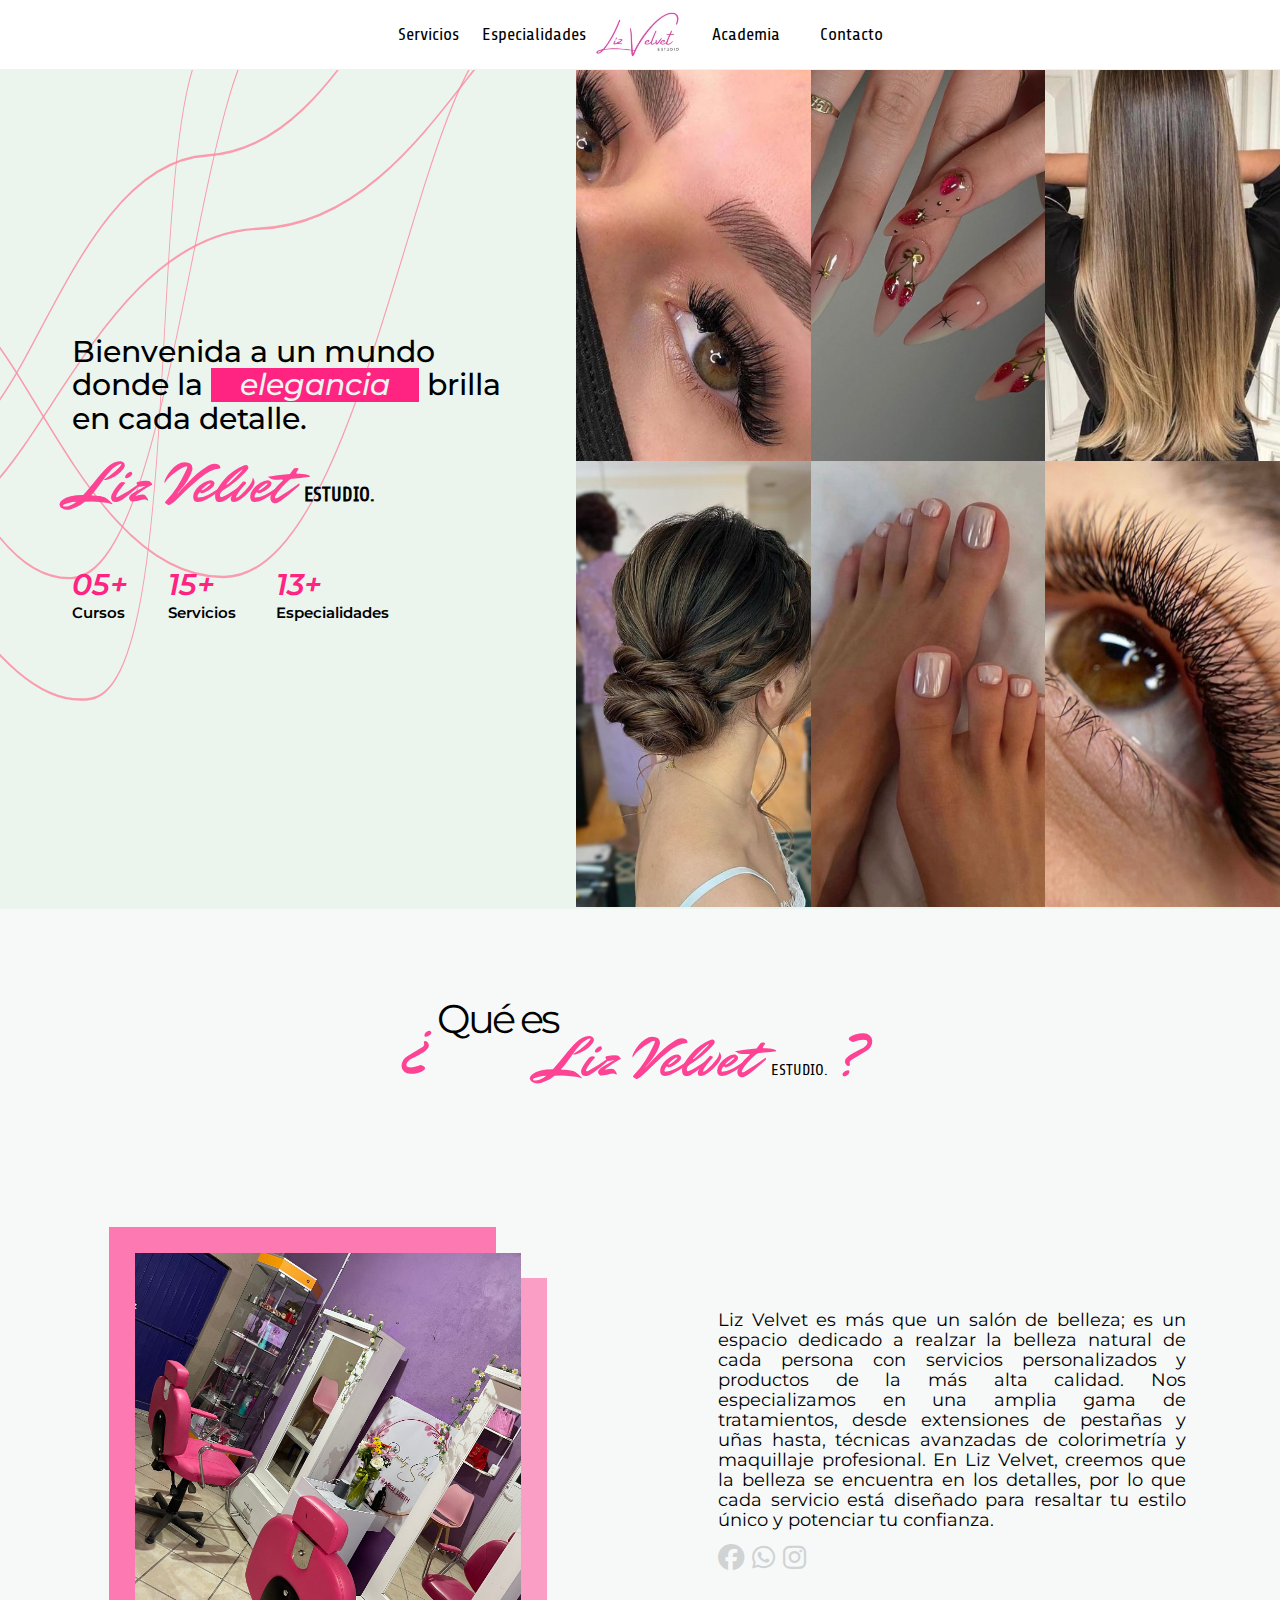
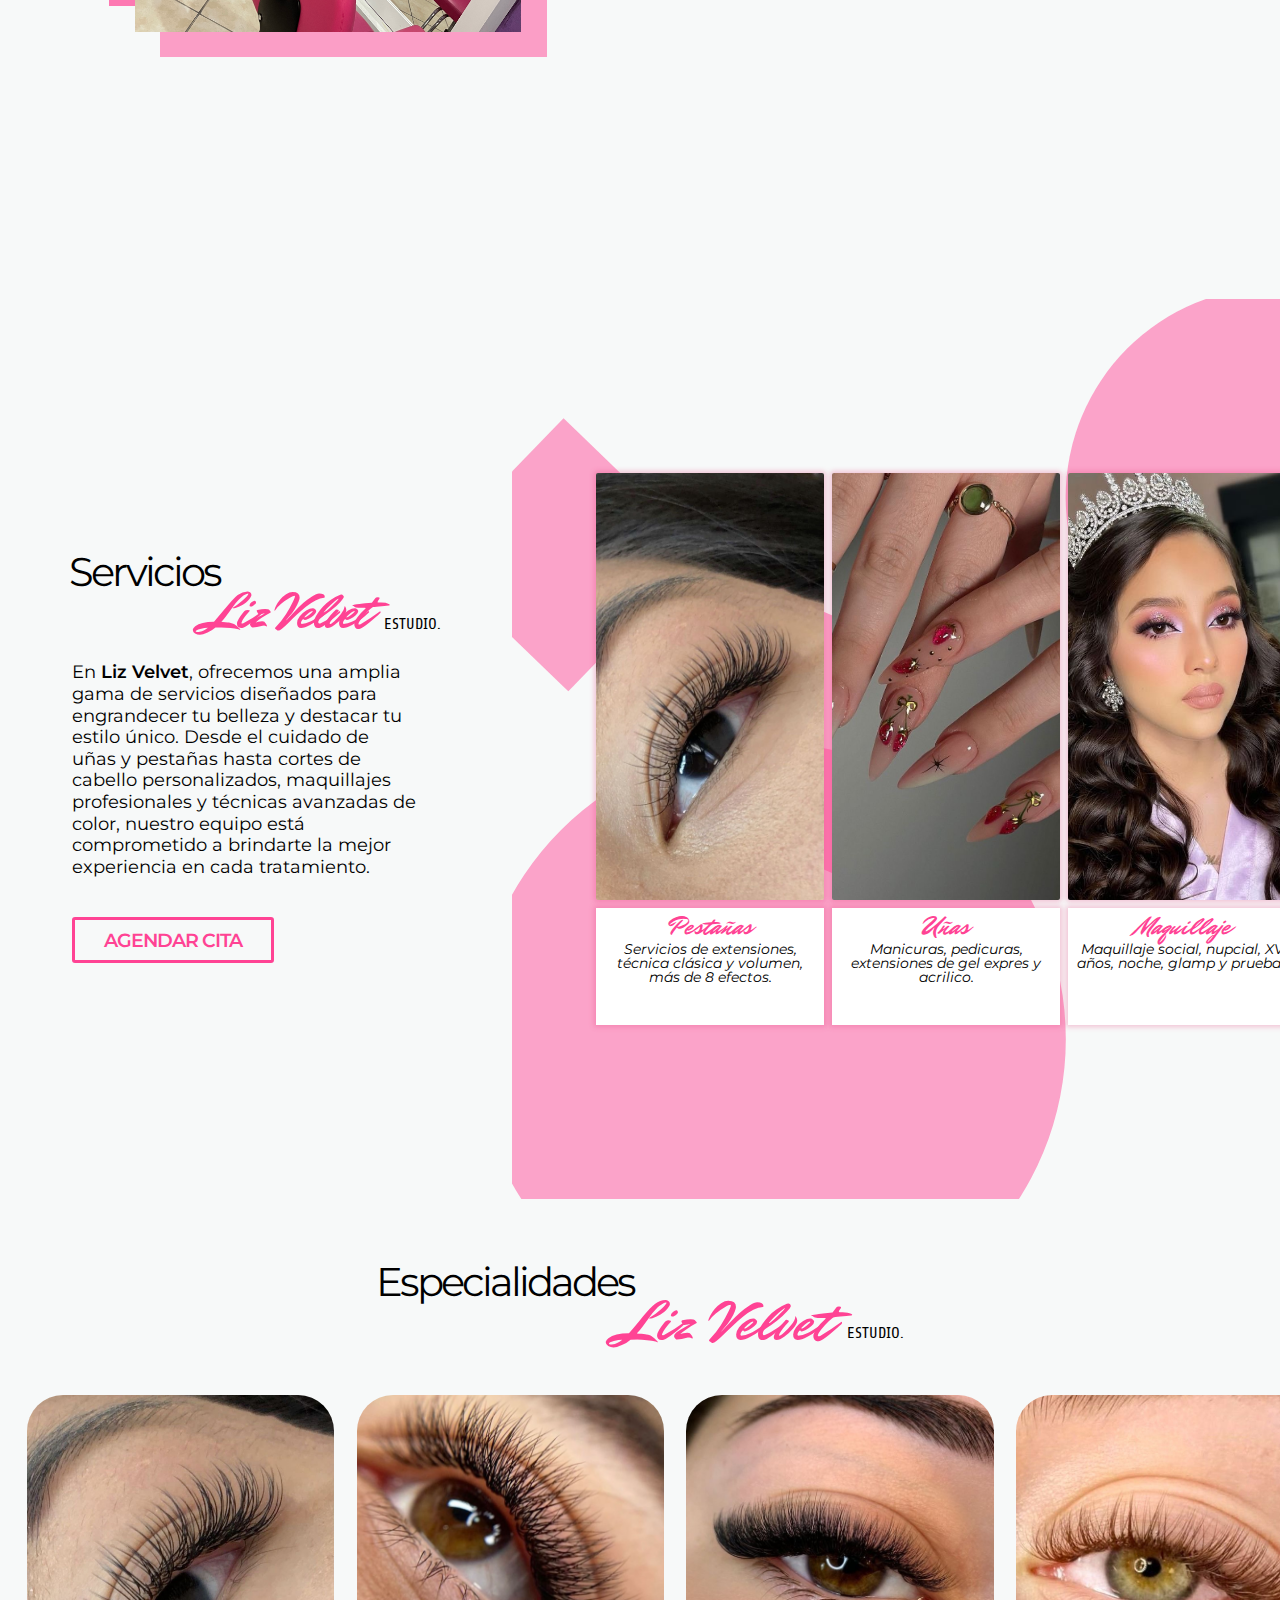
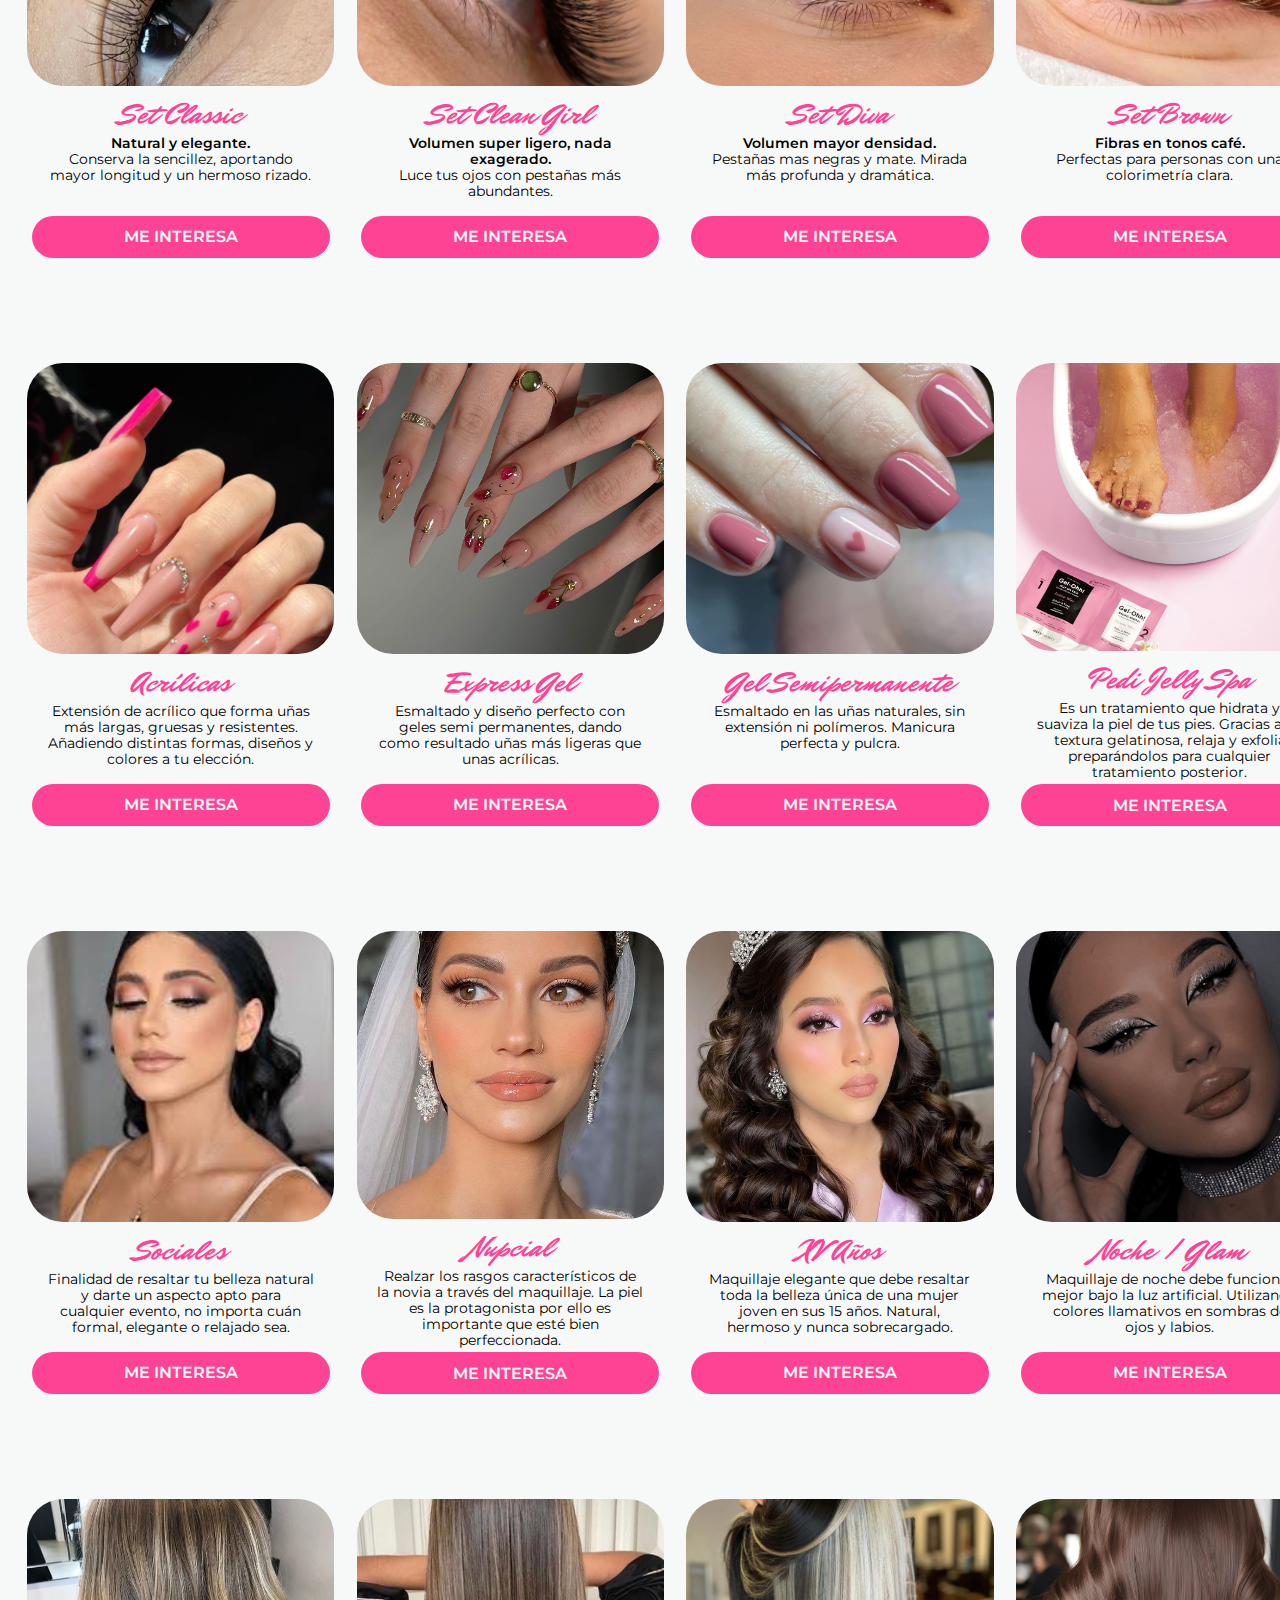
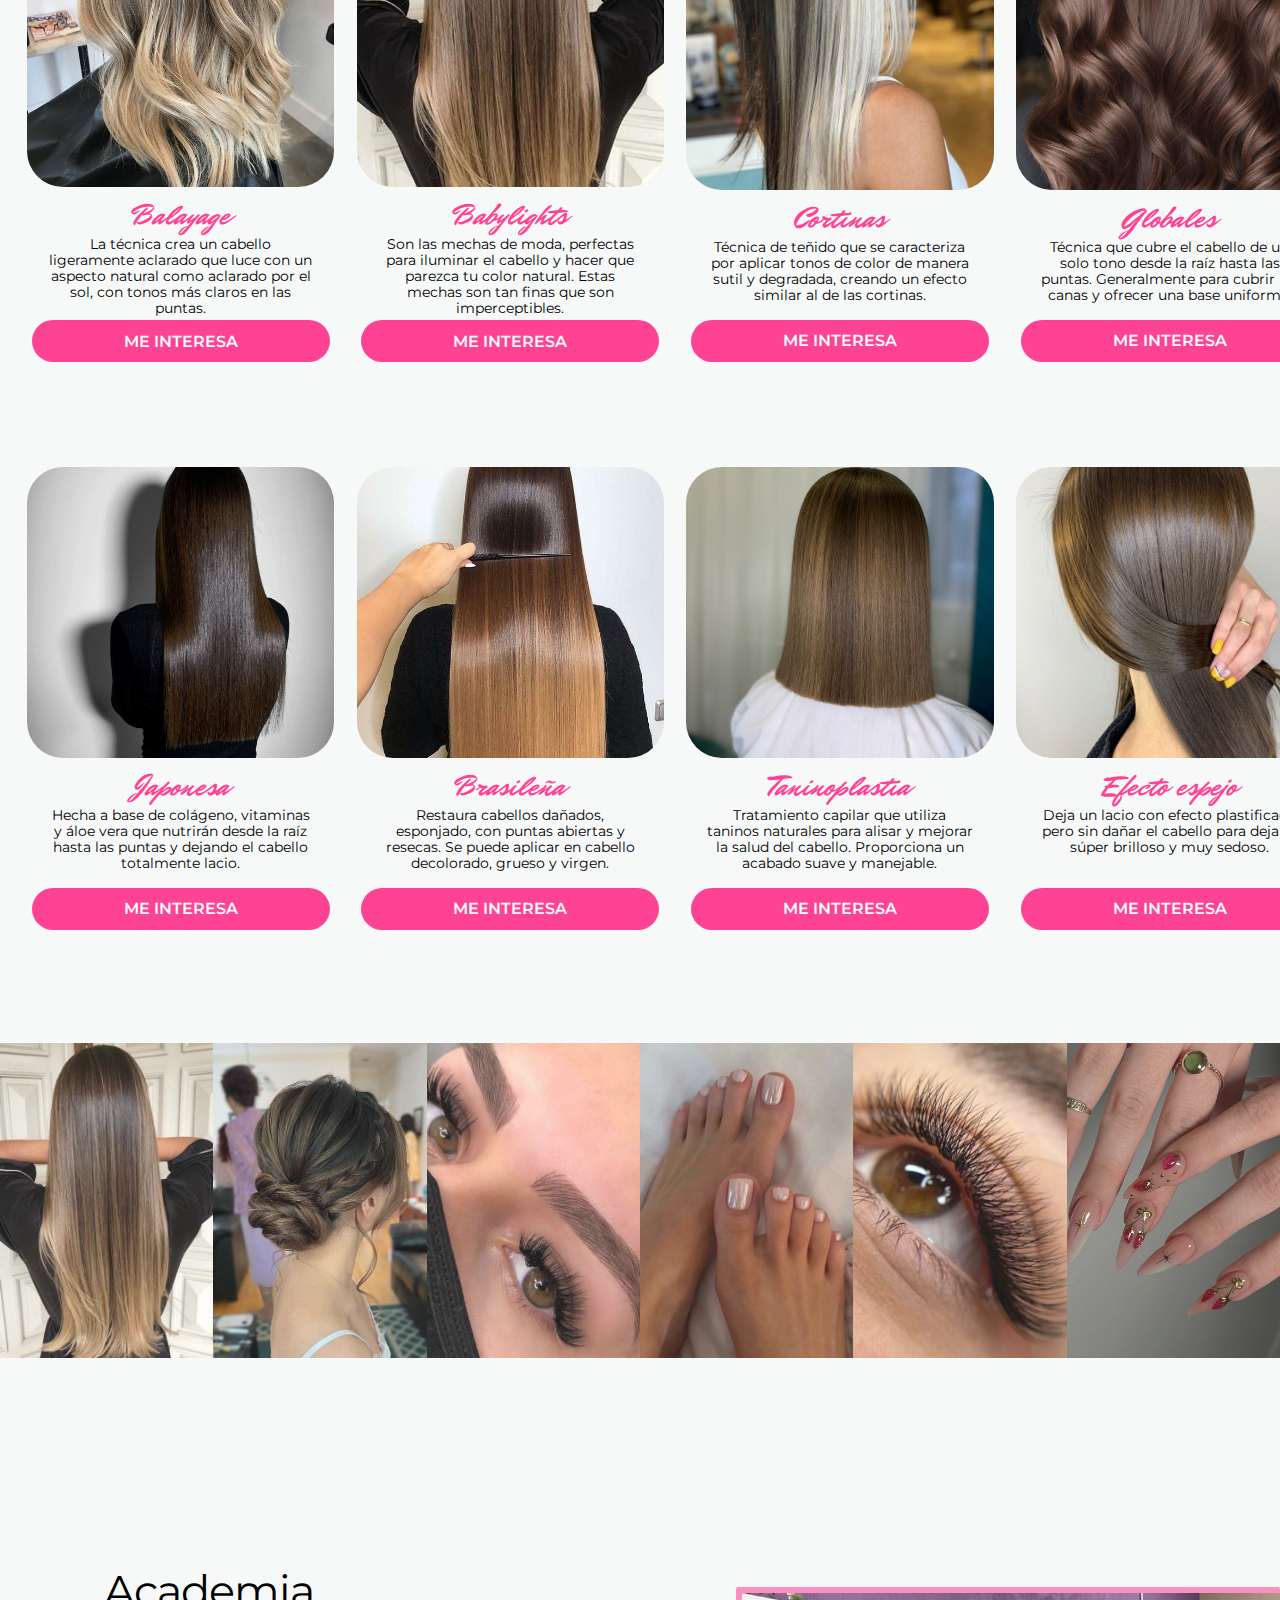
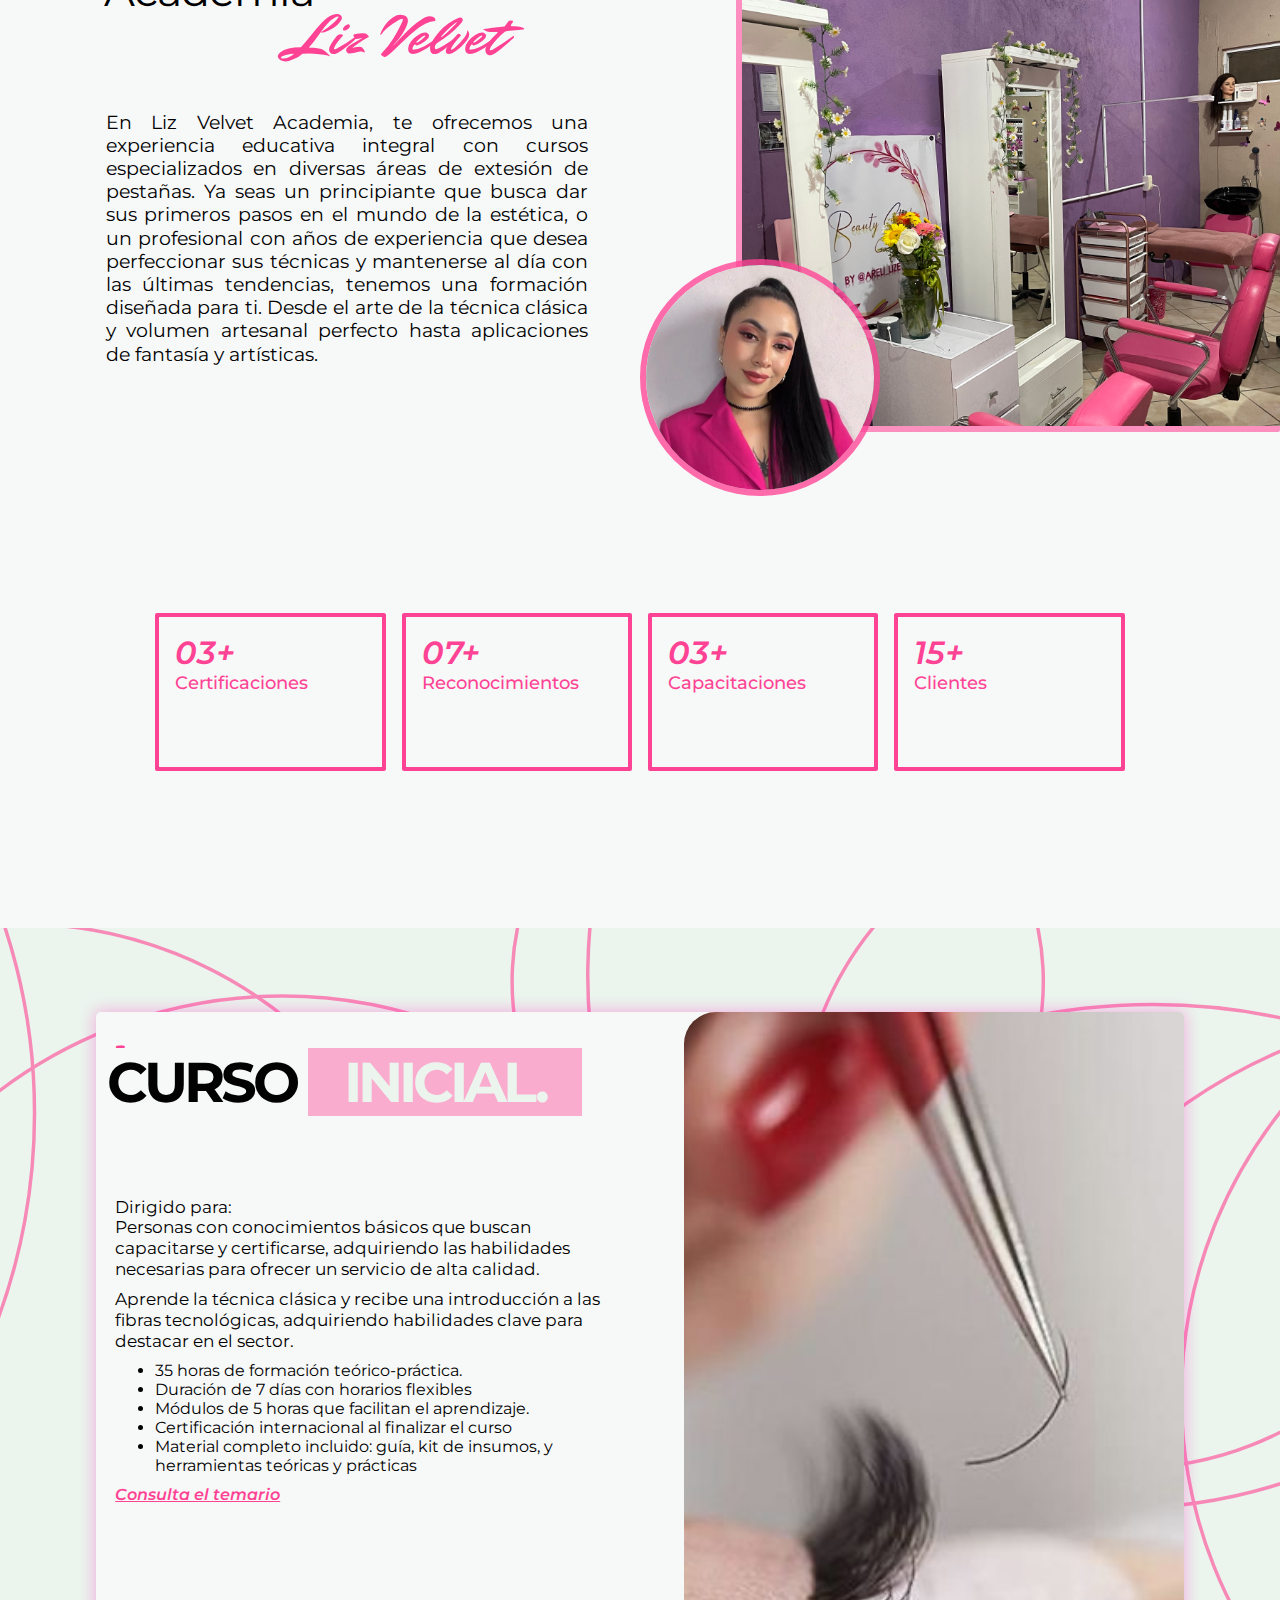
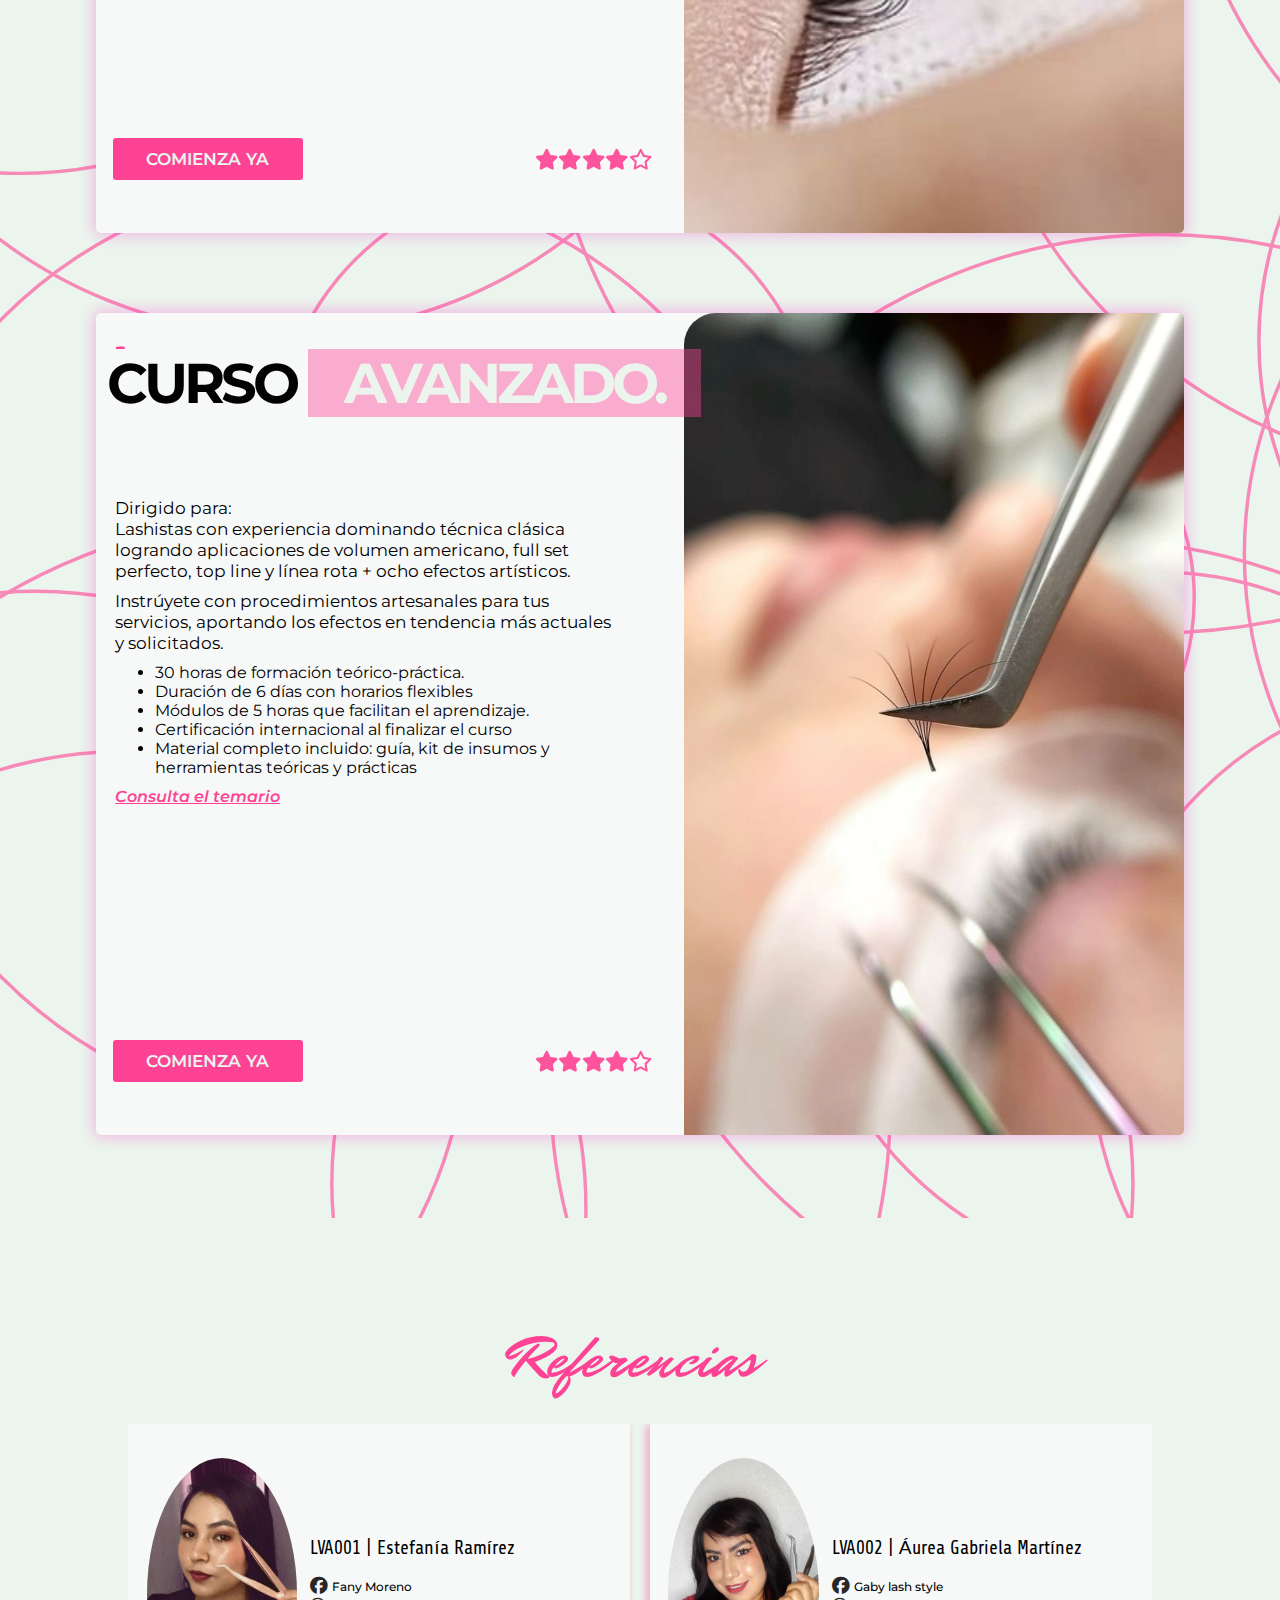
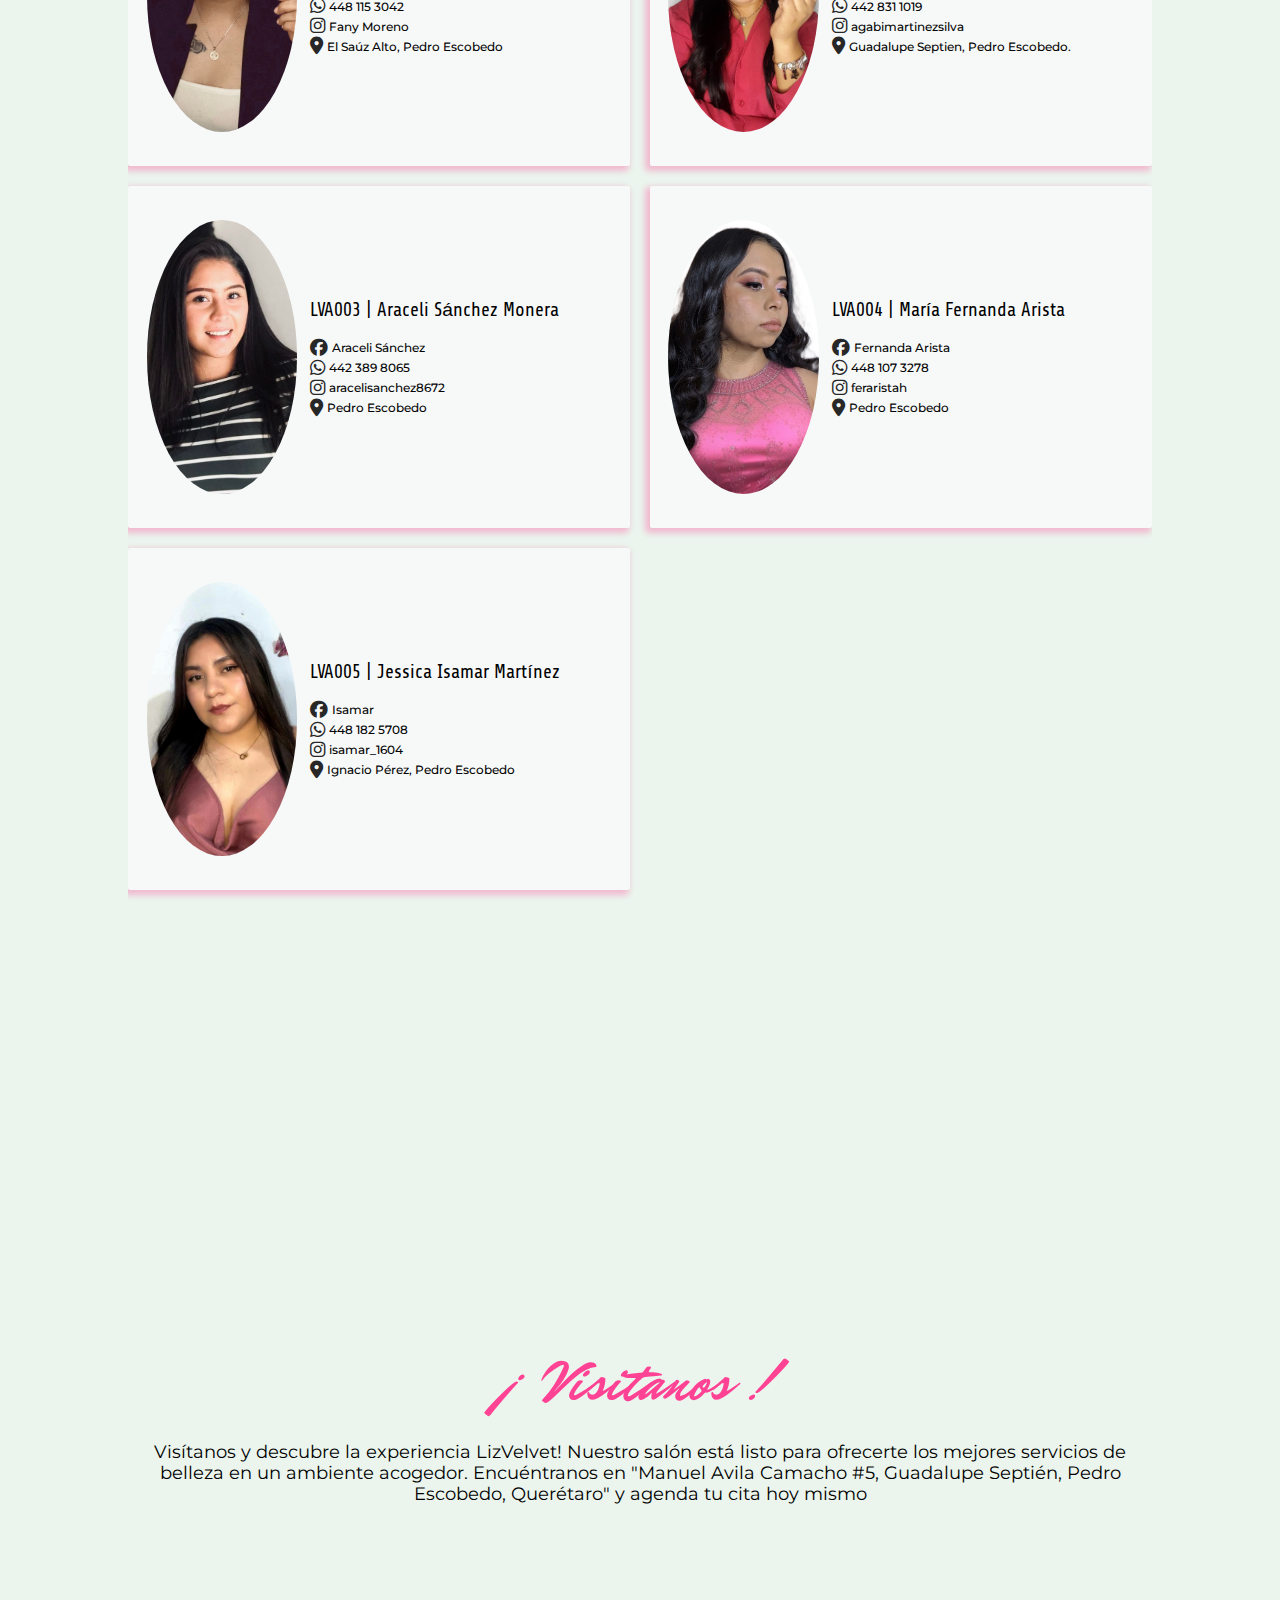
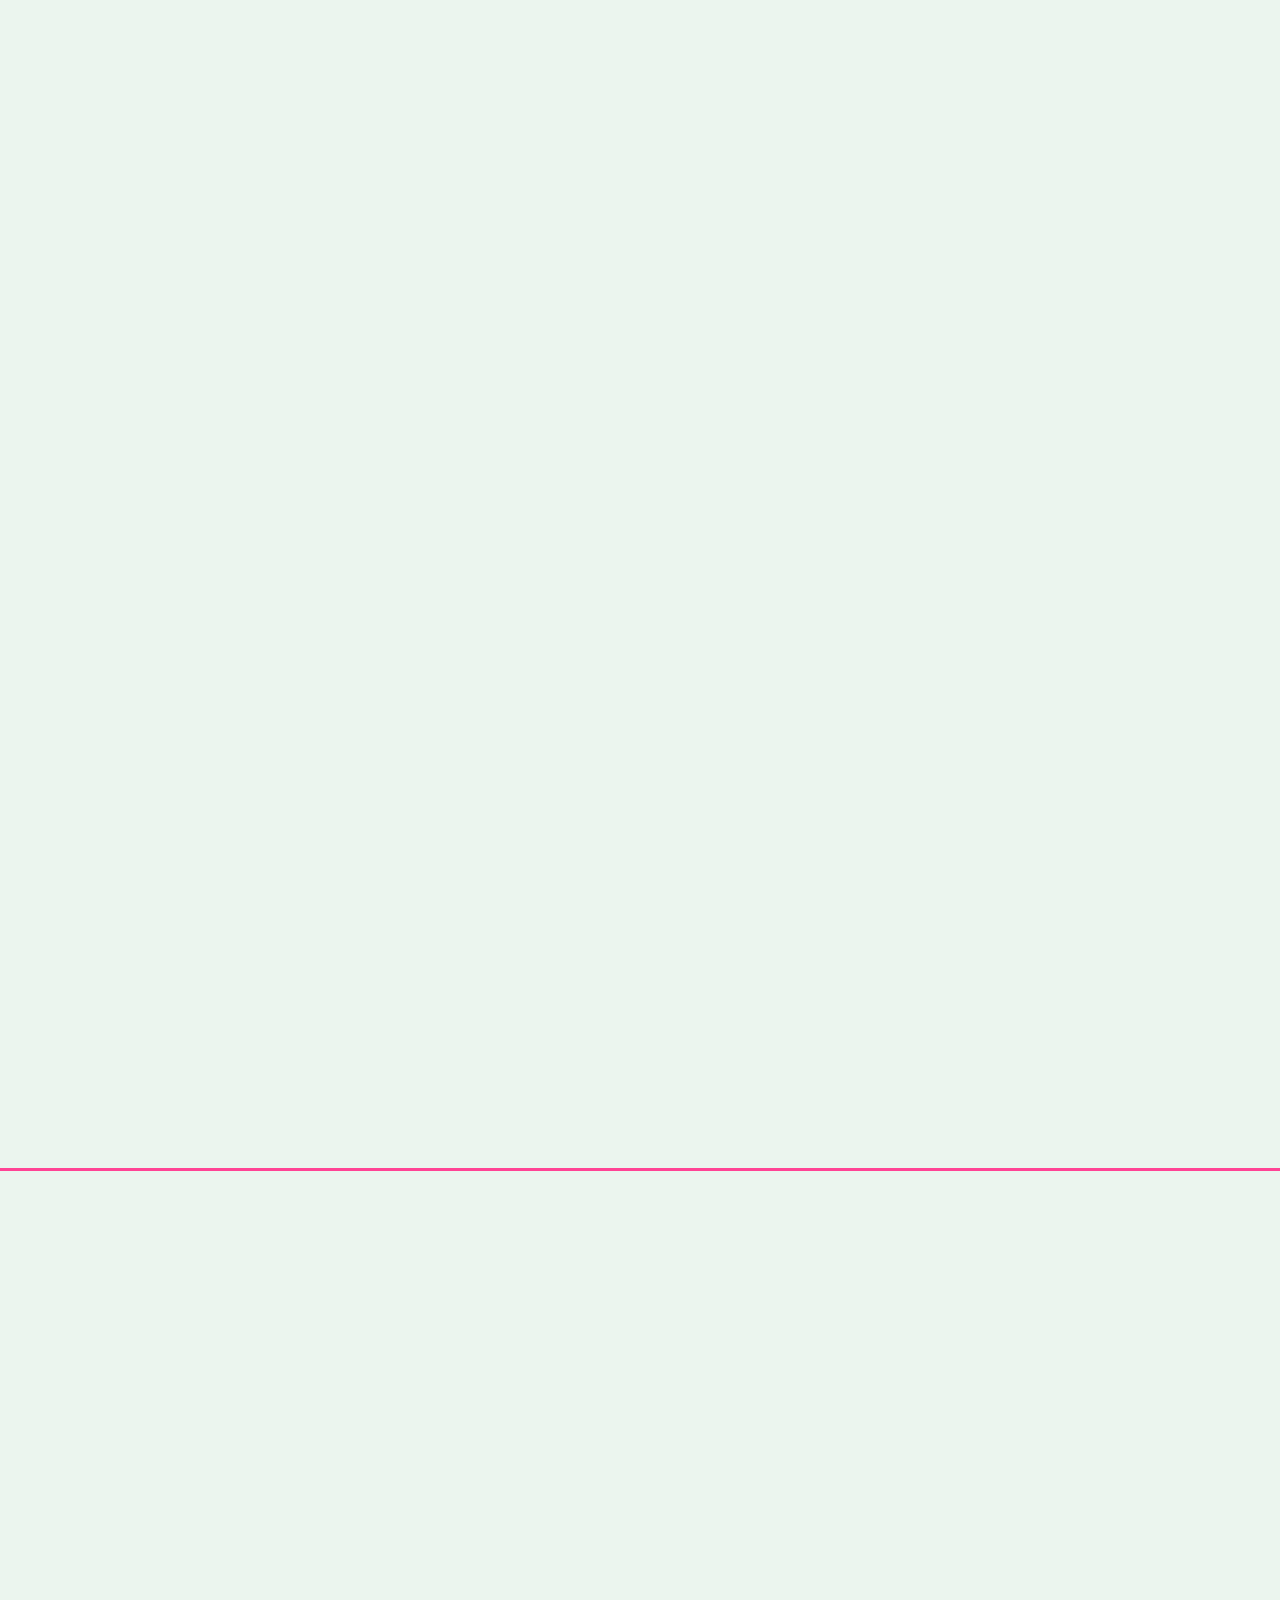
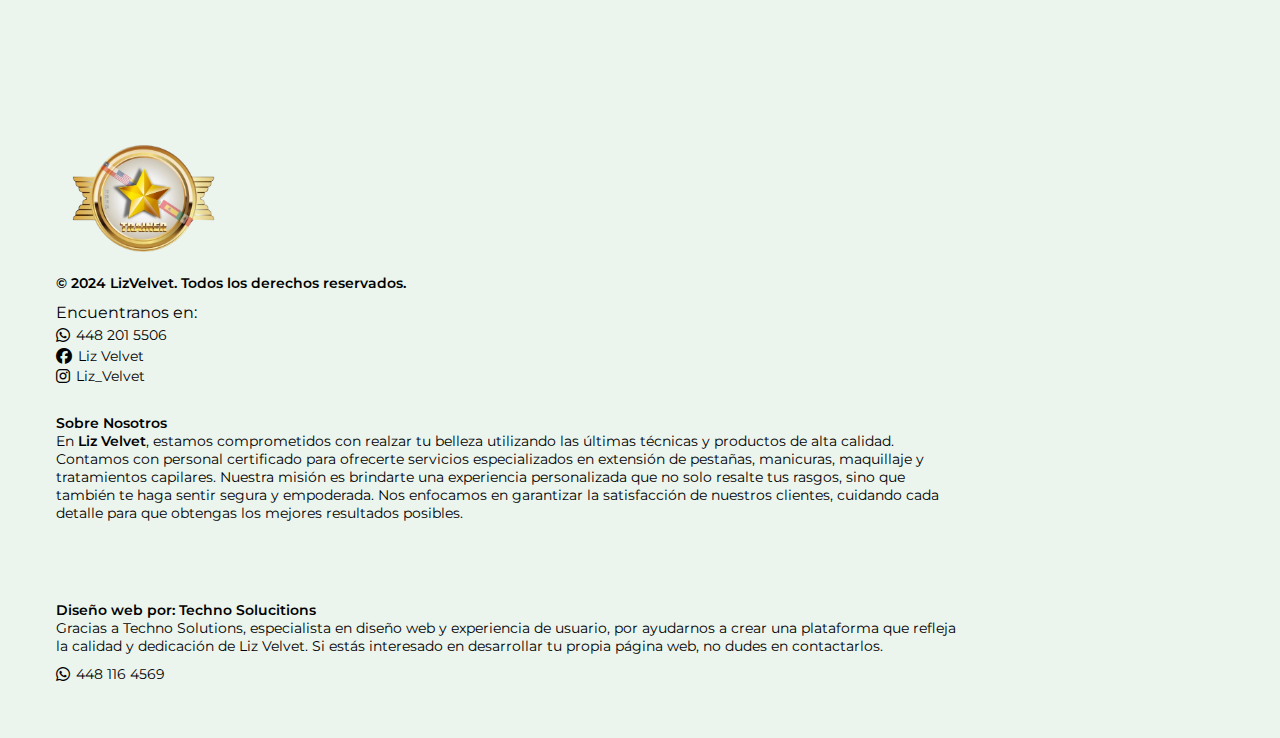
==== commit e41c6c9c: "Primer actualizaciónm, tamaño break, y presentacion" ====
--- a/index.html
+++ b/index.html
@@ -39,6 +39,7 @@
             </ul>
         </nav>
 
+    
         <nav id="targetMobile" class="mobile">
             <ul class="navbar-mobile">
                 <li class="link-movil"><a onclick="toggleOpacityOff()" href="#Lizvelvet">Inicio</a></li>
@@ -49,6 +50,8 @@
             </ul>
         </nav>
     </header>
+
+    
     <main>
         <section id="Lizvelvet" class="home">
             <div id="triggerMenuMobile" class="mobile-menu" onclick="toggleOpacity()">
--- a/styles/style.css
+++ b/styles/style.css
@@ -35,7 +35,7 @@
 .navegation {
     position: fixed;
     width: 100%;
-    height: 7vh;
+    height: 7.7vh;
     background-color: #FFF;
     z-index: 150;
 }
--- a/styles/inicio.css
+++ b/styles/inicio.css
@@ -8,8 +8,8 @@
 
 .home{
     width: 100%;
-    height: 100vh;
-    padding-top: 7vh;
+    height: 101vh;
+    padding-top: 7.75vh;
     background-color: var(--background-color);
     display: flex;
 }
@@ -127,7 +127,7 @@
 .home .collageimg .carr{
     margin-top: -6vh;
     width: 100%;
-    height: 98vh;
+    height: 99vh;
     display: grid;
     grid-template-columns: 1fr 1fr 1fr;
     grid-template-rows: repeat(2, 50%);
--- a/styles/break.css
+++ b/styles/break.css
@@ -9,7 +9,7 @@
 .break-container{
     position: relative;
     width: 100%;
-    height: 30vh;
+    height: 35vh;
     background-color: var(--primary-color);
     overflow: hidden;
 }
@@ -31,7 +31,7 @@
 }
 .break .container-img{
     position: relative;
-    min-width: calc(100% / 7);         /* Cada tarjeta ocupa un tercio del contenedor */
+    min-width: calc(100% / 6);         /* Cada tarjeta ocupa un tercio del contenedor */
     height: 100%;
     display: flex;
 }
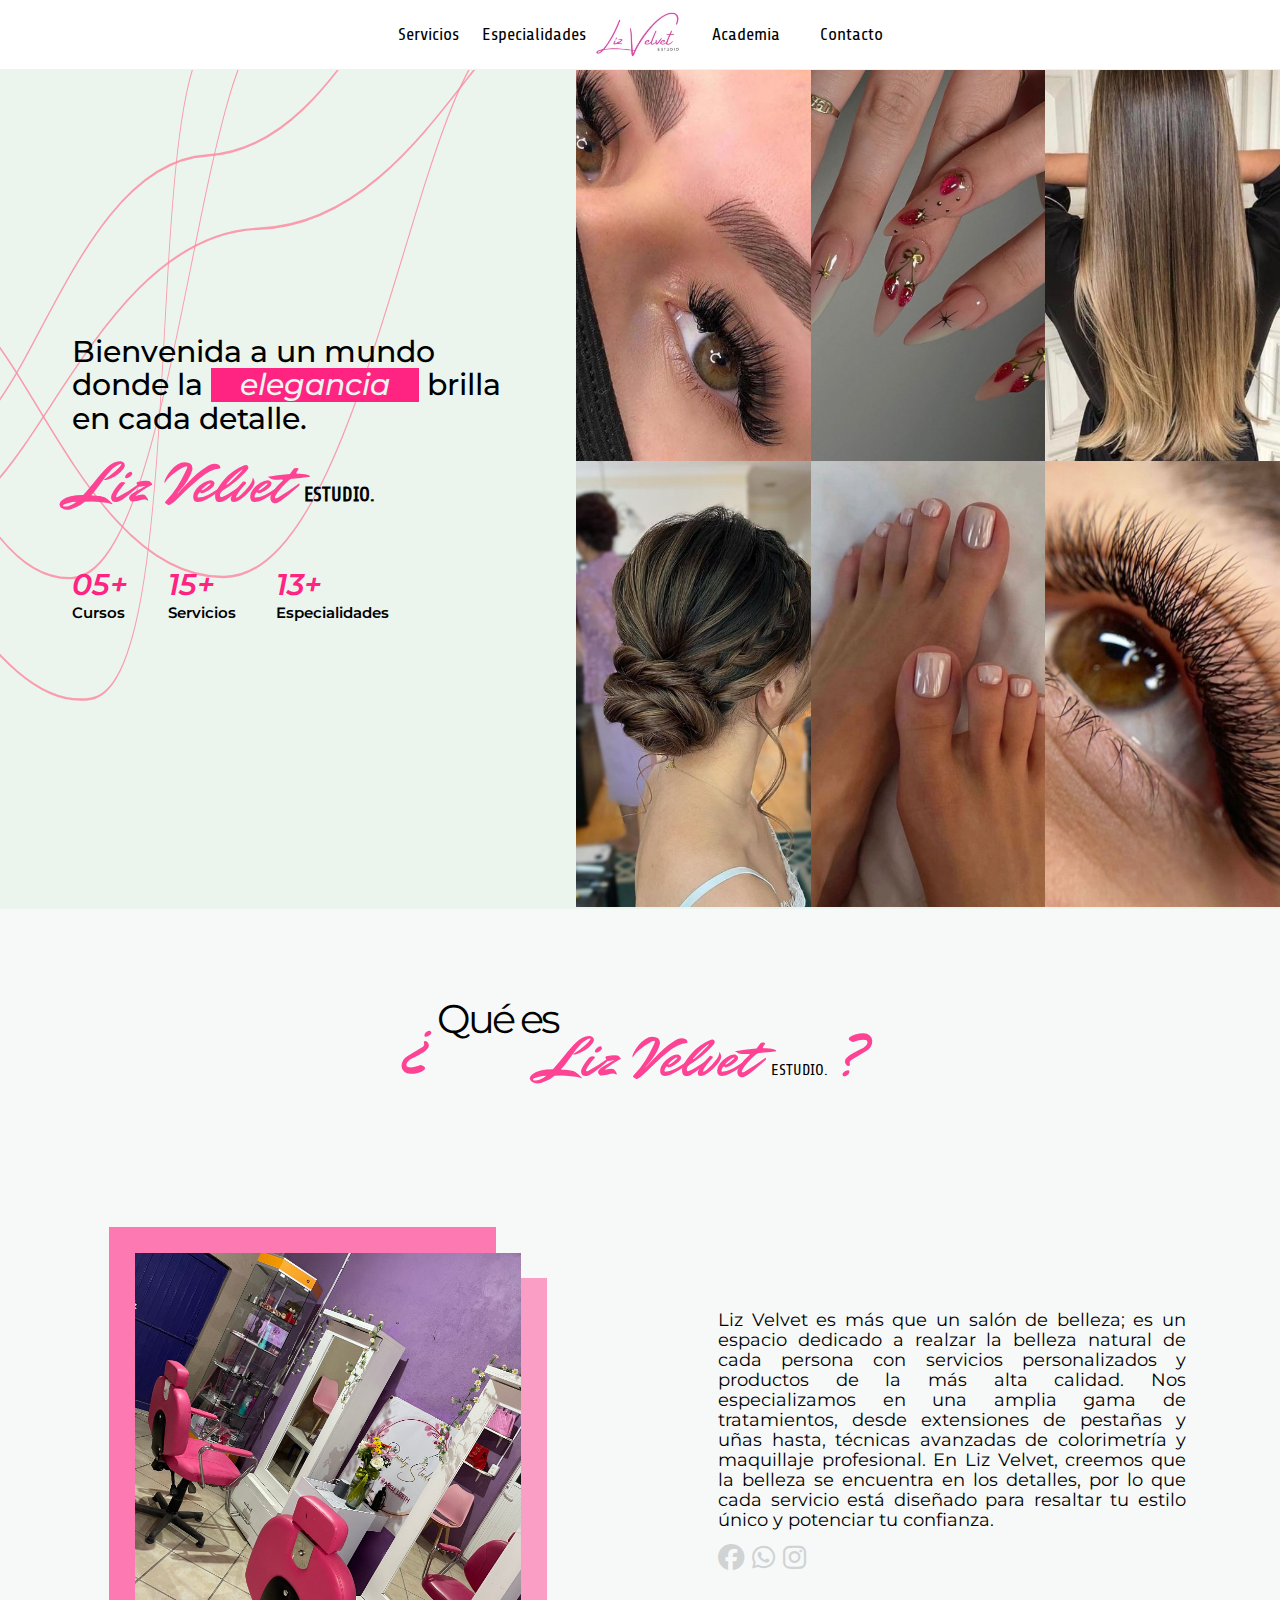
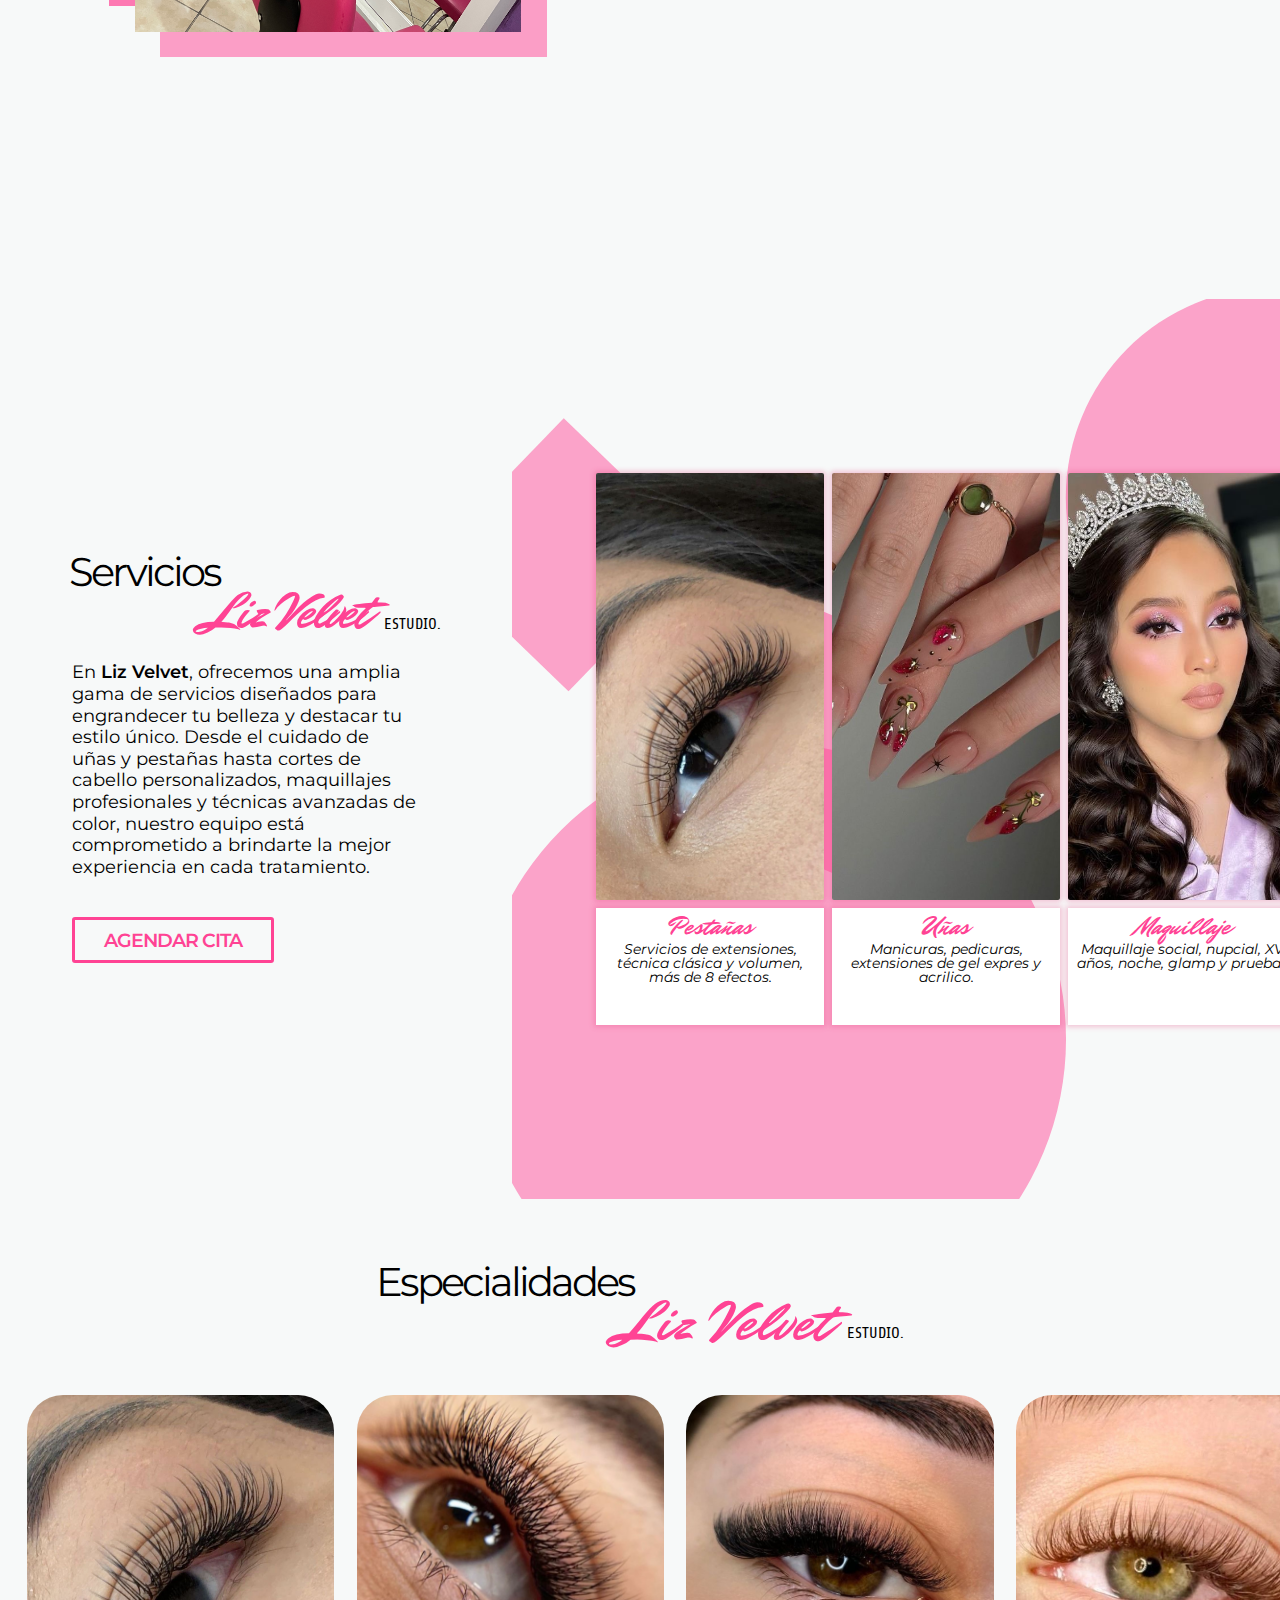
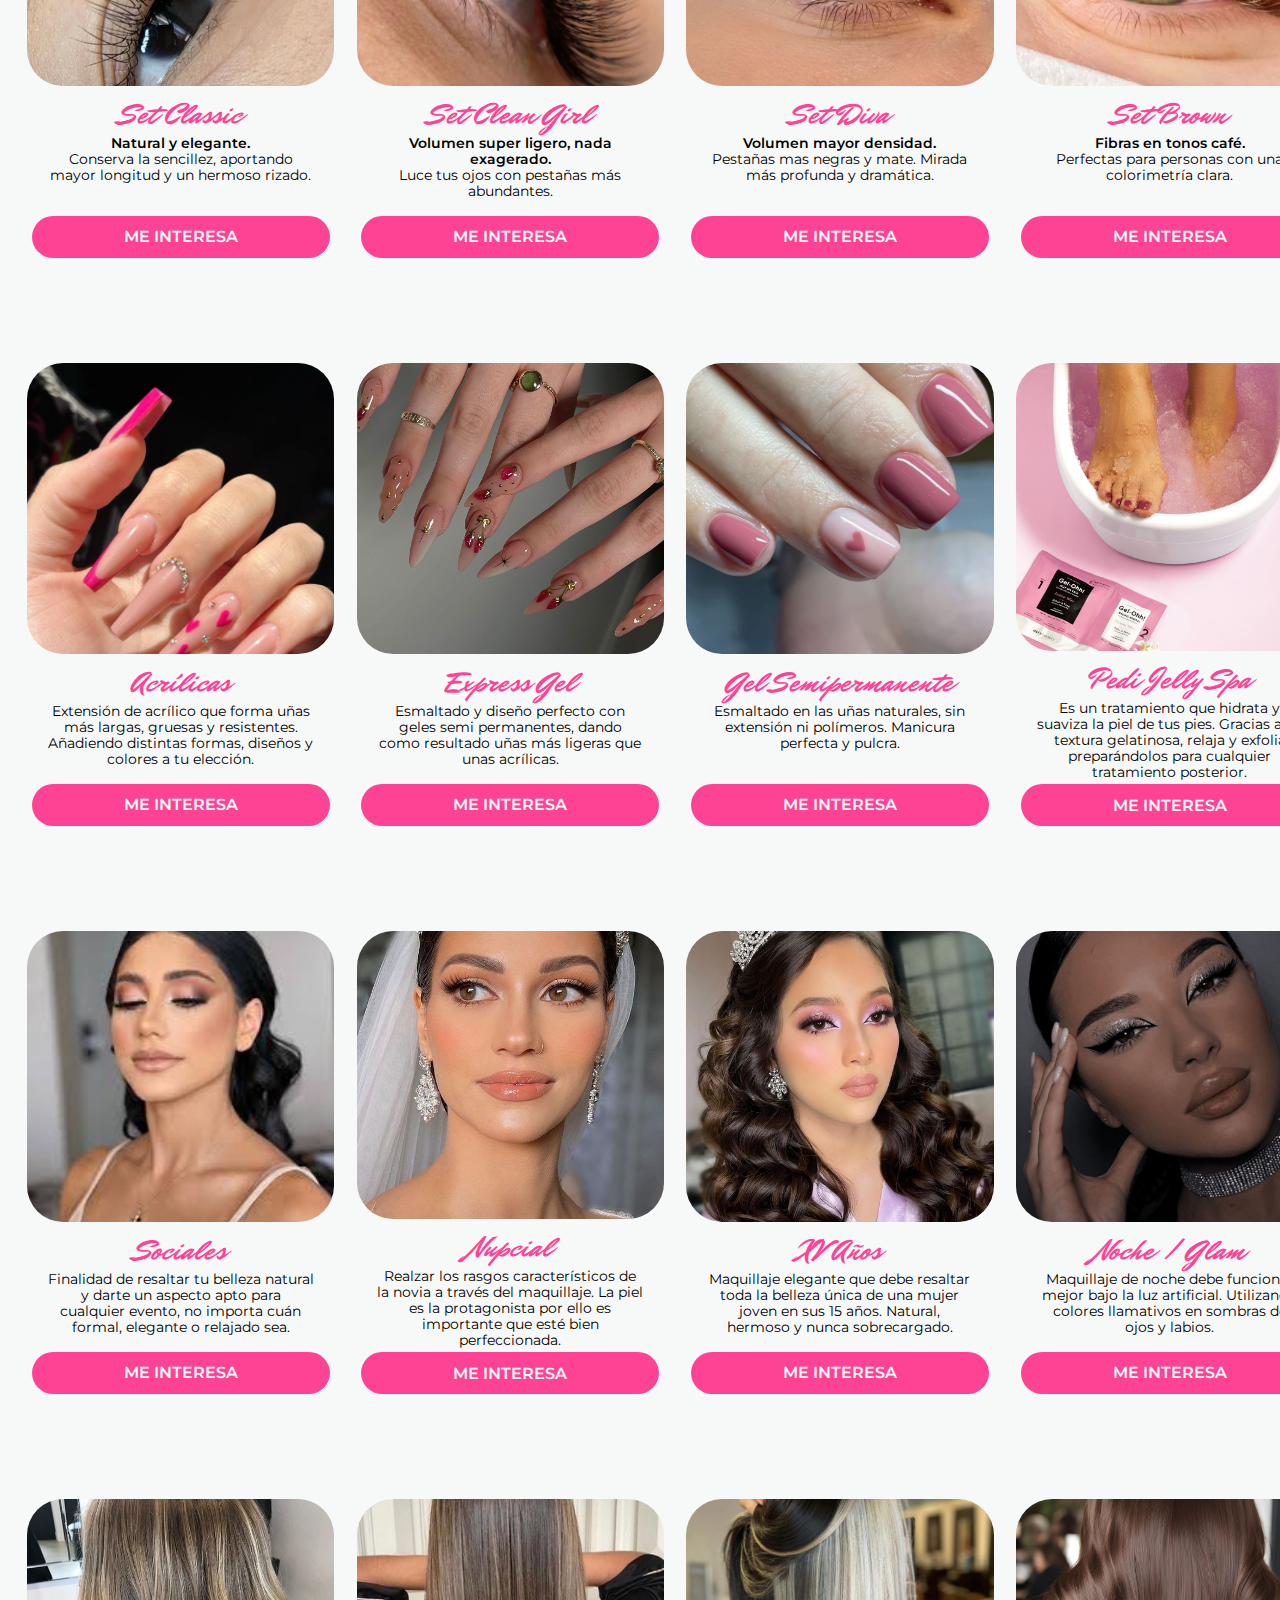
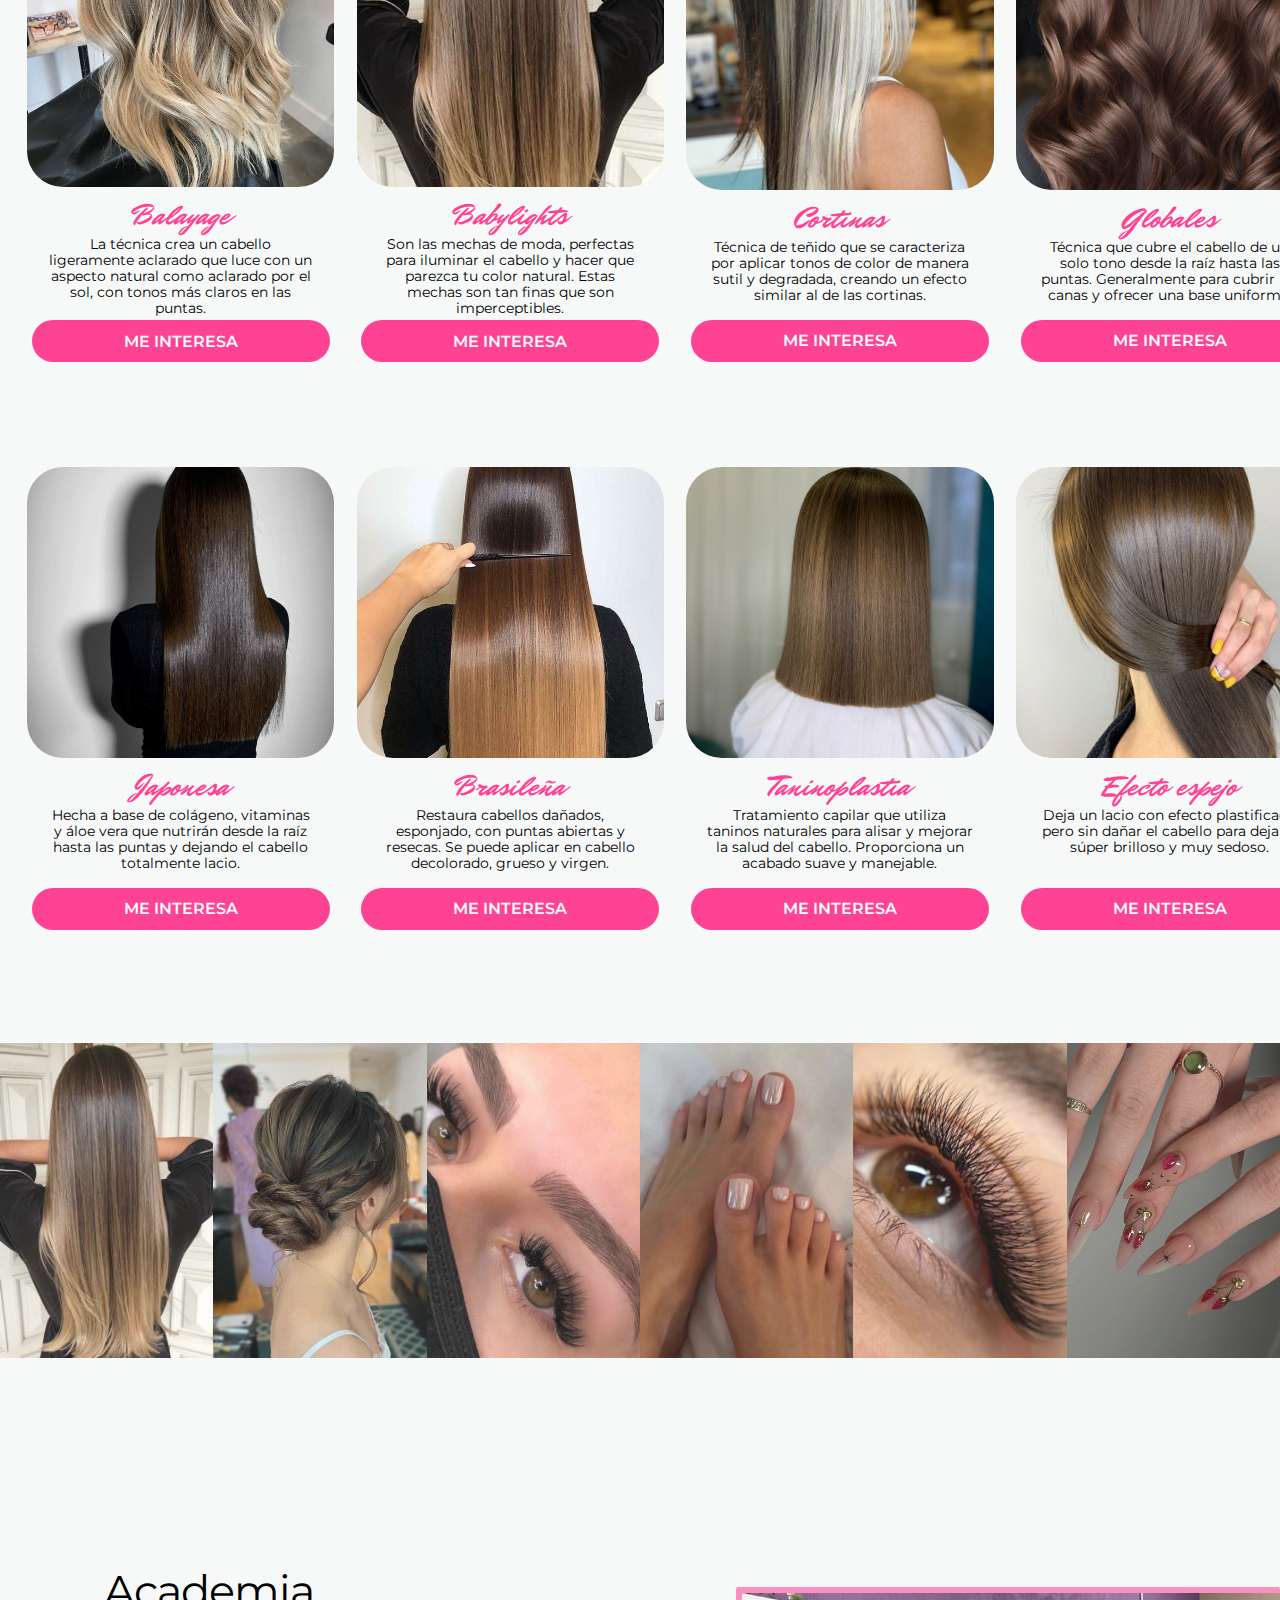
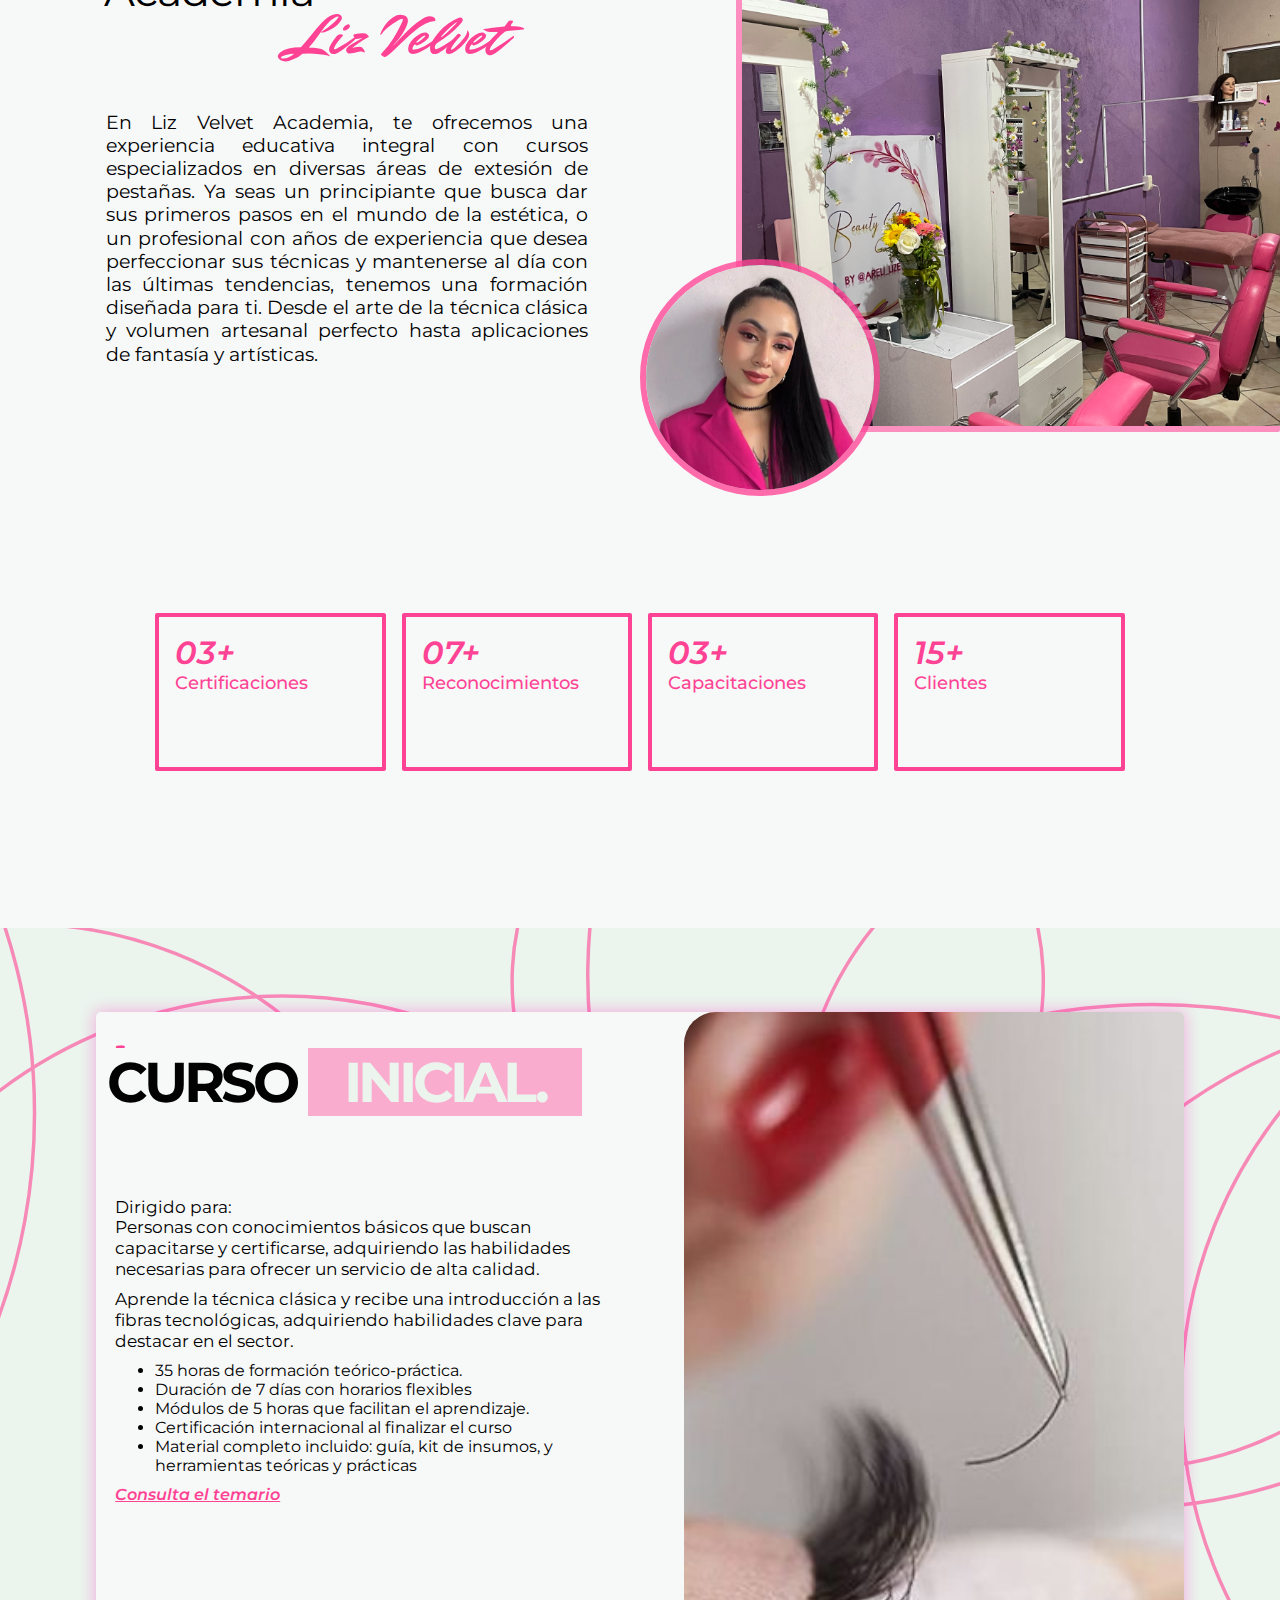
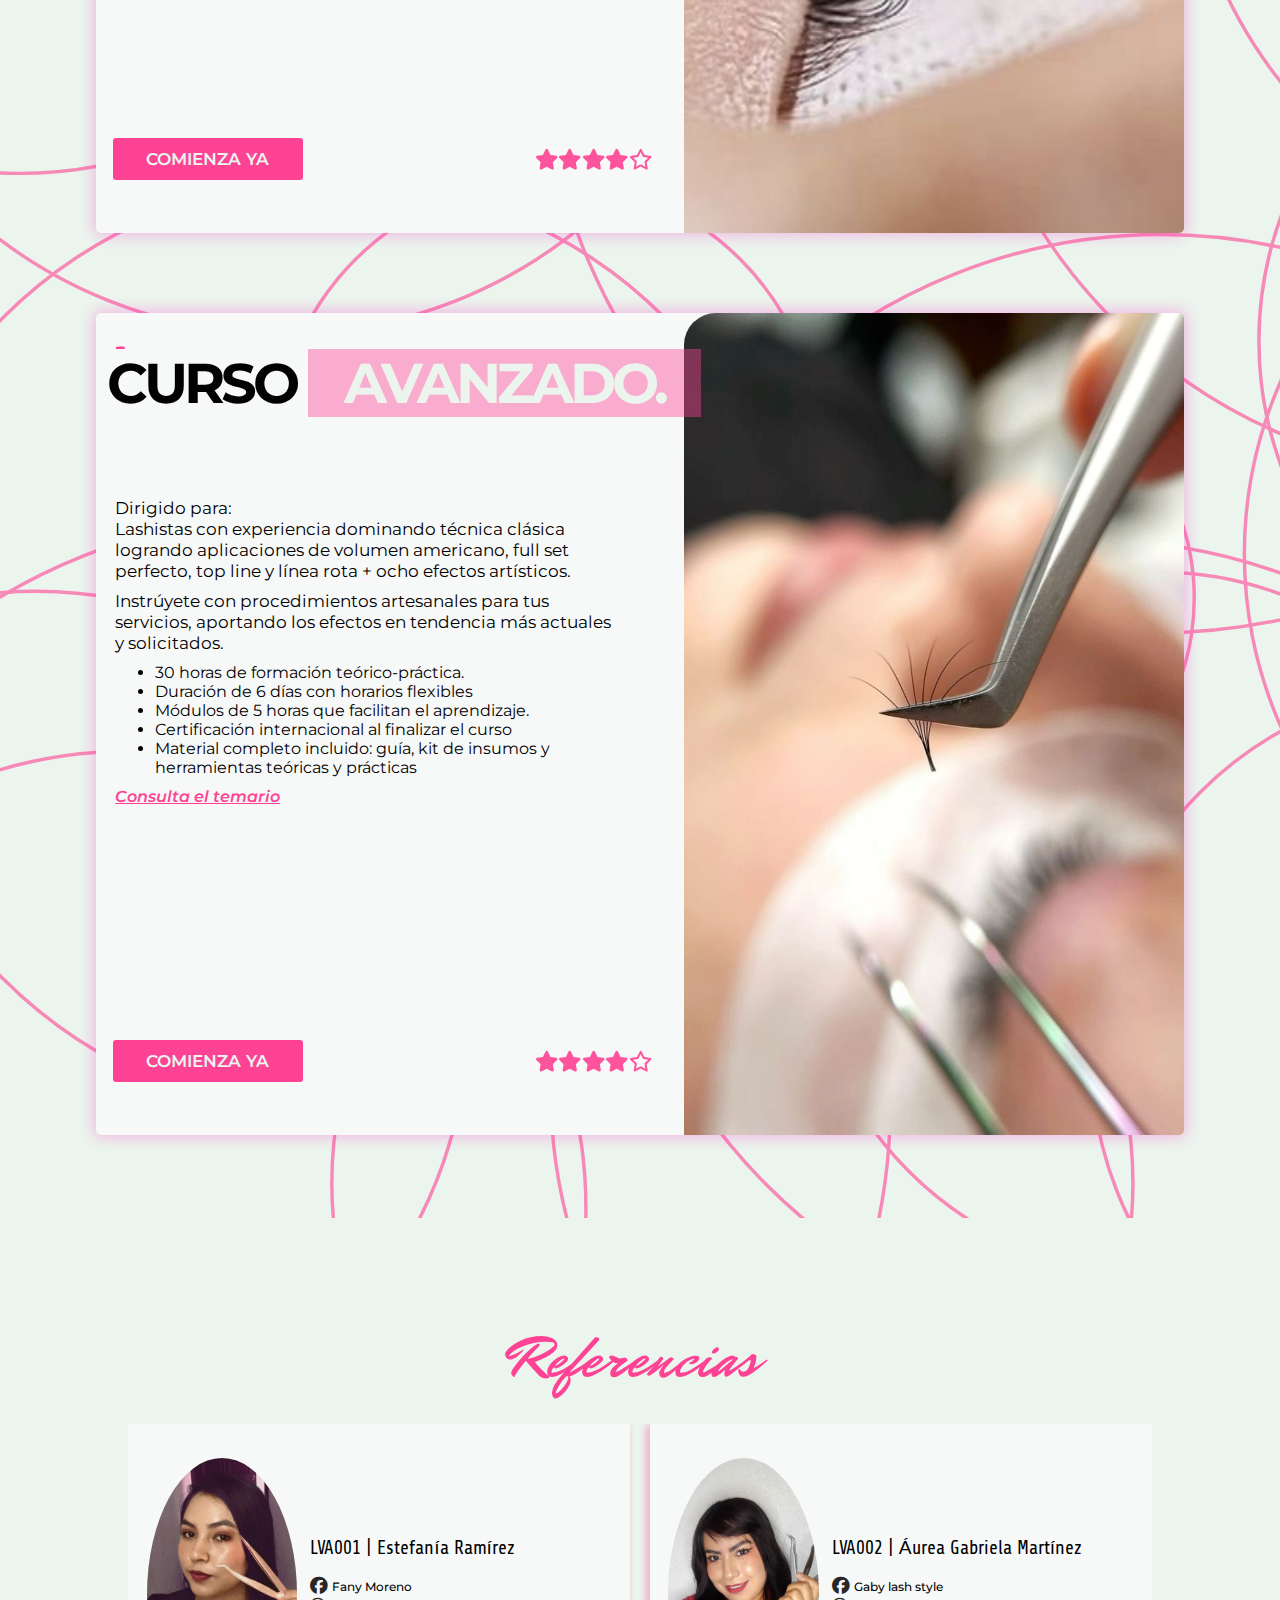
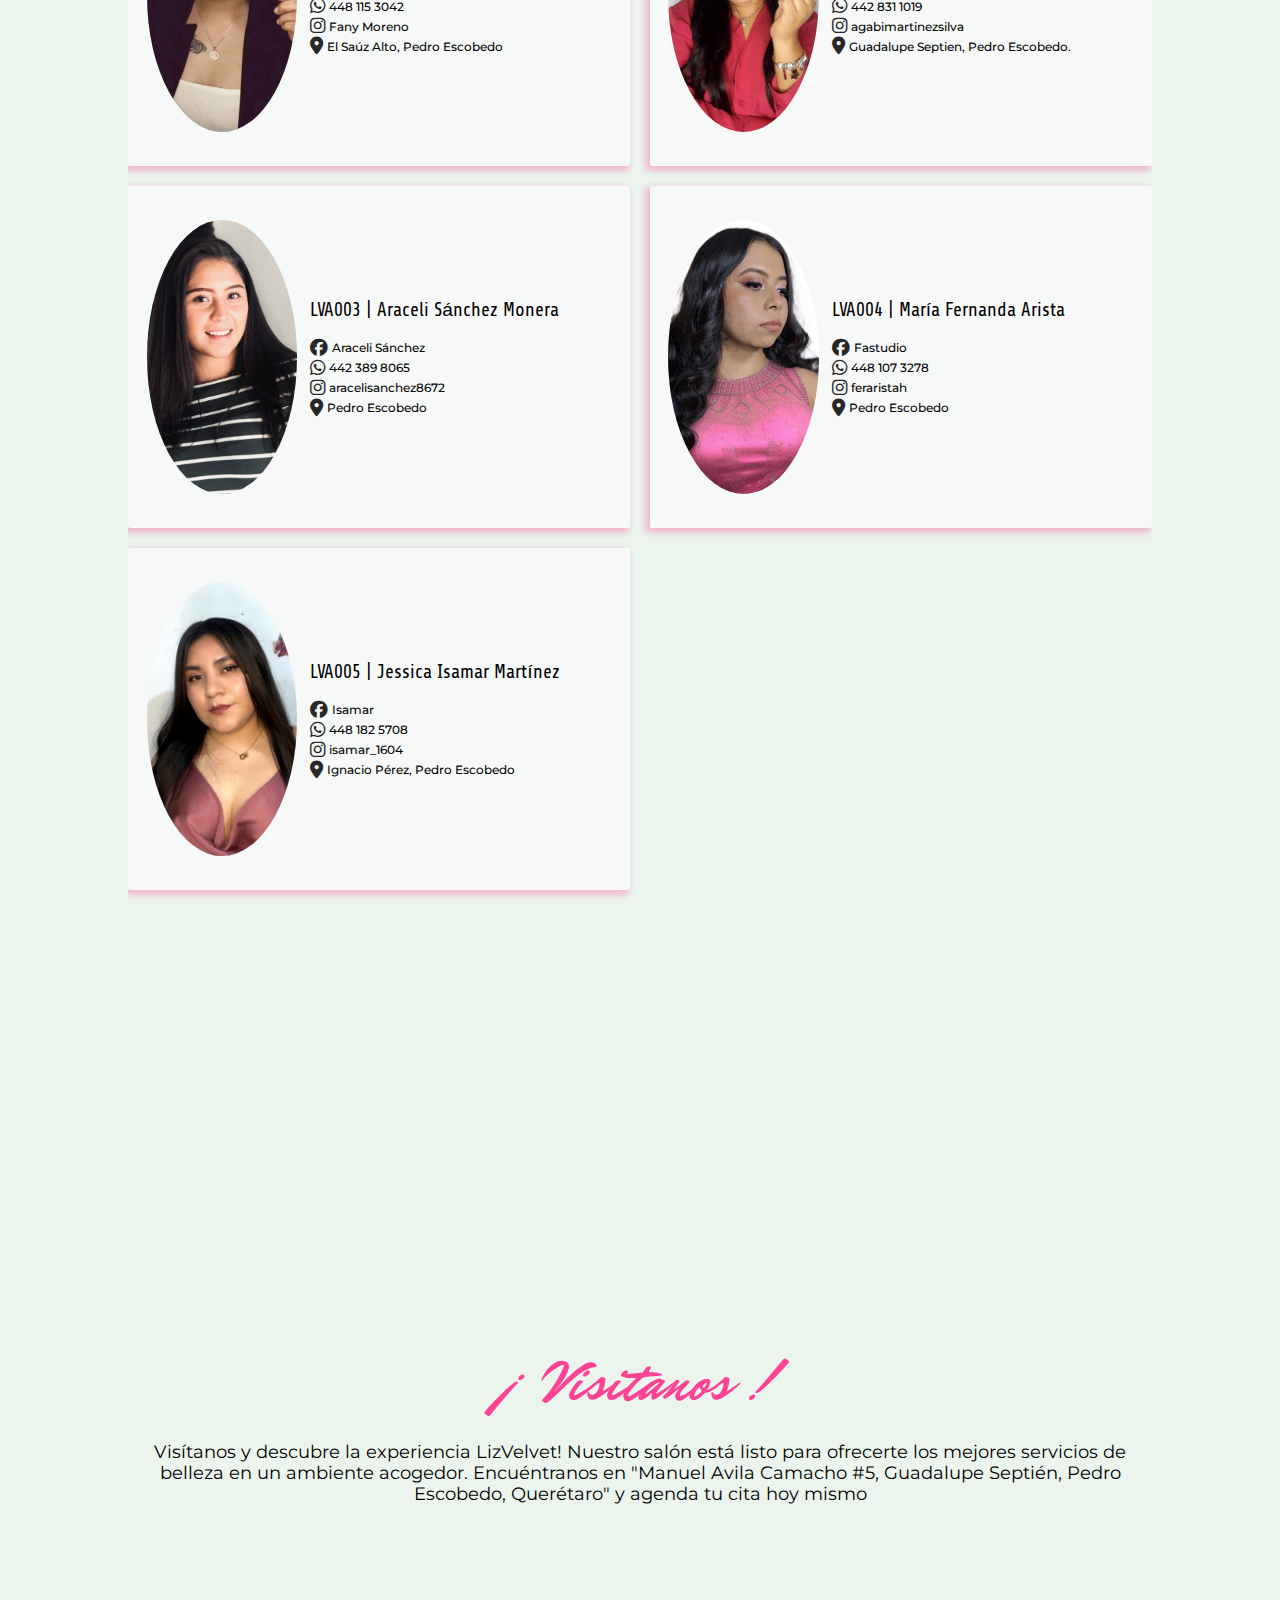
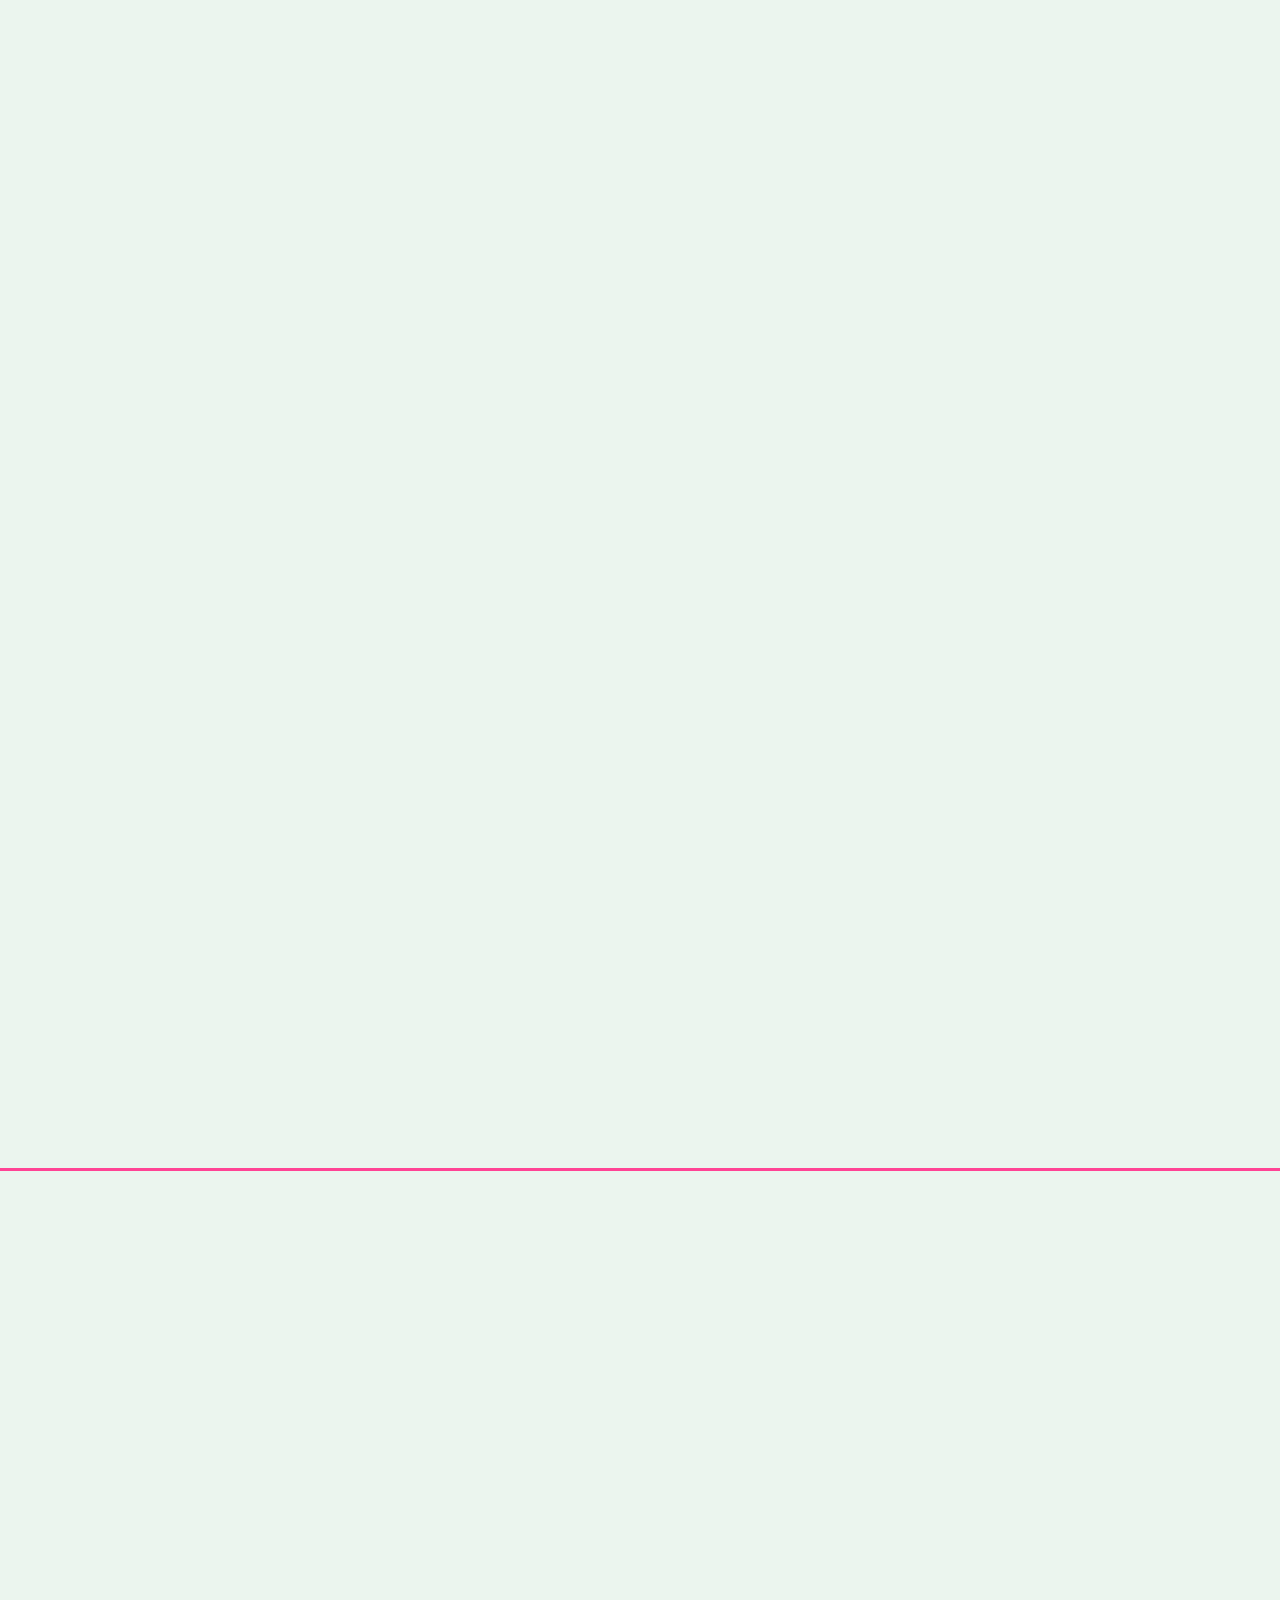
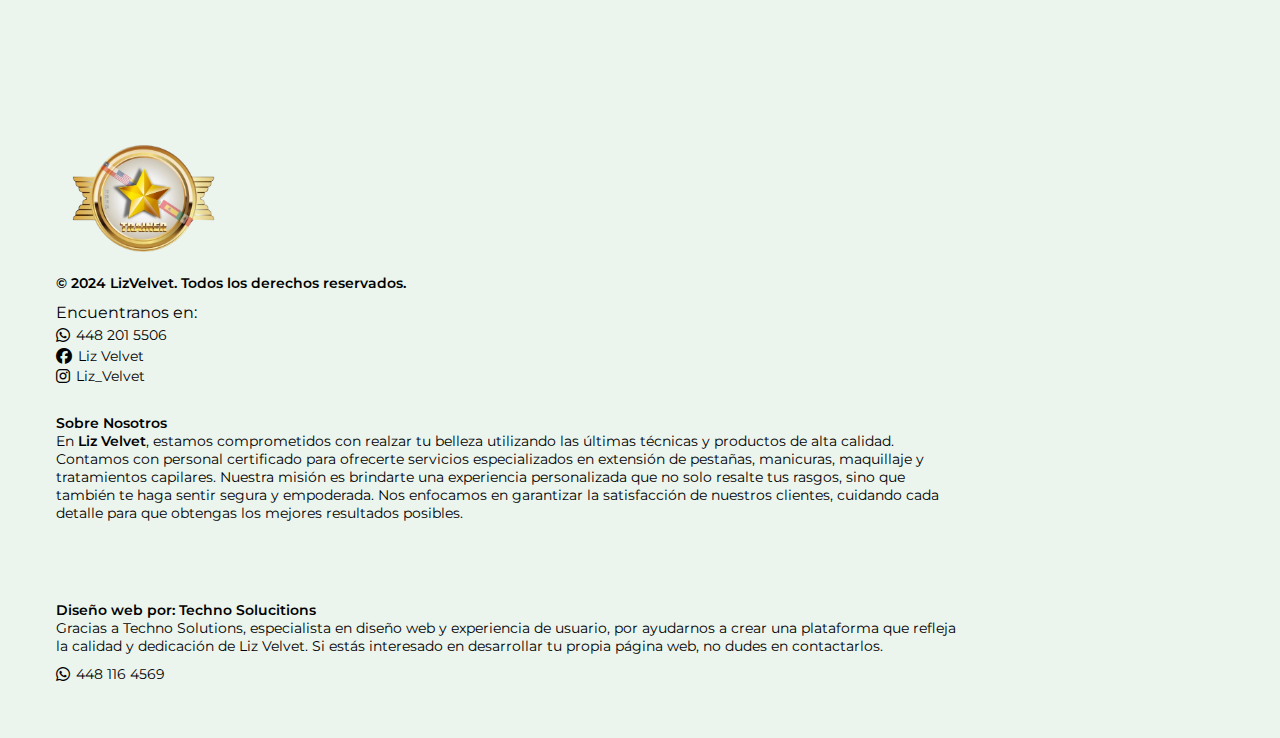
==== commit 0fe68680: "Actualización Facebook Fer arista" ====
--- a/index.html
+++ b/index.html
@@ -1098,8 +1098,8 @@
                         <p class="title">LVA004 | María Fernanda Arista</p>
                         <div class="icons">
                             <a target="_blank"
-                                href="https://www.facebook.com/share/CqFtse3cY4sYe9Vv/?mibextid=LQQJ4d"><i
-                                    class="fa-brands fa-facebook"></i>Fernanda Arista</a>
+                                href="https://www.facebook.com/share/19a7SKGNCh/?mibextid=LQQJ4d"><i
+                                    class="fa-brands fa-facebook"></i>Fastudio</a>
                             <a target="_blank" href="https://wa.me/+524481073278"><i
                                     class="fa-brands fa-whatsapp"></i>448 107 3278</a>
                             <a target="_blank" href="https://www.instagram.com/fastudio24?igsh=OWduamVuMmVwOG50"><i
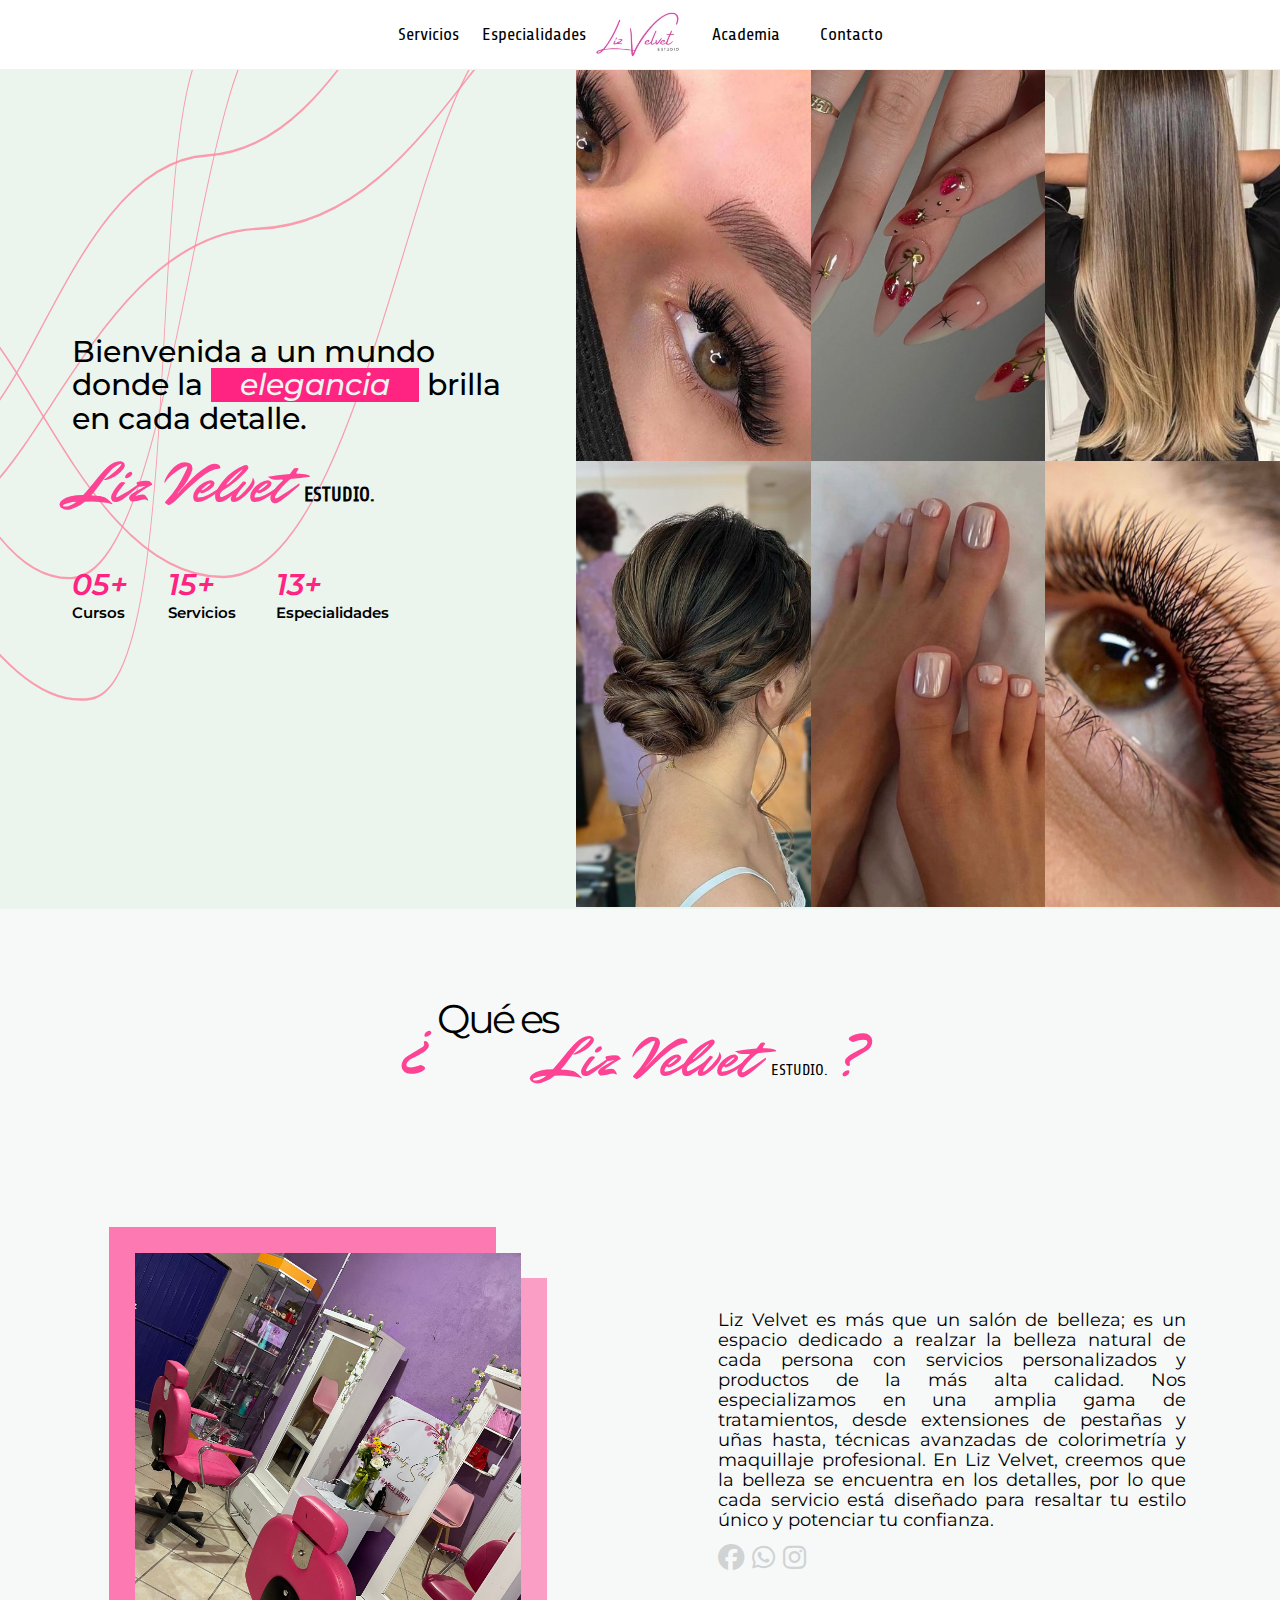
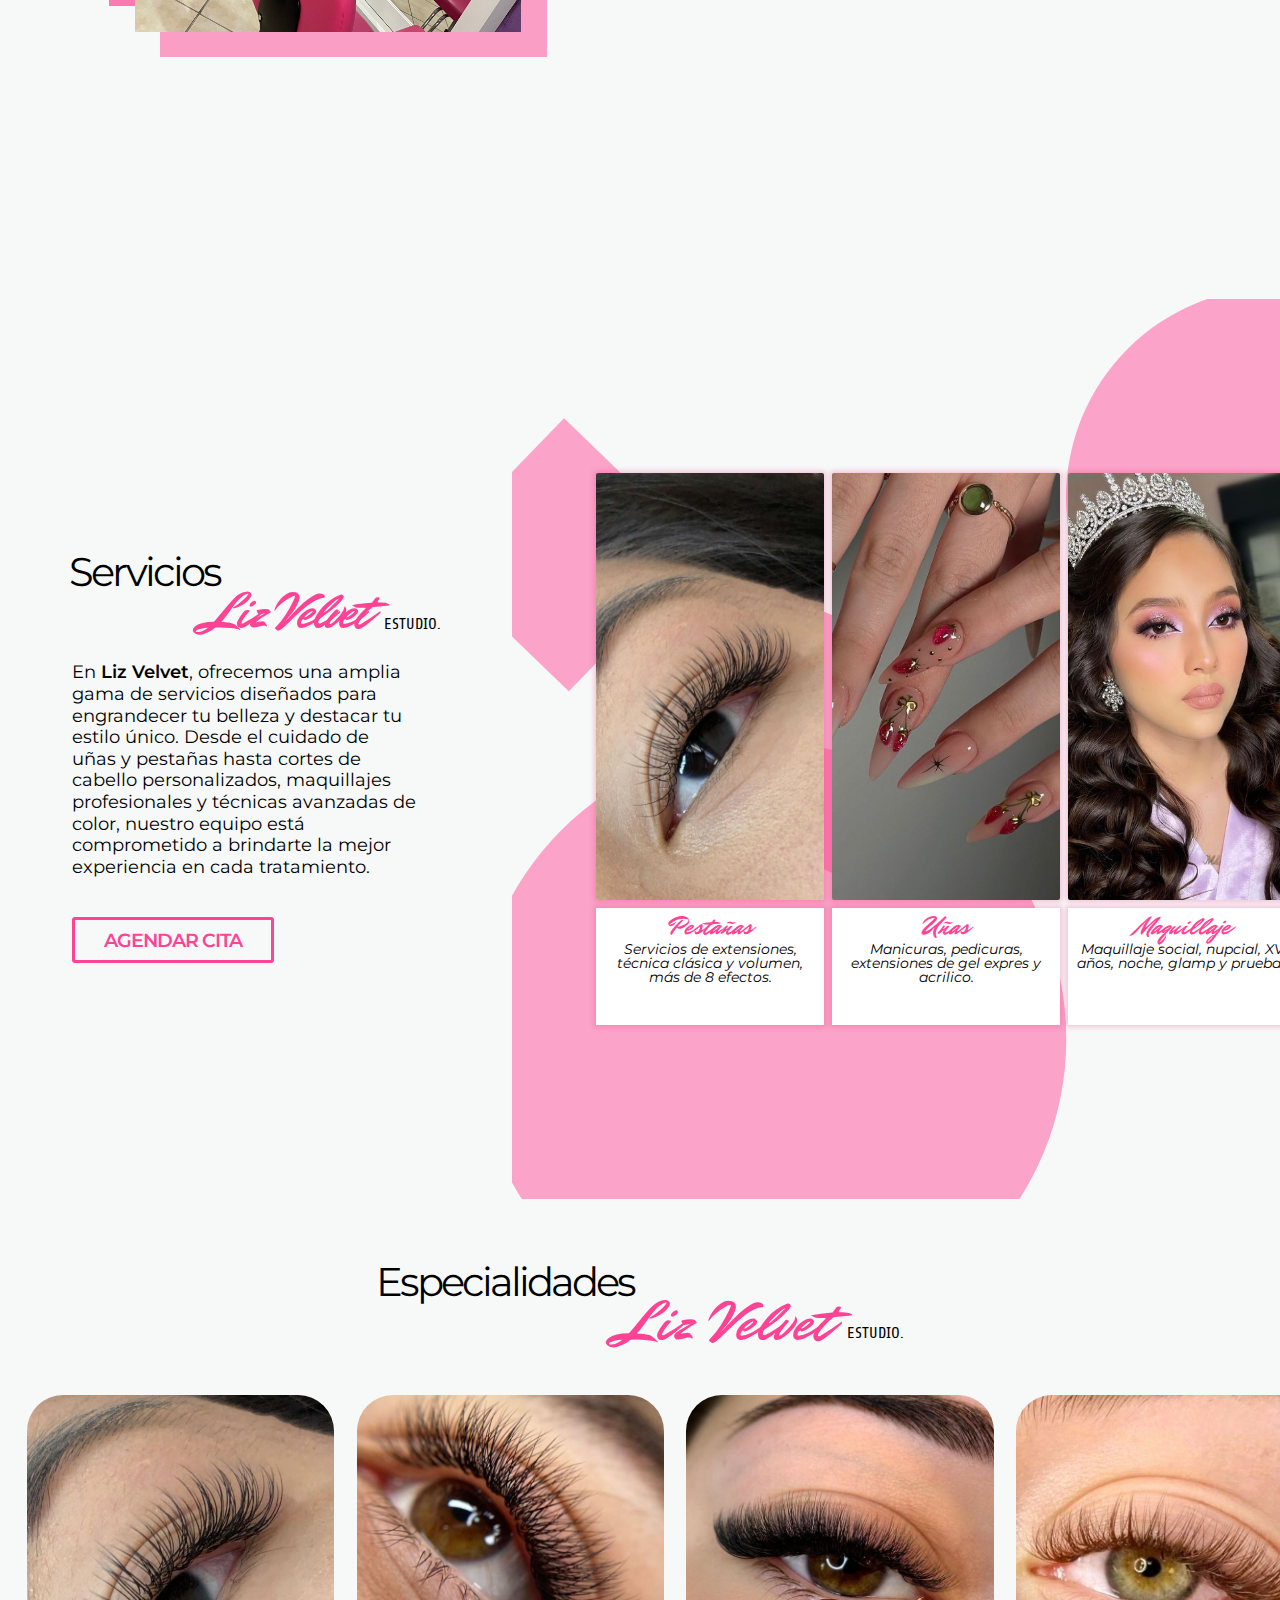
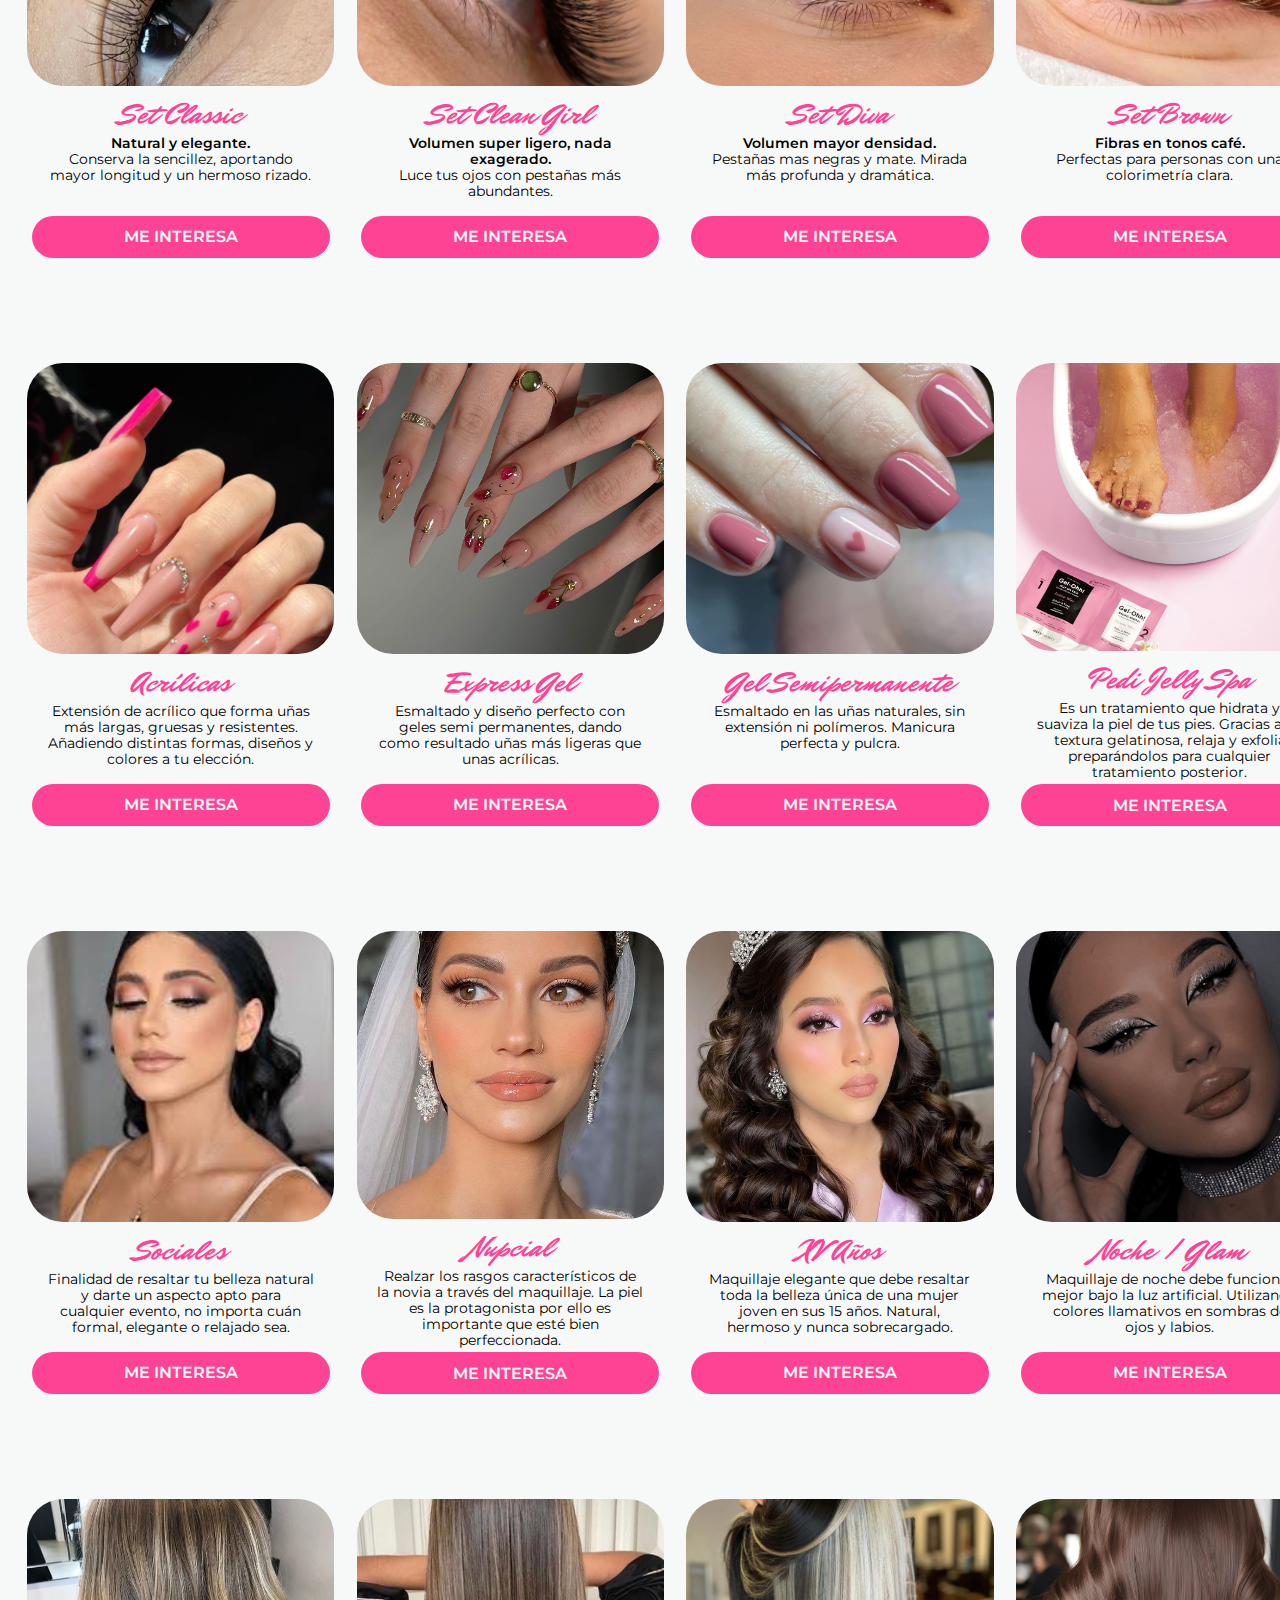
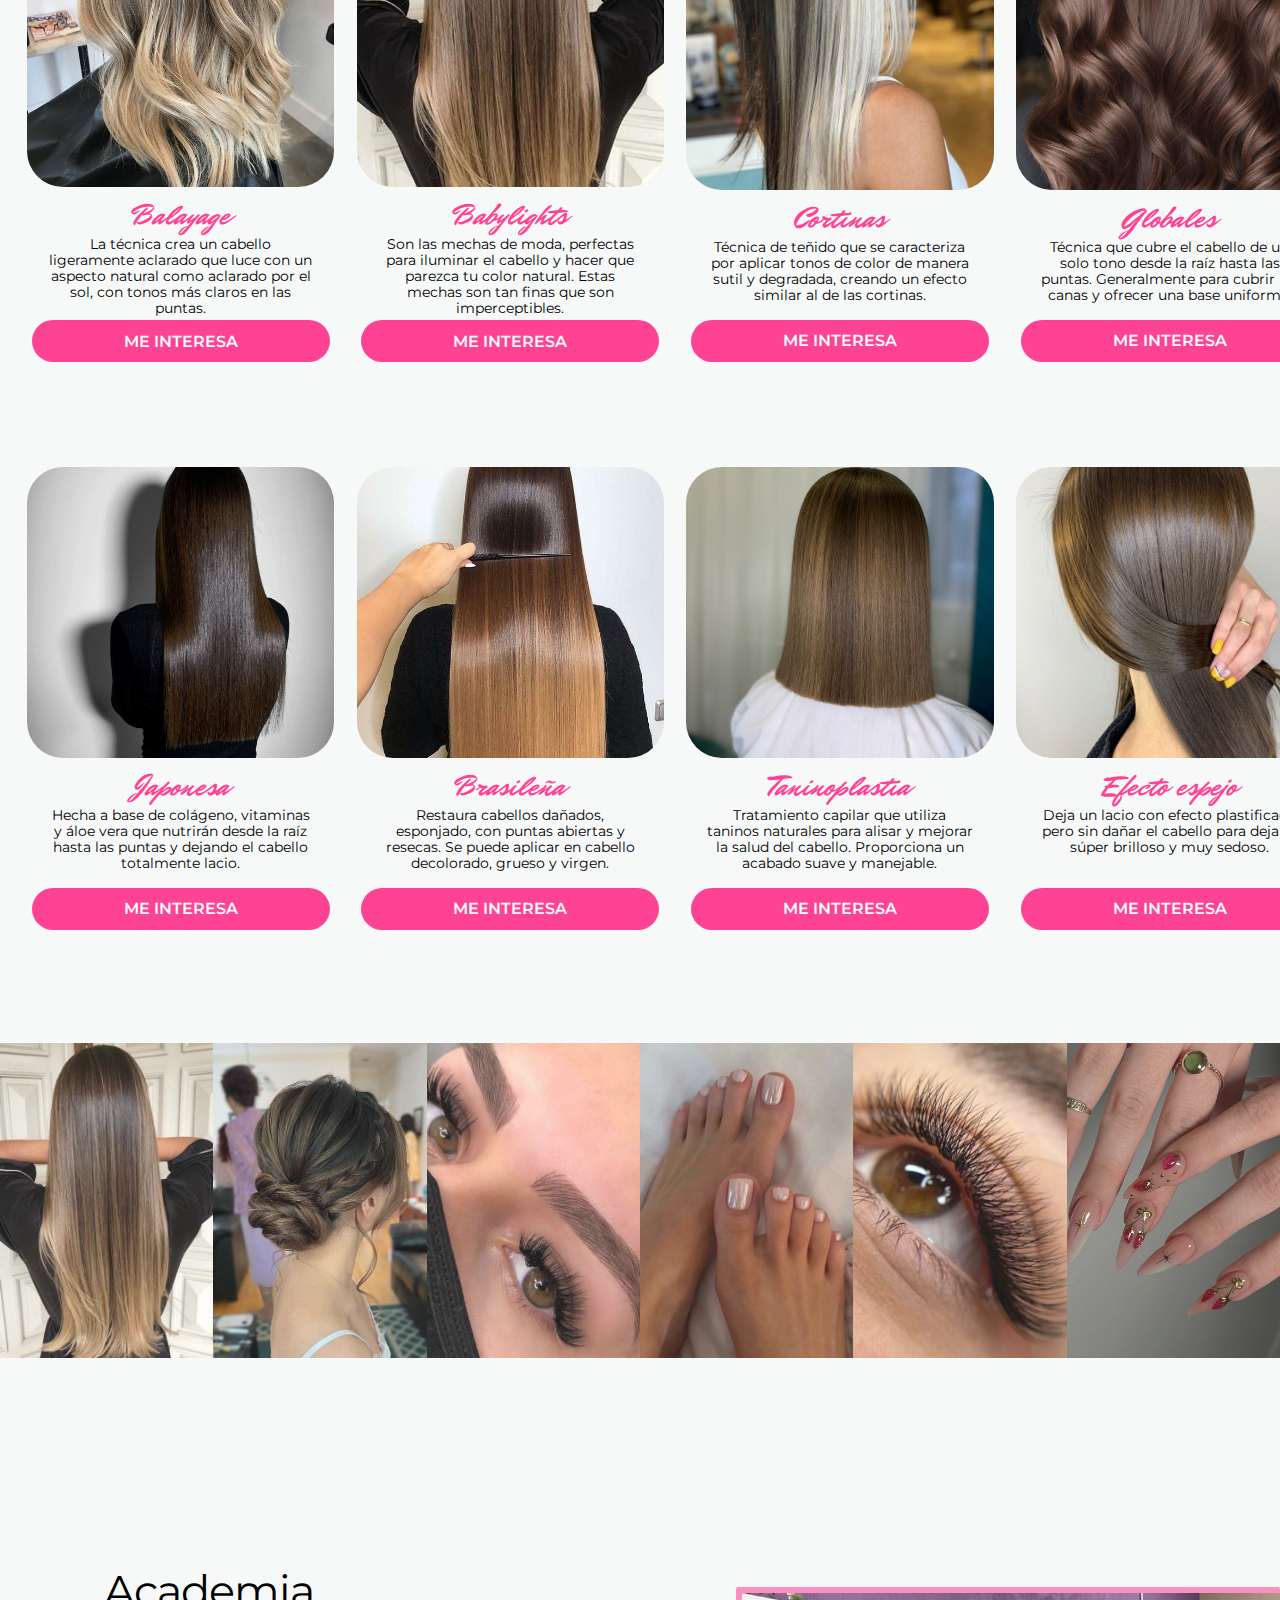
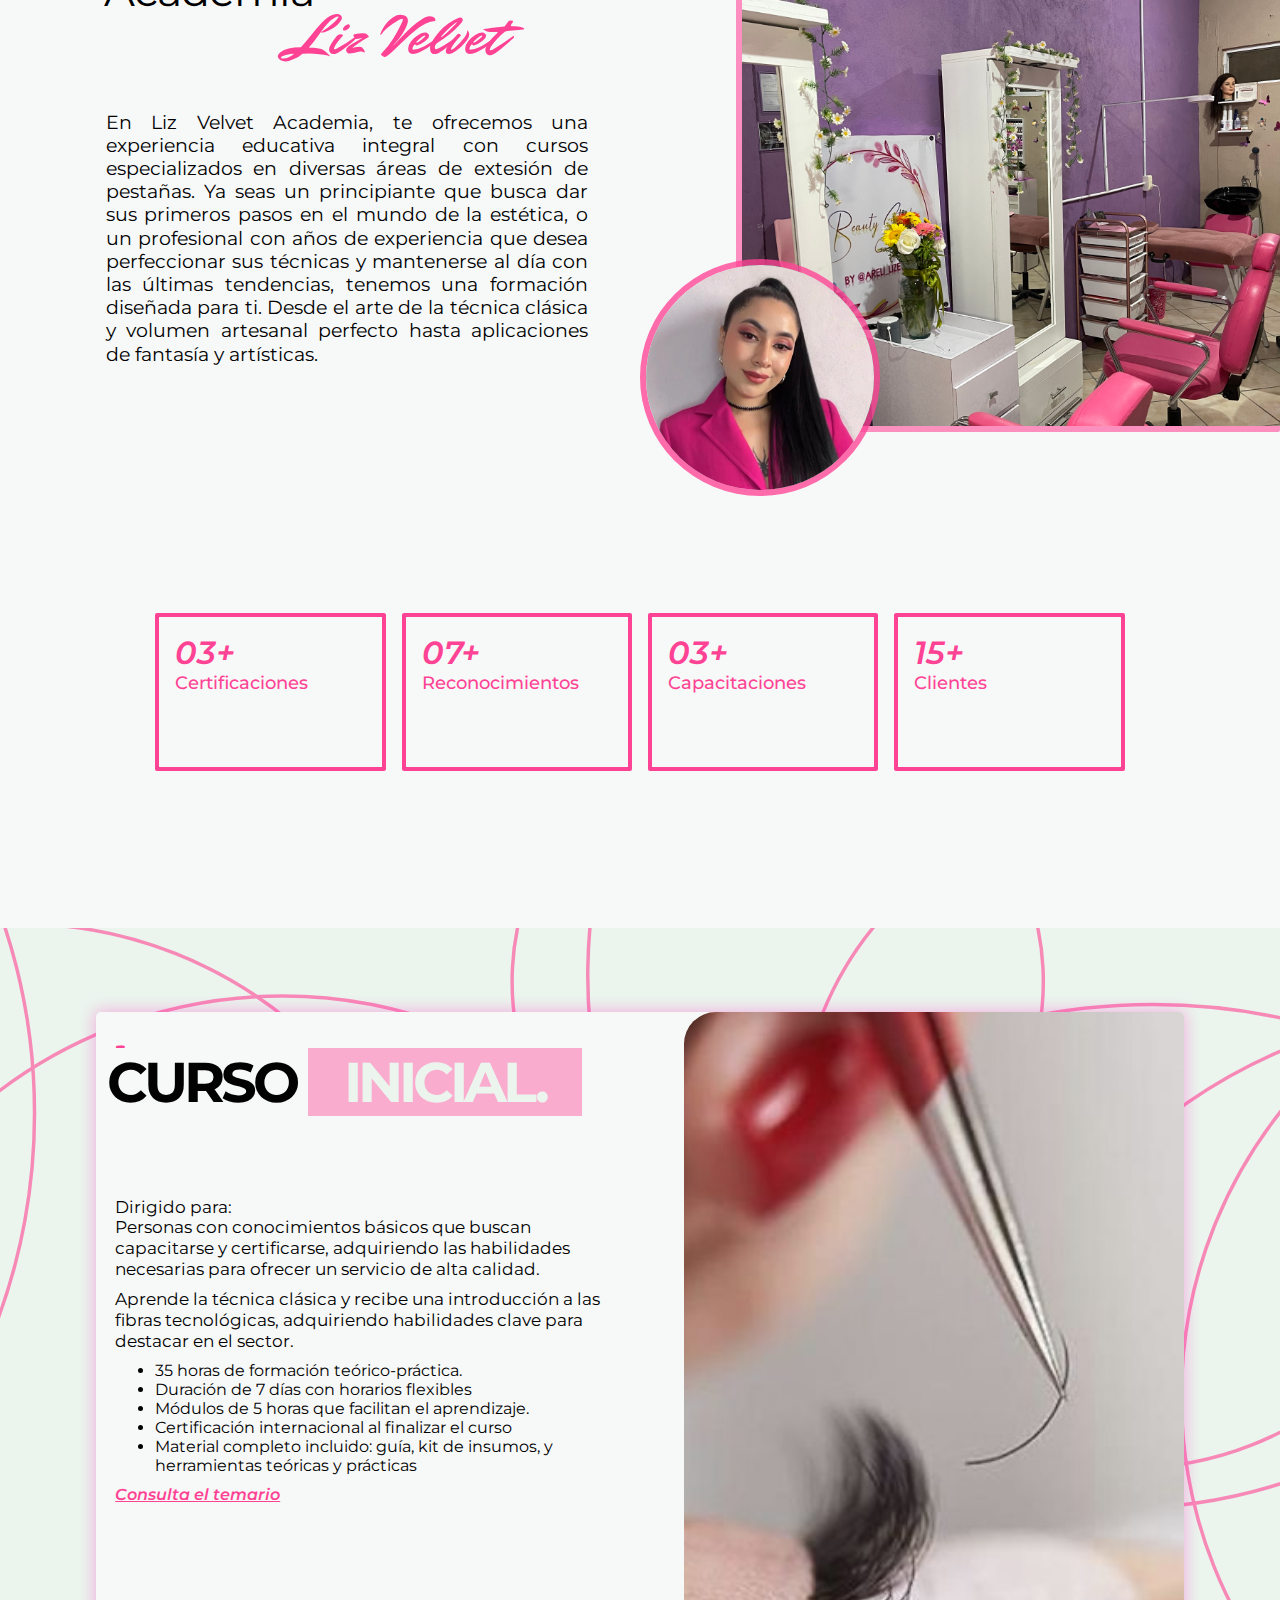
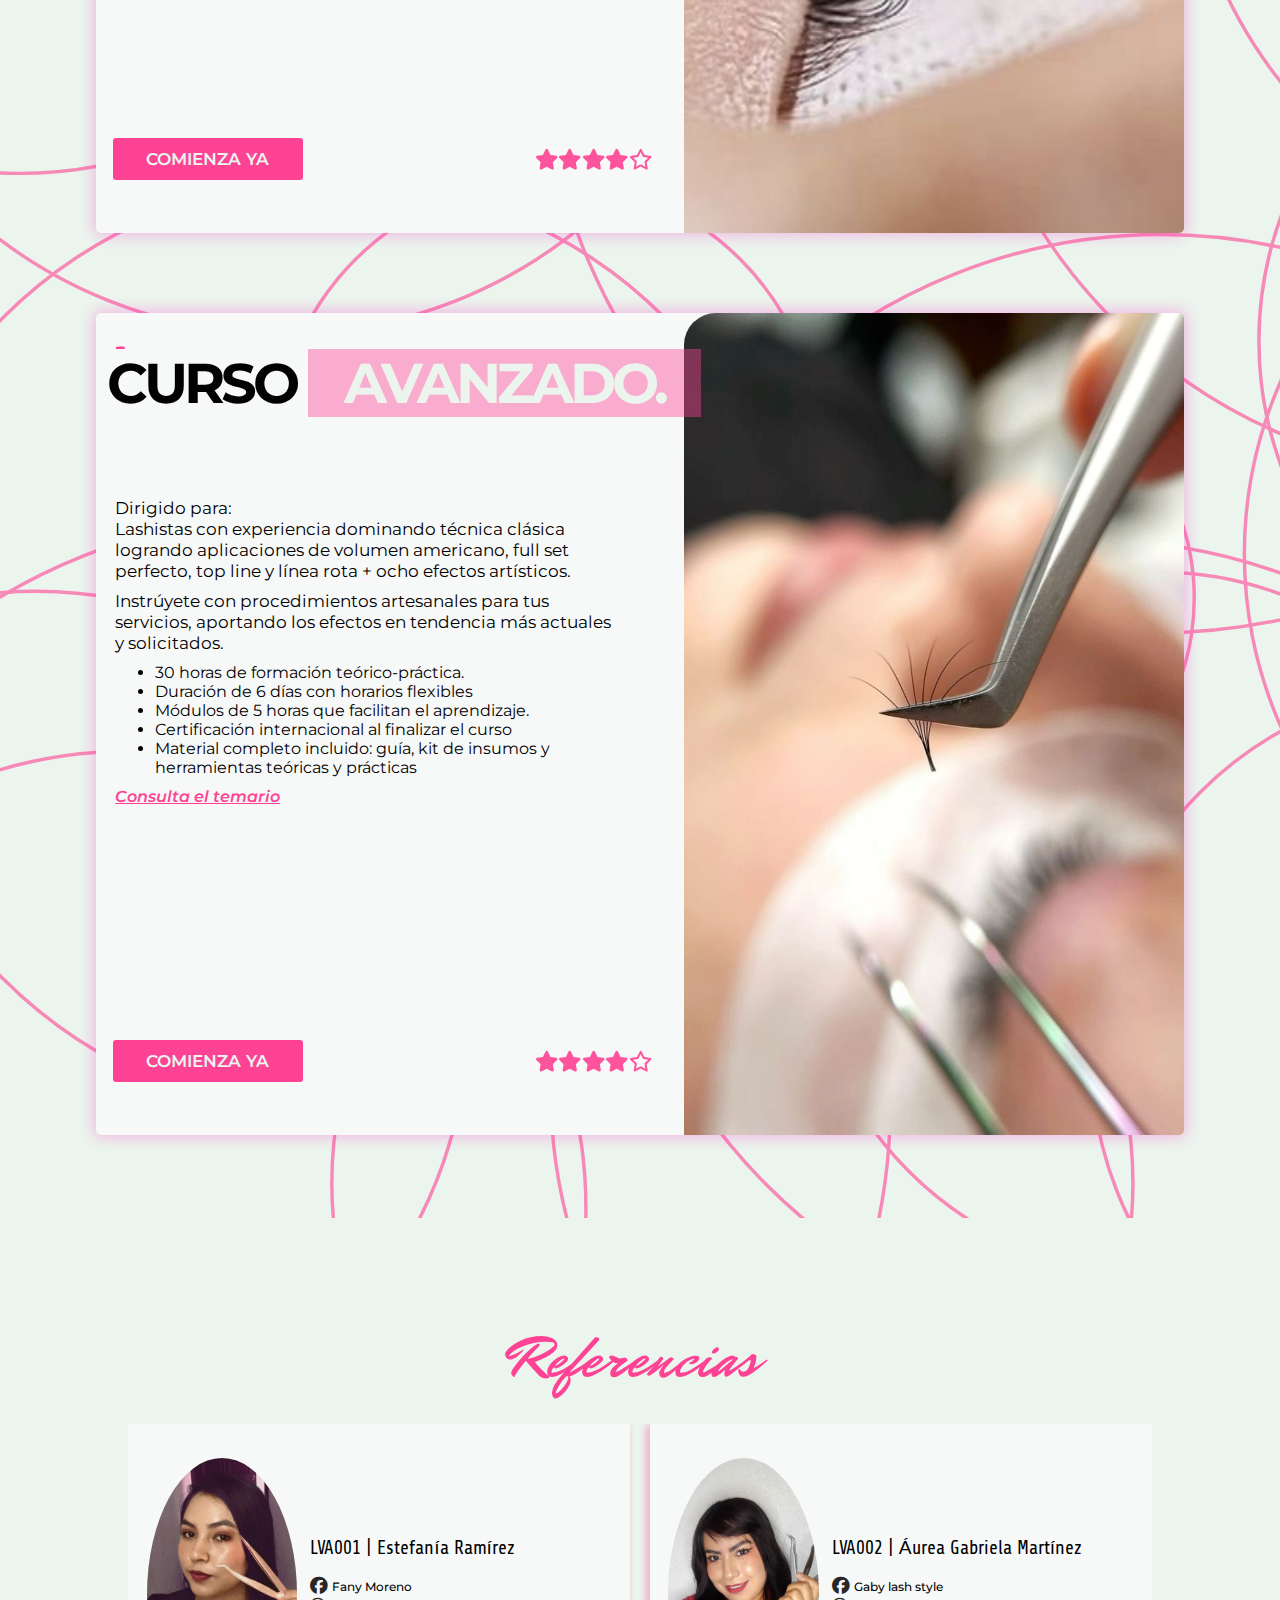
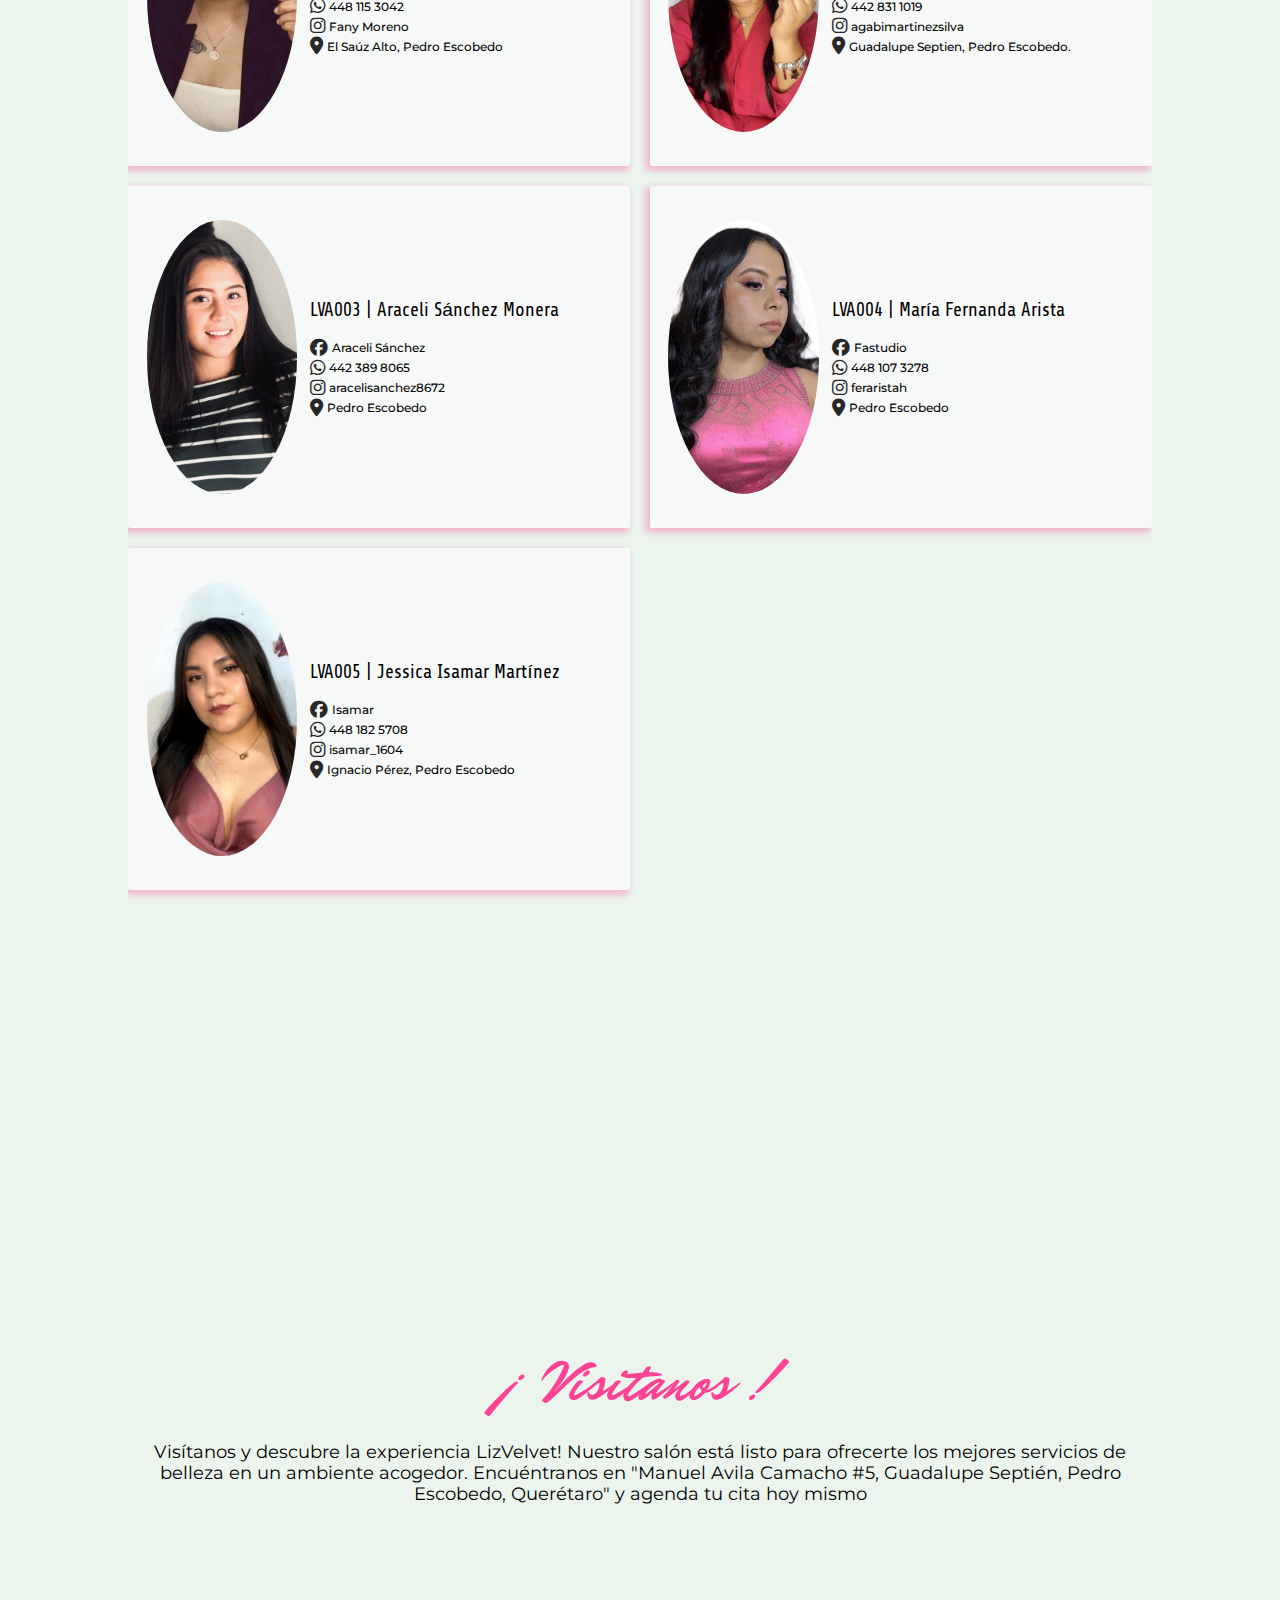
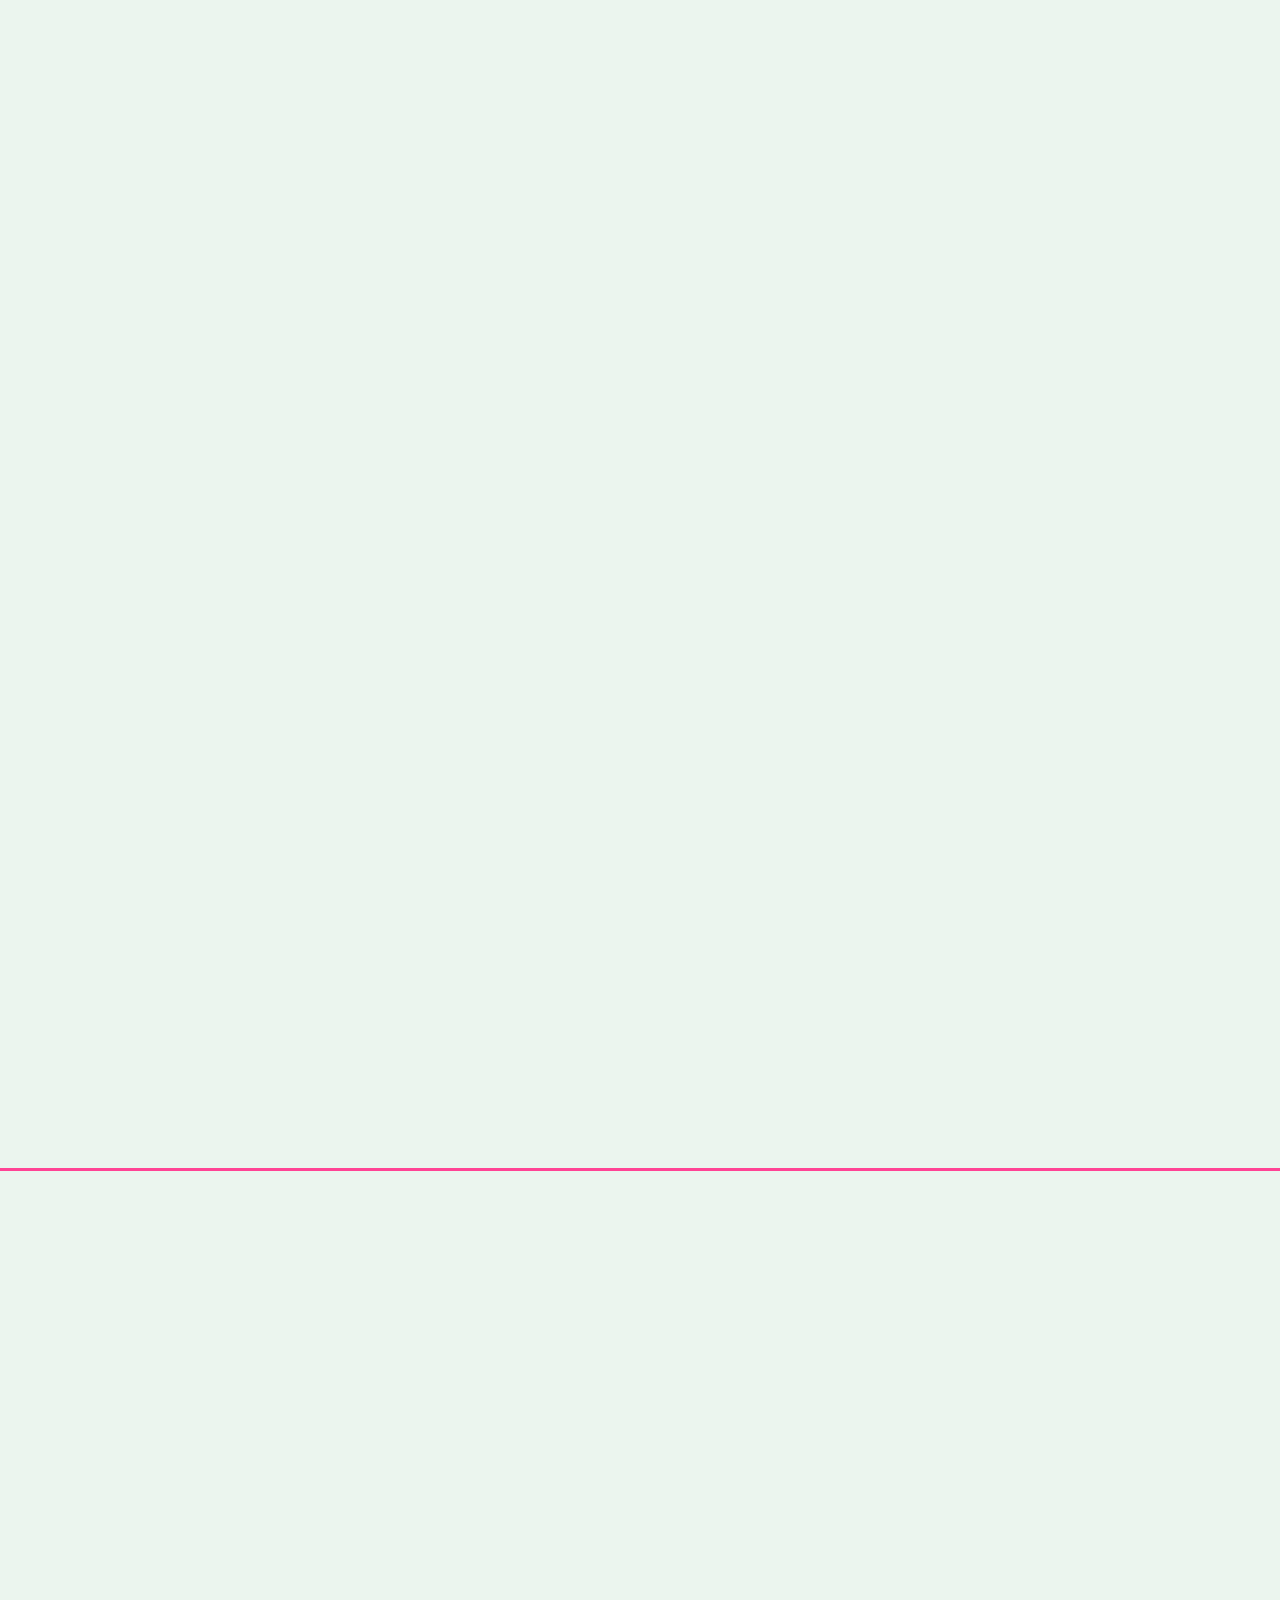
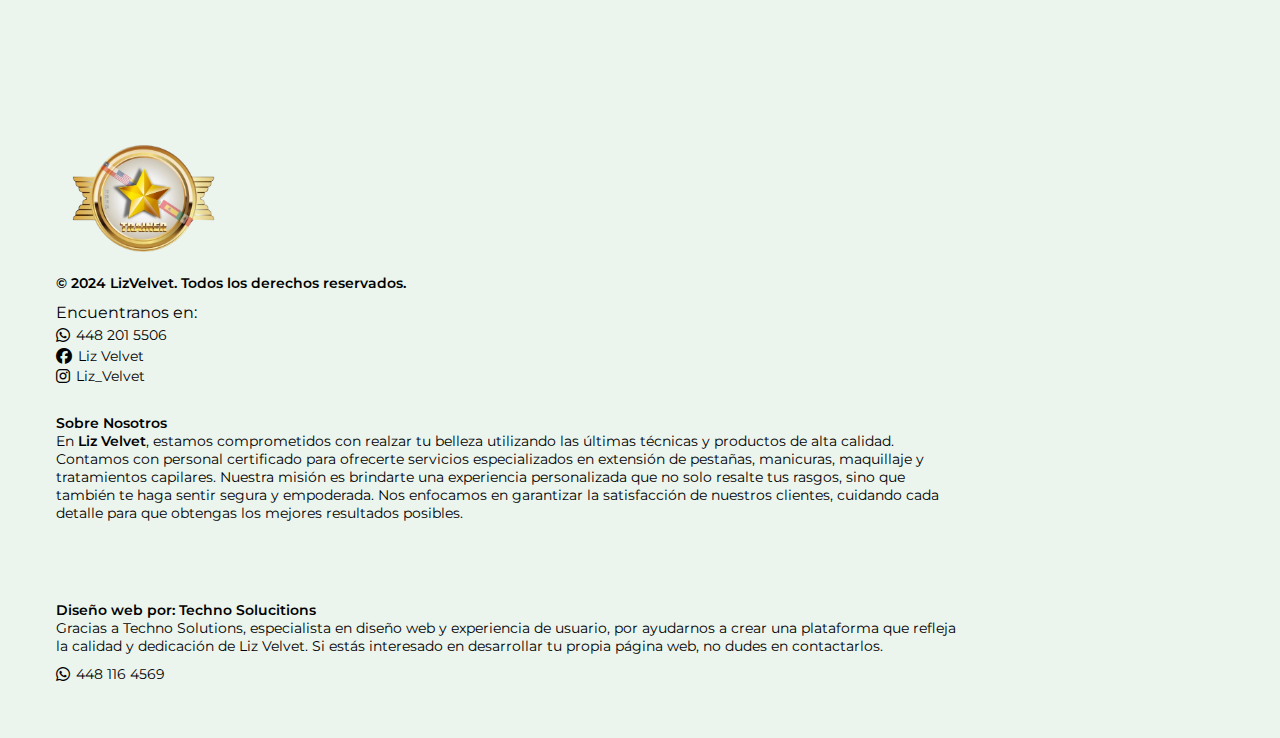
==== commit 042959b1: "Actualizacion navideña" ====
--- a/index.html
+++ b/index.html
@@ -19,6 +19,8 @@
     <link rel="stylesheet" href="/styles/referencias.css" />
     <link rel="stylesheet" href="/styles/Visitanos.css" />
     <link rel="stylesheet" href="/styles/cursos.css" />
+    <link rel="stylesheet" href="/styles/navidad.css">
+
     <link rel="icon" href="/img/ceja.png" type="image/png">
 
     <link rel="stylesheet" href="https://cdnjs.cloudflare.com/ajax/libs/font-awesome/6.2.0/css/all.min.css" />
@@ -54,6 +56,7 @@
     
     <main>
         <section id="Lizvelvet" class="home">
+
             <div id="triggerMenuMobile" class="mobile-menu" onclick="toggleOpacity()">
                 <i class="fa-solid fa-ellipsis-vertical"></i>
             </div>
@@ -1196,6 +1199,7 @@
     </footer>
 
     <script src="/actionsMessage.js"></script>
+    <script src="/navidad.js"></script>
 </body>
 
 </html>--- a/styles/style.css
+++ b/styles/style.css
@@ -13,6 +13,8 @@
 html {
     font-family: 'Montserrat', sans-serif;
     scroll-behavior: smooth;
+    overflow-x: hidden;
+
 }
 
 * {
@@ -30,6 +32,11 @@
 body {
     position: relative;
     background-color: #FFFFFF;
+
+}
+
+header{
+    overflow: hidden;
 }
 
 .navegation {
@@ -38,6 +45,7 @@
     height: 7.7vh;
     background-color: #FFF;
     z-index: 150;
+    overflow: hidden;
 }
 
 
@@ -170,7 +178,9 @@
 
 @media screen and (max-width: 768px) {
 
-
+    main{
+        overflow-x: hidden;
+    }
     .navegation {
         width: 100%;
         height: 7vh;
--- a/styles/inicio.css
+++ b/styles/inicio.css
@@ -7,11 +7,13 @@
   }
 
 .home{
+    position: relative;
     width: 100%;
     height: 101vh;
     padding-top: 7.75vh;
     background-color: var(--background-color);
     display: flex;
+    overflow: hidden;
 }
 
 .home .presentation{
--- a/styles/navidad.css
+++ b/styles/navidad.css
@@ -0,0 +1,30 @@
+.snowflake {
+    top: 0rem;
+    position: absolute;
+    color: rgb(255, 255, 255);
+    animation: fall linear infinite;
+    animation-duration: 10s;
+    user-select: none;
+    z-index: 10;
+  }
+
+  @keyframes fall {
+    0% {
+      transform: translateY(-10px) translateX(0);
+    }
+    50% {
+      transform: translateY(50vh) translateX(18px);
+    }
+    100% {
+      transform: translateY(100vh) translateX(-18px);
+    }
+  }
+
+  @keyframes sway {
+    0%, 100% {
+      transform: translateX(0);
+    }
+    50% {
+      transform: translateX(15px);
+    }
+  }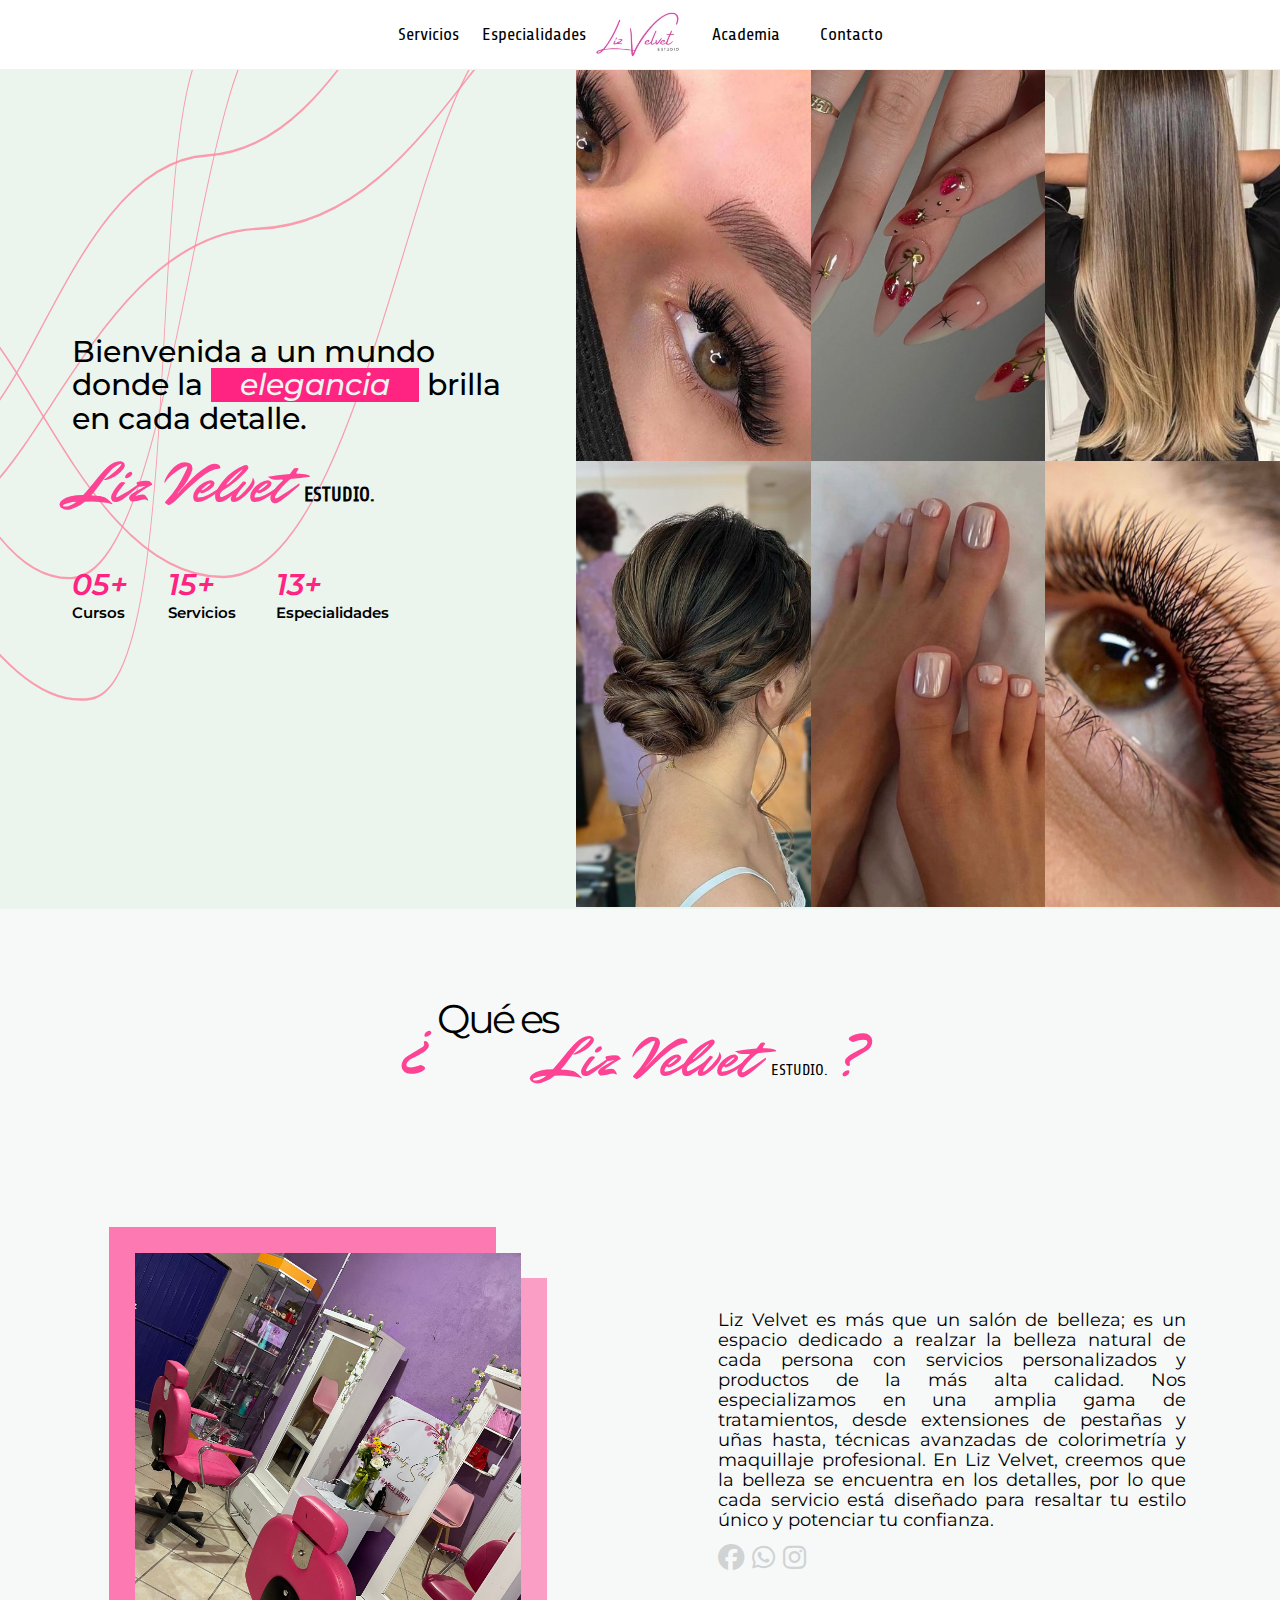
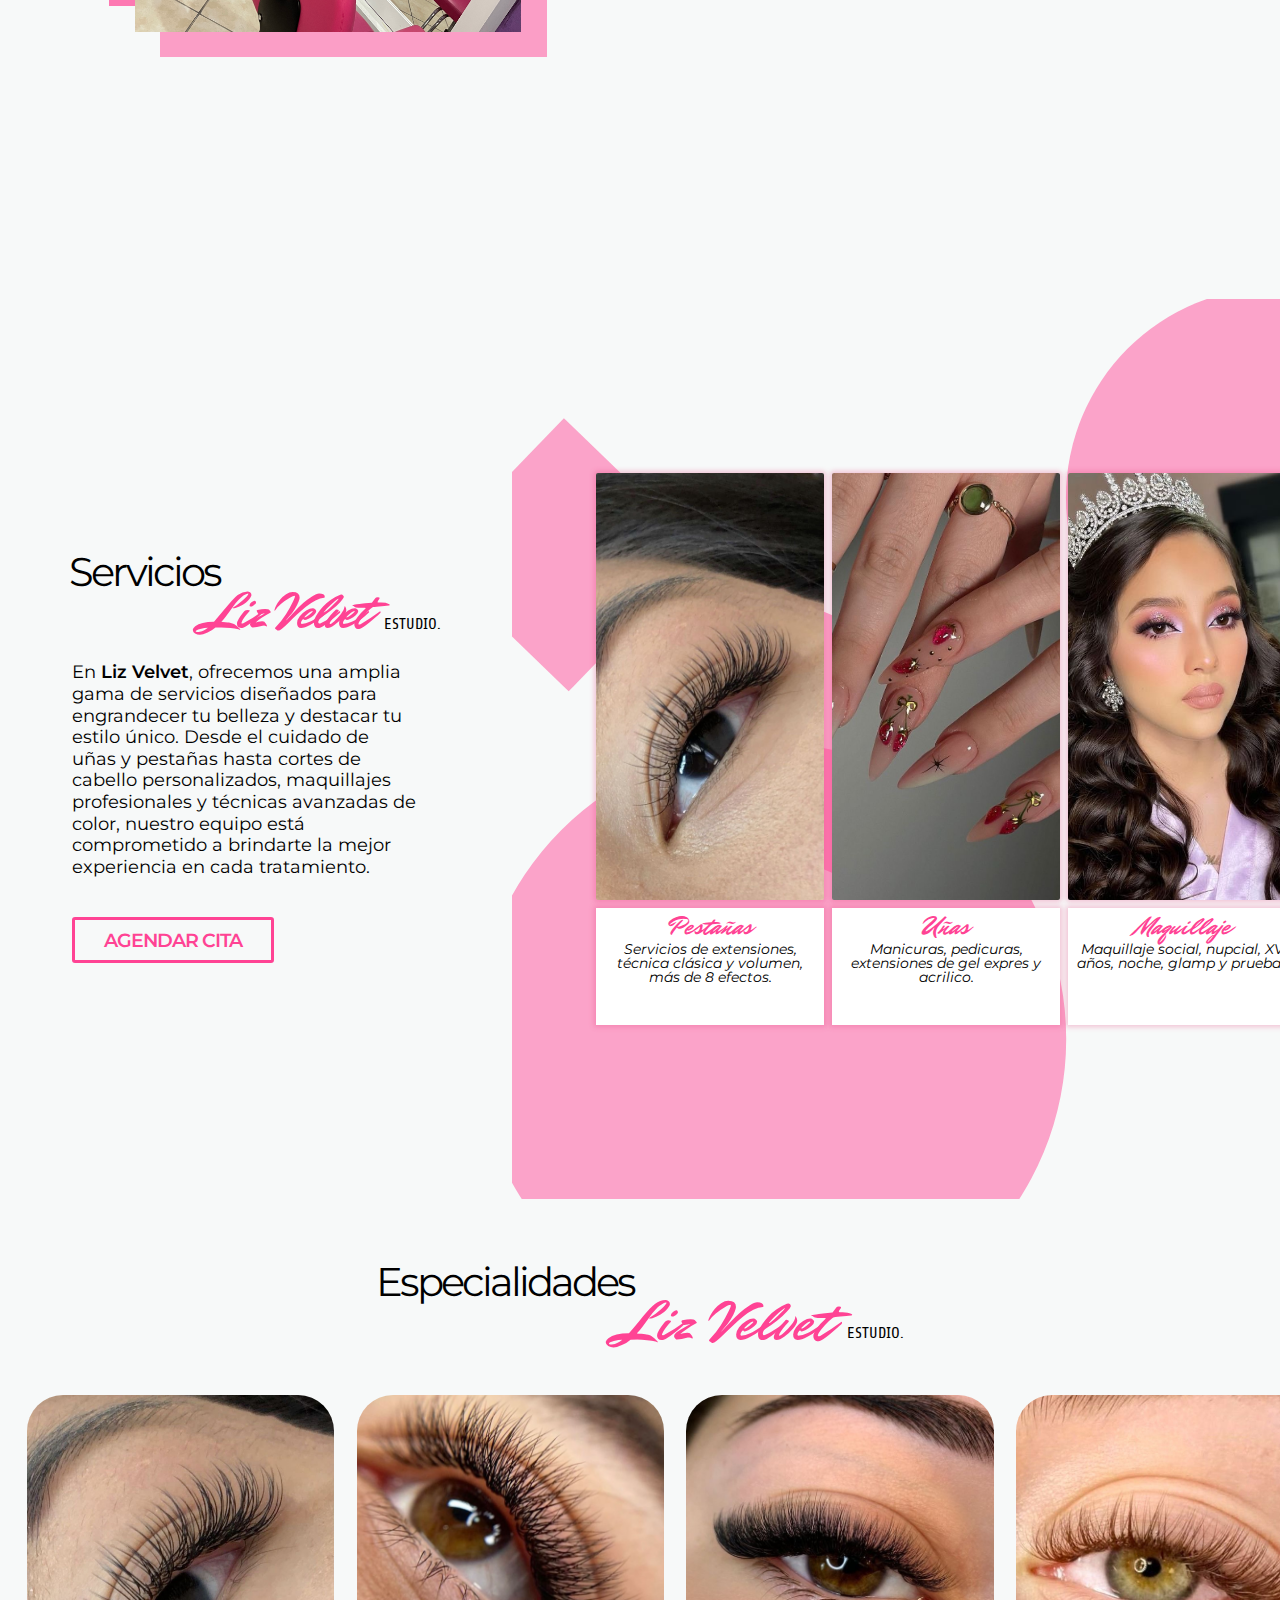
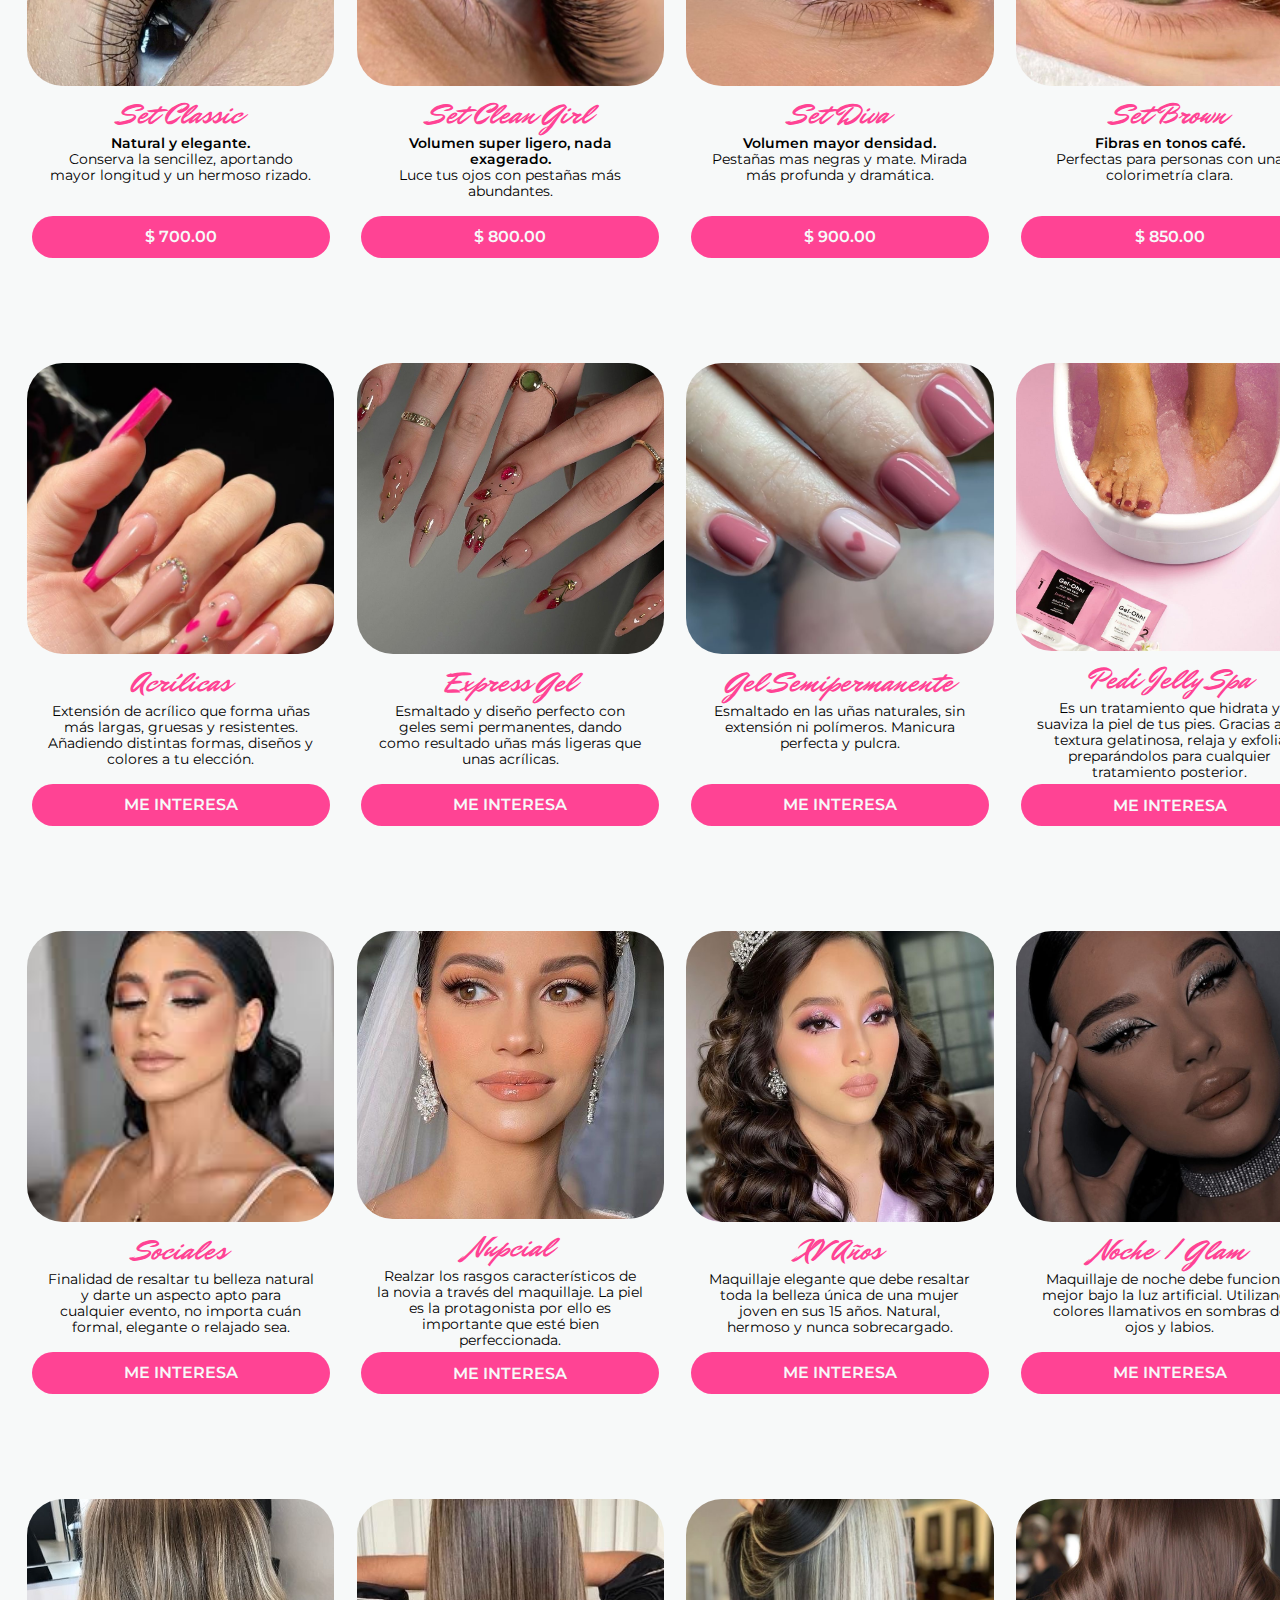
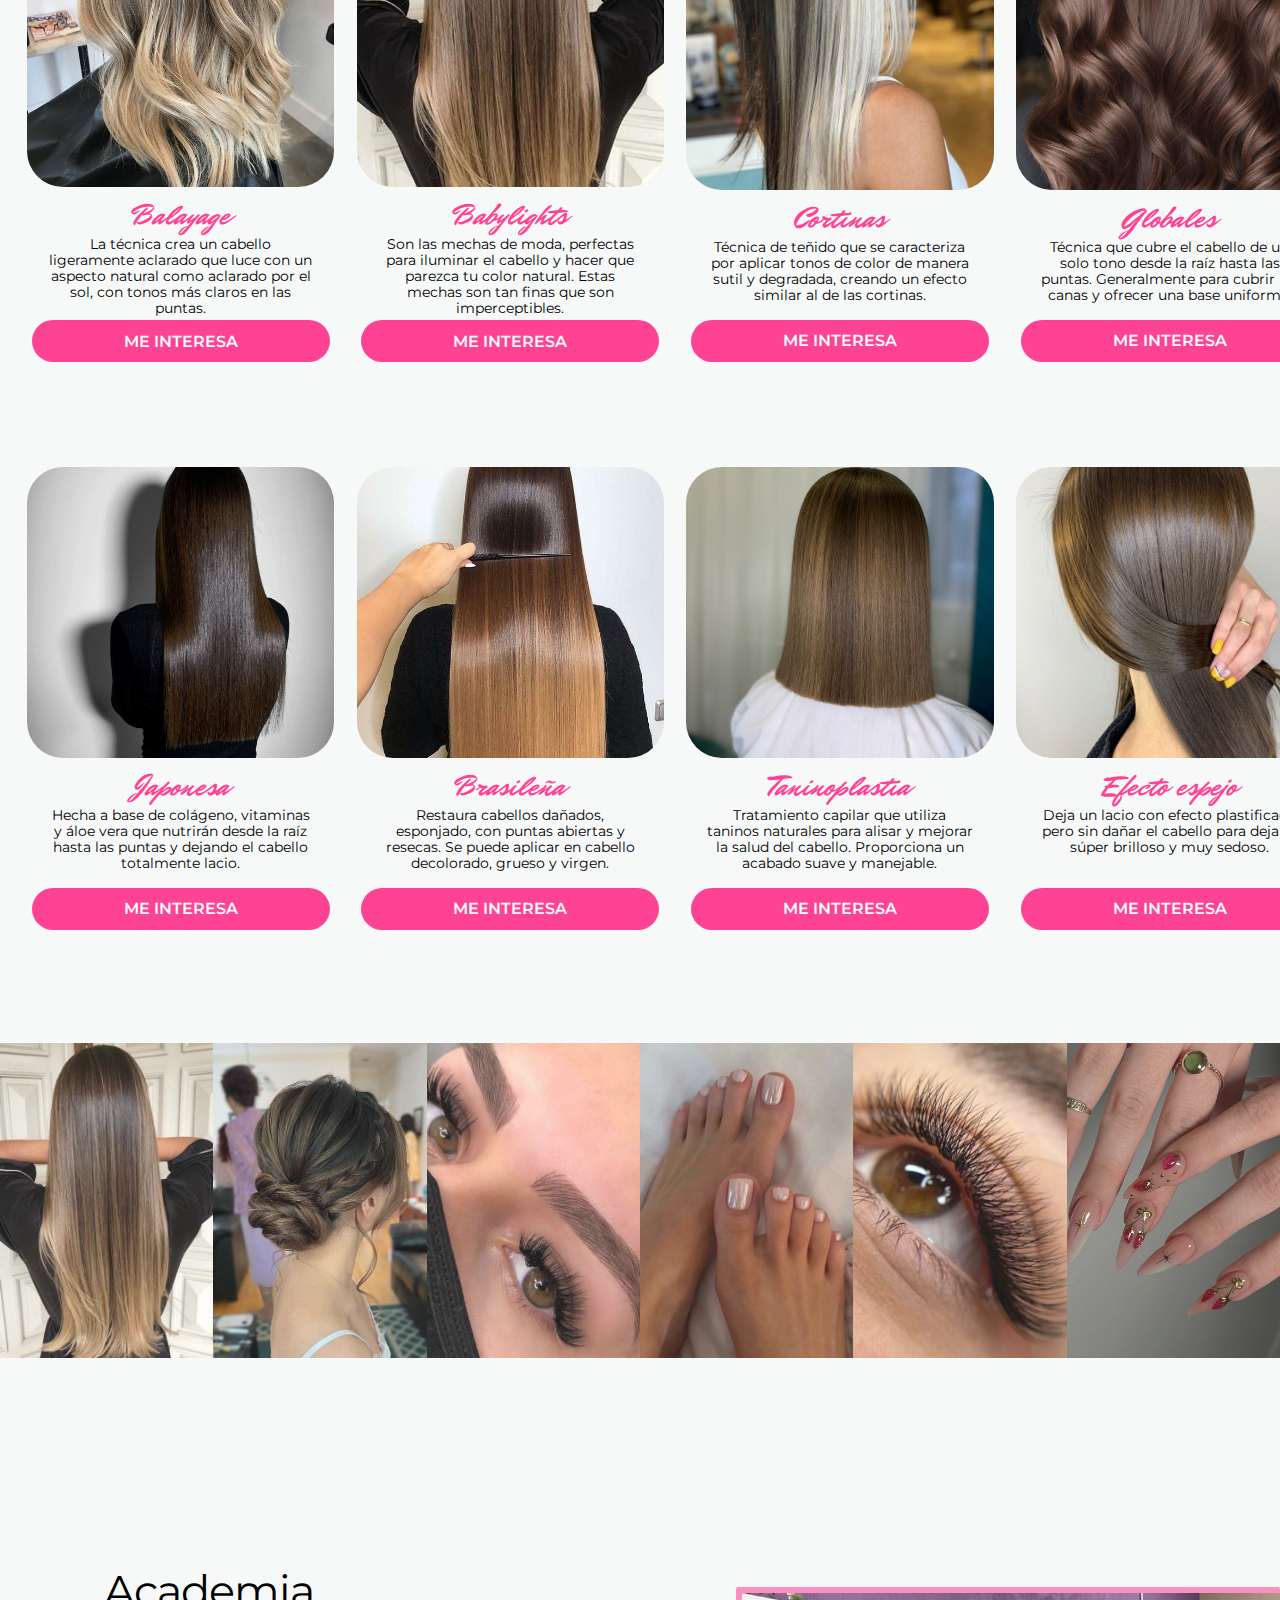
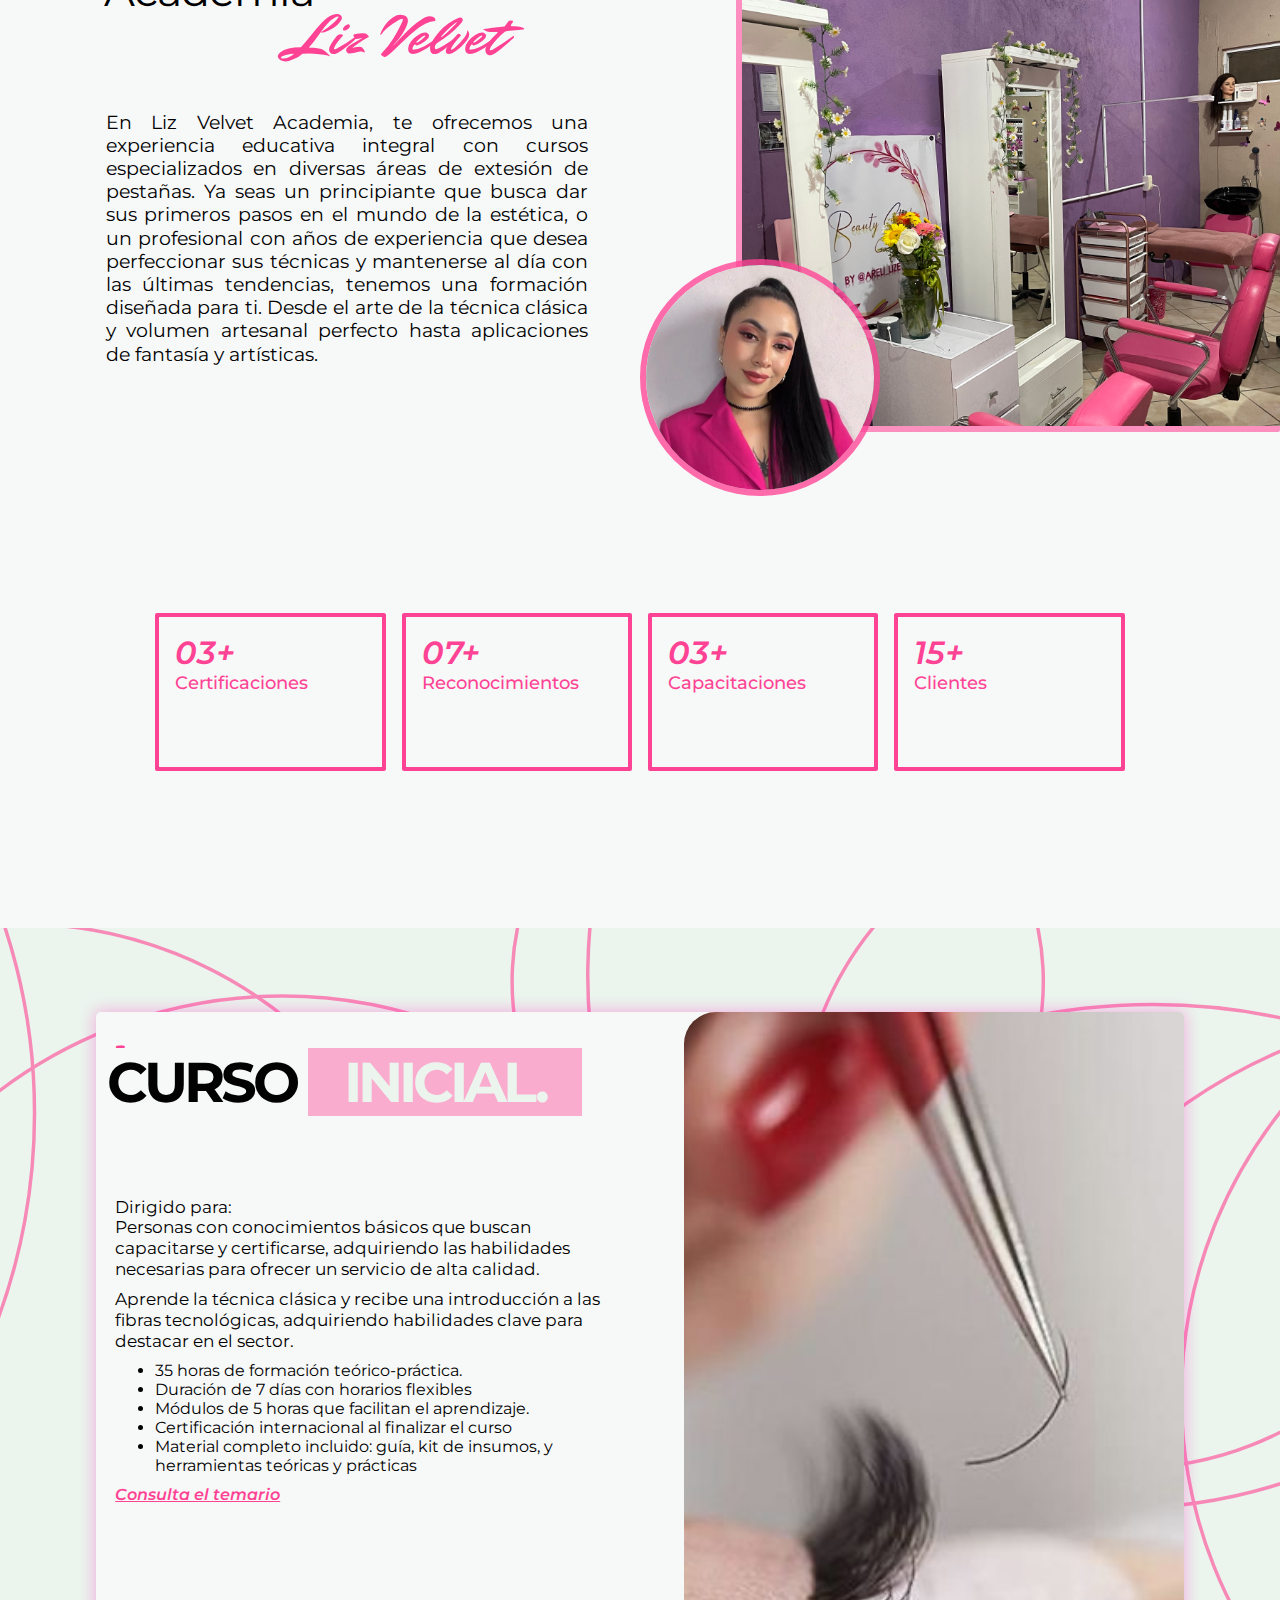
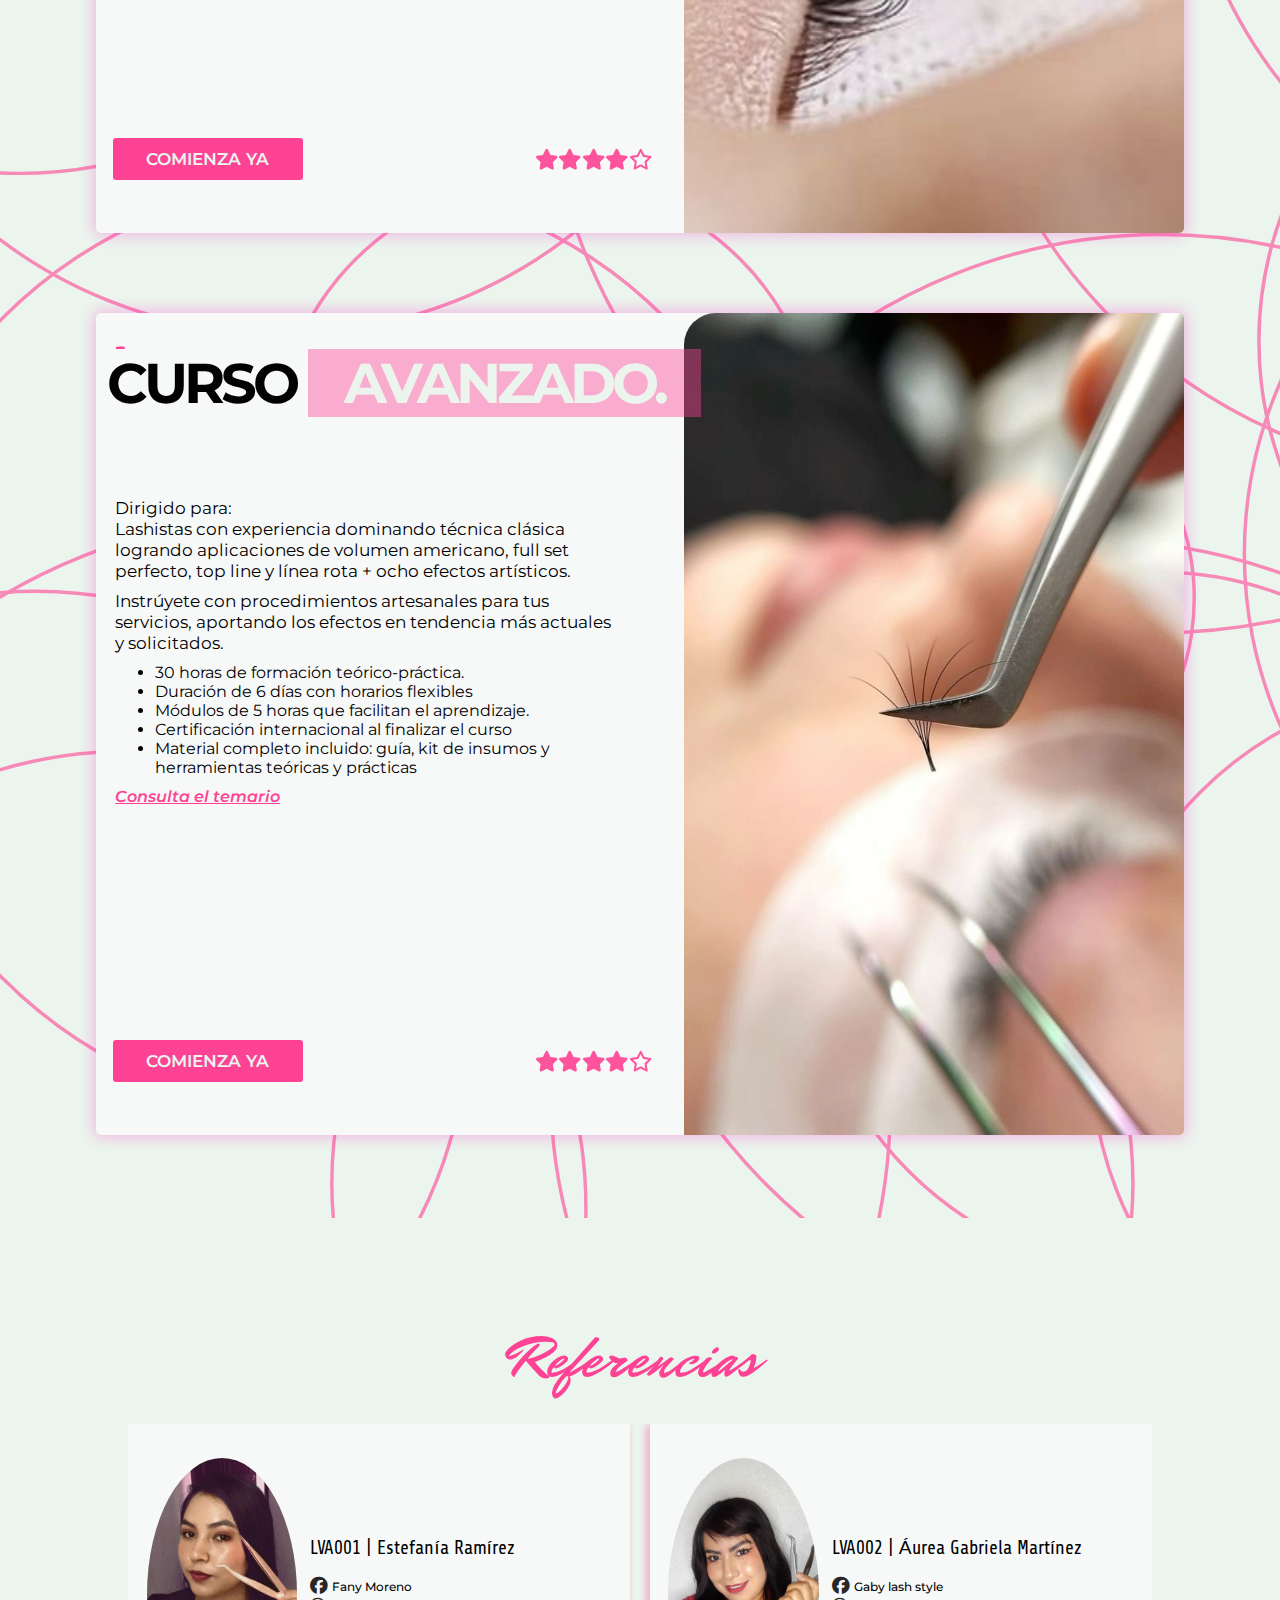
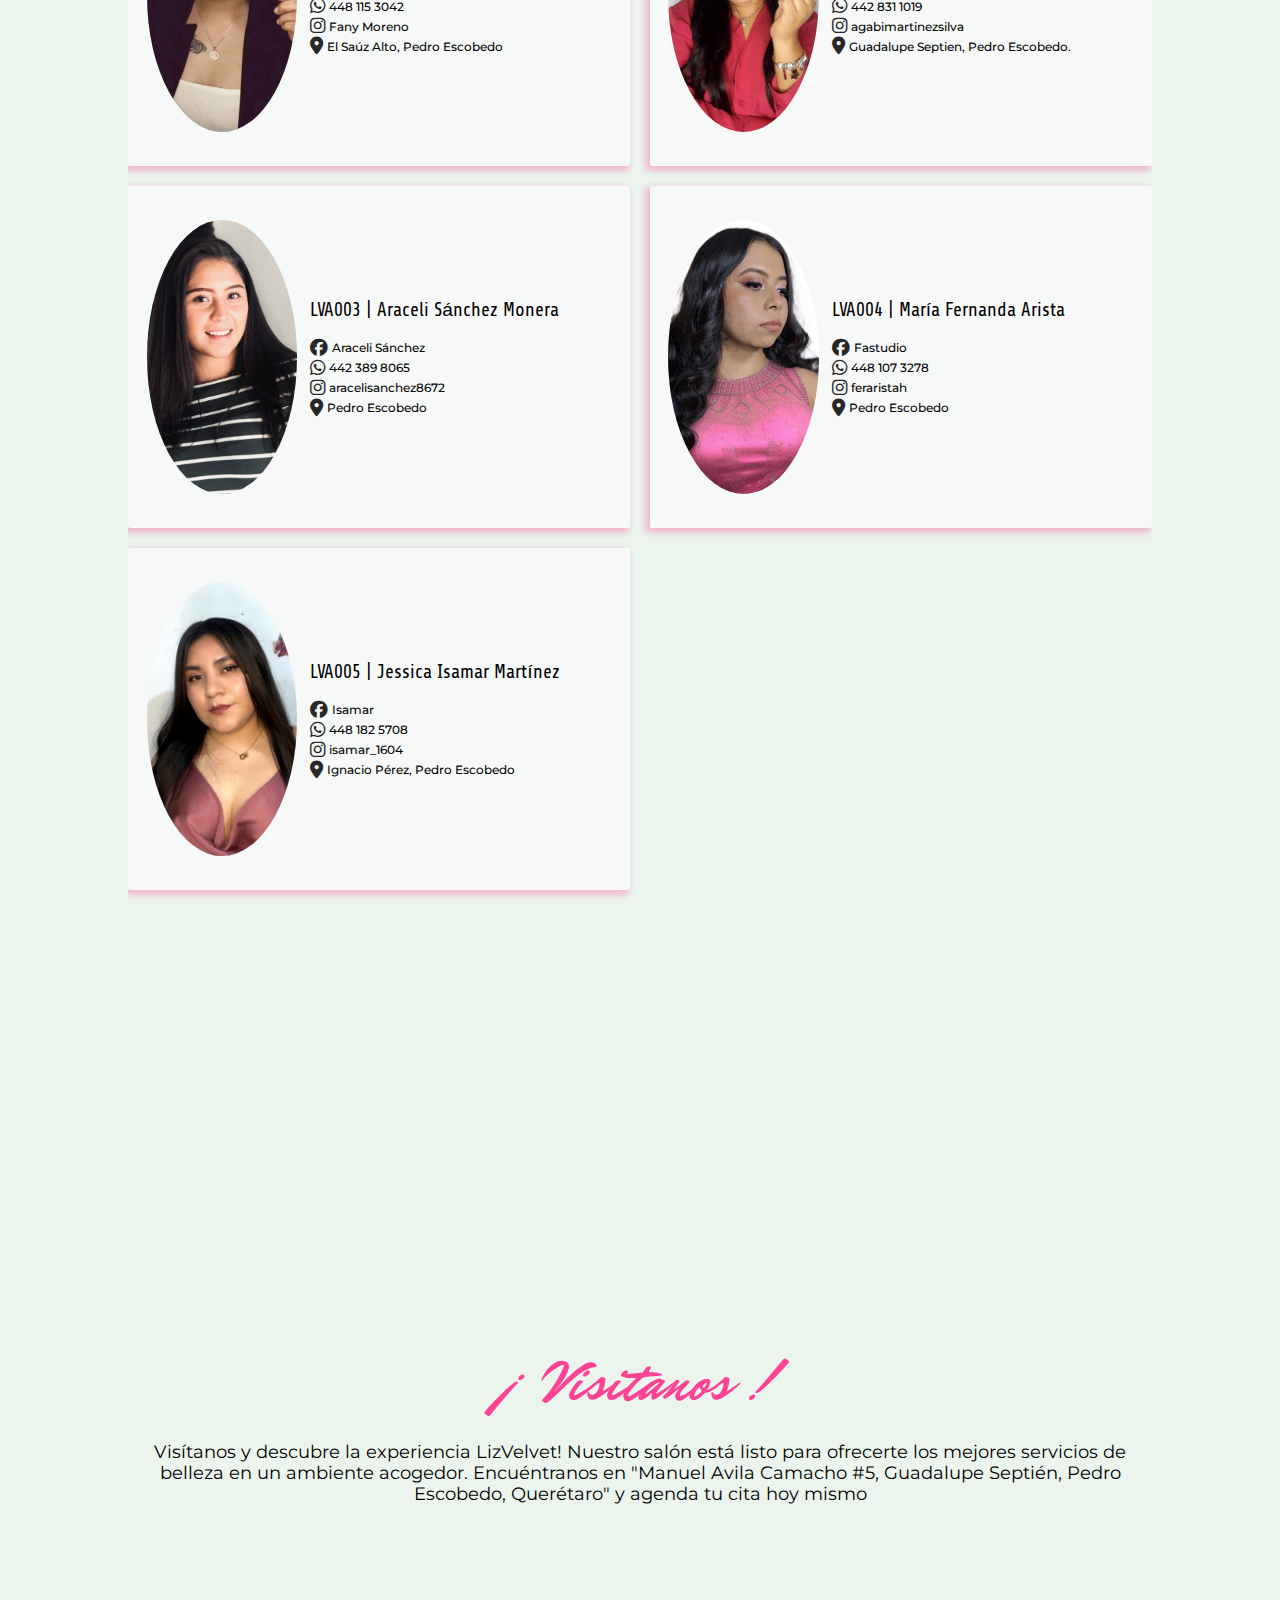
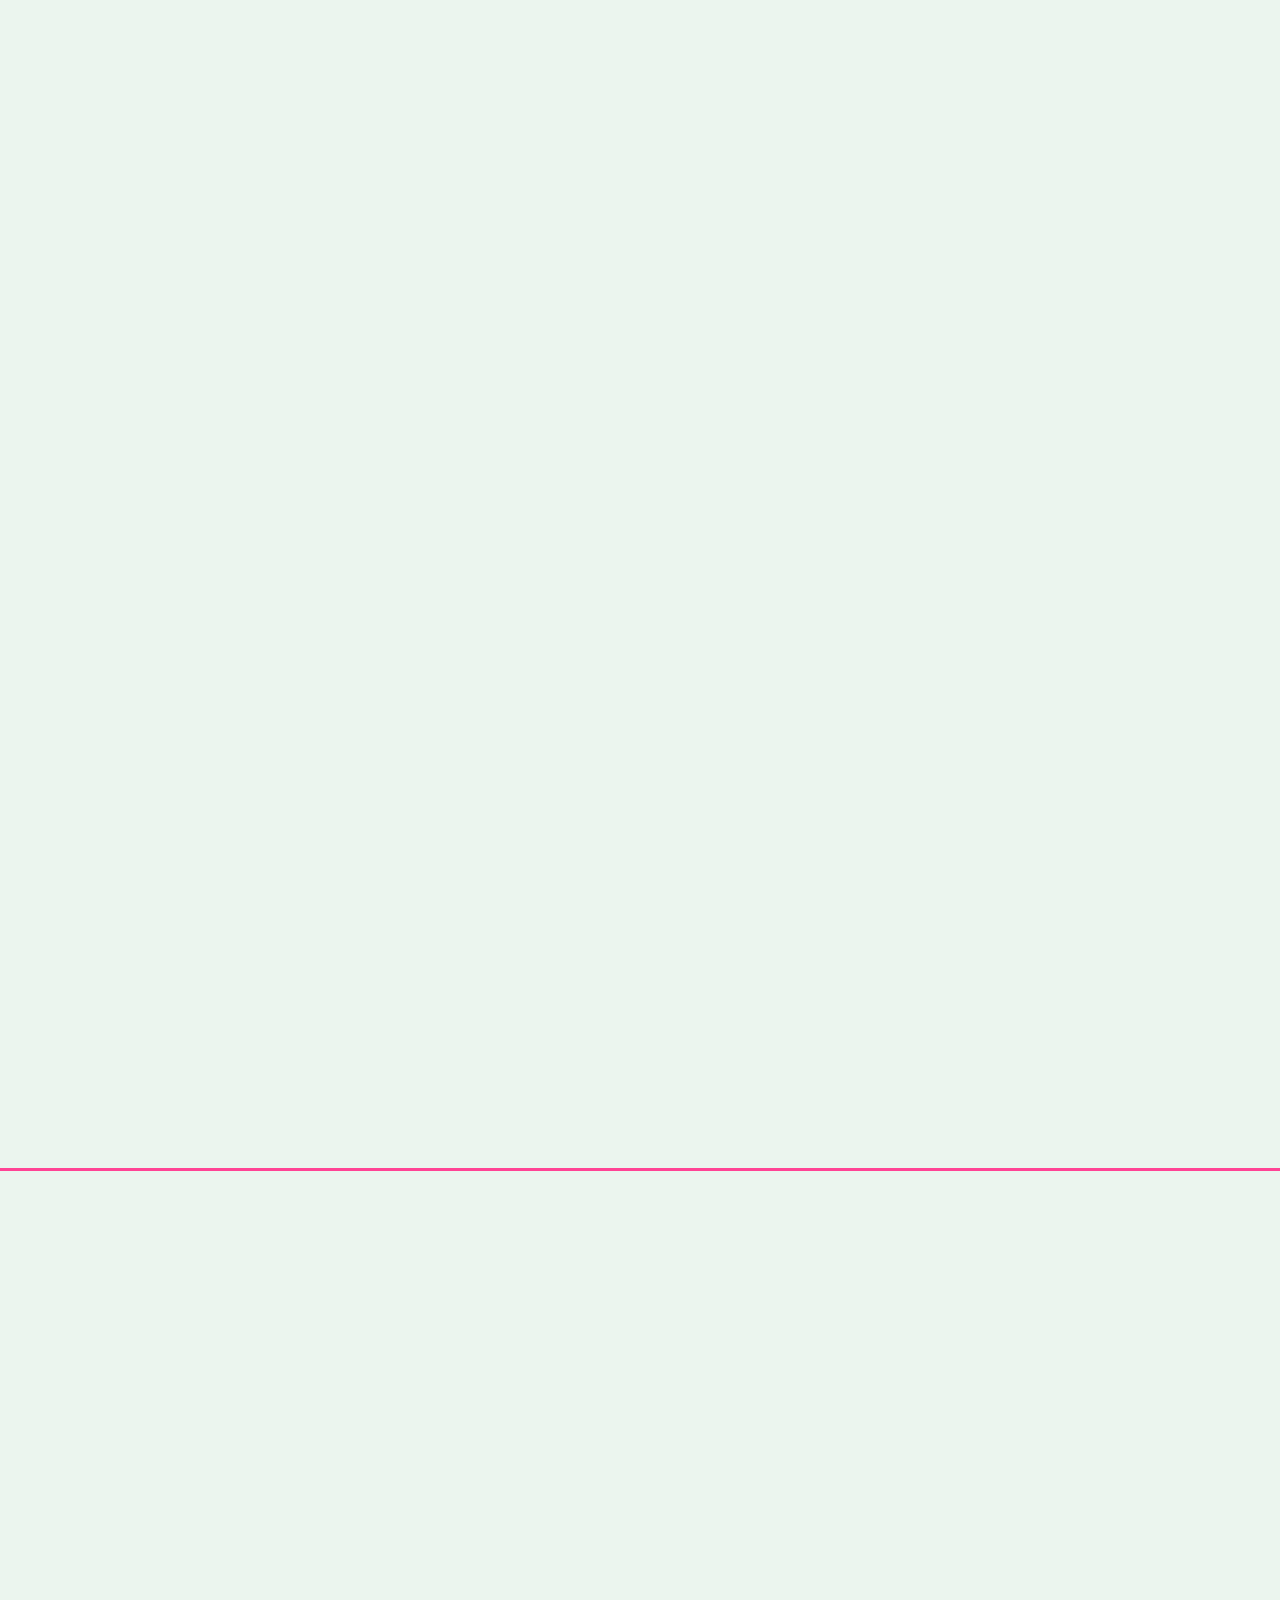
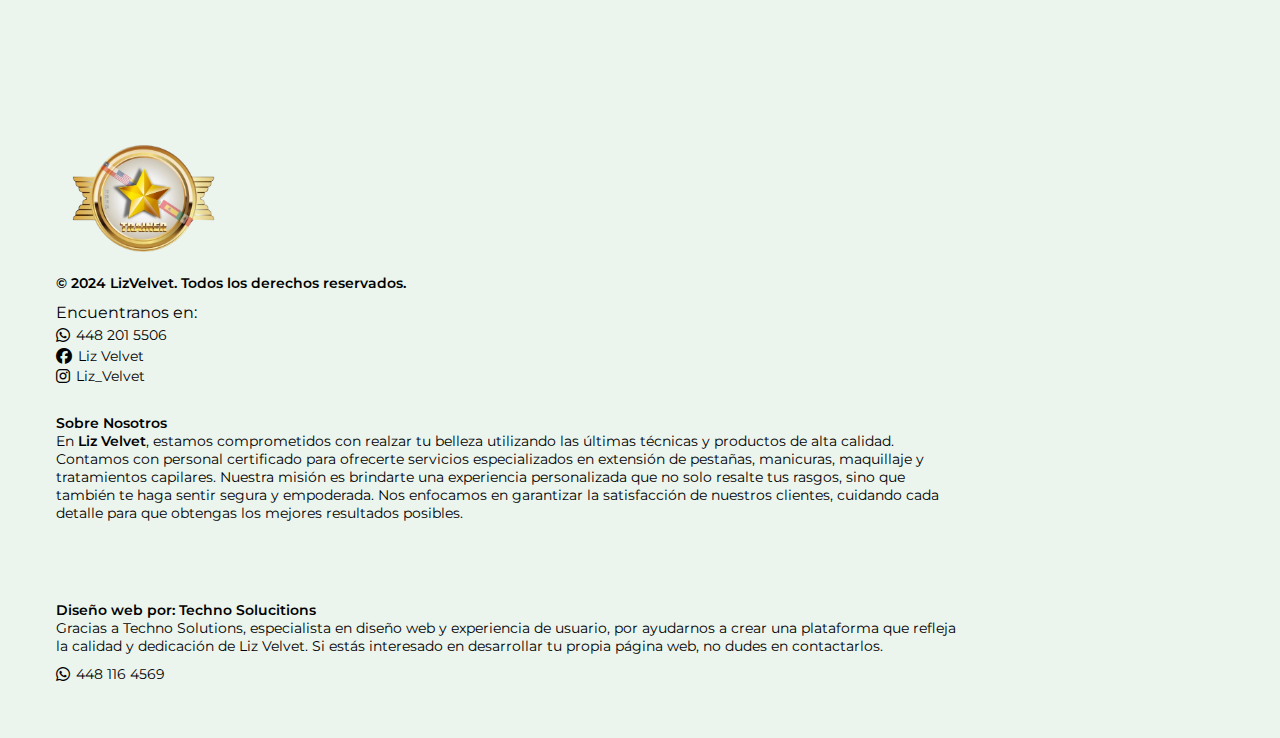
==== commit 4d472f46: "New service Half" ====
--- a/index.html
+++ b/index.html
@@ -19,7 +19,6 @@
     <link rel="stylesheet" href="/styles/referencias.css" />
     <link rel="stylesheet" href="/styles/Visitanos.css" />
     <link rel="stylesheet" href="/styles/cursos.css" />
-    <link rel="stylesheet" href="/styles/navidad.css">
 
     <link rel="icon" href="/img/ceja.png" type="image/png">
 
@@ -383,7 +382,7 @@
                                 hermoso rizado.
                             </p>
                         </div>
-                        <div class="especialidades-btn"><a onclick="enviarMensaje('Pestañas Set Classic')">ME INTERESA</a></div>
+                        <div class="especialidades-btn"><a onclick="enviarMensaje('Pestañas Set Classic')">$ 700.00</a></div>
                     </div>
                     <div class="card-especialidades cards-pestañas ">
                         <div class="especialidades-img">
@@ -395,7 +394,7 @@
                                 abundantes.
                             </p>
                         </div>
-                        <div class="especialidades-btn"><a onclick="enviarMensaje('Pestañas Set Clean Girl')">ME INTERESA</a></div>
+                        <div class="especialidades-btn"><a onclick="enviarMensaje('Pestañas Set Clean Girl')">$ 800.00</a></div>
                     </div>
                     <div class="card-especialidades cards-pestañas">
                         <div class="especialidades-img">
@@ -407,7 +406,7 @@
                                 dramática.
                             </p>
                         </div>
-                        <div class="especialidades-btn"><a onclick="enviarMensaje('Pestañas Set Diva')">ME INTERESA</a></div>
+                        <div class="especialidades-btn"><a onclick="enviarMensaje('Pestañas Set Diva')">$ 900.00</a></div>
                     </div>
                     <div class="card-especialidades cards-pestañas">
                         <div class="especialidades-img">
@@ -418,7 +417,7 @@
                             <p><span>Fibras en tonos café.</span>Perfectas para personas con una colorimetría clara.</p>
                         </p>
                         </div>
-                        <div class="especialidades-btn"><a onclick="enviarMensaje('Pestañas Set Brown')">ME INTERESA</a></div>
+                        <div class="especialidades-btn"><a onclick="enviarMensaje('Pestañas Set Brown')">$ 850.00</a></div>
                     </div>
                     <div class="card-especialidades cards-pestañas">
                         <div class="especialidades-img">
@@ -430,7 +429,19 @@
                                 hermoso rizado.
                             </p>
                         </div>
-                        <div class="especialidades-btn"><a onclick="enviarMensaje('Pestañas Set Hollywood')">ME INTERESA</a></div>
+                        <div class="especialidades-btn"><a onclick="enviarMensaje('Pestañas Set Hollywood')">$ 980.00</a></div>
+                    </div>
+                    <div class="card-especialidades cards-pestañas">
+                        <div class="especialidades-img">
+                            <img src="/img/especialidades/Half.jpeg" alt="Set Half">
+                        </div>
+                        <div class="especialidades-des">
+                            <h3>Set Half</h3>
+                            <p> <span>Servicio exprés.</span>Resultado con efecto delineado.
+                                hermoso rizado.
+                            </p>
+                        </div>
+                        <div class="especialidades-btn"><a onclick="enviarMensaje('Pestañas Set Half')">$ 700.00</a></div>
                     </div>
                     <div class="card-especialidades cards-pestañas">
                         <div class="especialidades-img">
@@ -441,7 +452,7 @@
                             <p> <span>Fox eyes.</span>Curvaturas en L y M creando un efecto lifting en tu mirada.
                             </p>
                         </div>
-                        <div class="especialidades-btn"><a onclick="enviarMensaje('Pestañas Set Ele')">ME INTERESA</a></div>
+                        <div class="especialidades-btn"><a onclick="enviarMensaje('Pestañas Set Ele')">$ 900.00</a></div>
                     </div>
                     <div class="card-especialidades cards-pestañas">
                         <div class="especialidades-img">
@@ -452,7 +463,7 @@
                             <p><span>Buchi lashes.</span>Pestañas completamente abundantes y super extravagantes.
                             </p>
                         </div>
-                        <div class="especialidades-btn"><a onclick="enviarMensaje('Pestañas Set Mega')">ME INTERESA</a></div>
+                        <div class="especialidades-btn"><a onclick="enviarMensaje('Pestañas Set Mega')">$ 1,600.00</a></div>
                     </div>
                     <div class="card-especialidades cards-pestañas">
                         <div class="especialidades-img">
@@ -464,7 +475,7 @@
                                 cera caliente.
                             </p>
                         </div>
-                        <div class="especialidades-btn"><a onclick="enviarMensaje('Cejas 6K')">ME INTERESA</a></div>
+                        <div class="especialidades-btn"><a onclick="enviarMensaje('Cejas 6K')">$ 450.00</a></div>
                     </div>
                 </div>
             </div>
@@ -1199,7 +1210,6 @@
     </footer>
 
     <script src="/actionsMessage.js"></script>
-    <script src="/navidad.js"></script>
 </body>
 
 </html>--- a/styles/style.css
+++ b/styles/style.css
@@ -60,10 +60,12 @@
 .mobile{
     position: absolute;
     opacity: 0;
+    z-index: -1;
 }
 .mobile-menu {
     position: absolute;
     opacity: 0;
+    z-index: -1;
 }
 
 .navbar li {
@@ -257,7 +259,7 @@
         width: 100%;
         height: 100vh;
         background-color: #FFF;
-        z-index: 1;
+        z-index: -1;
         display: flex;
         align-items: center;
         justify-content: center;
@@ -454,7 +456,7 @@
         width: 100%;
         height: 100vh;
         background-color: #FFF;
-        z-index: 1;
+        z-index: -1;
         display: flex;
         align-items: center;
         justify-content: center;
